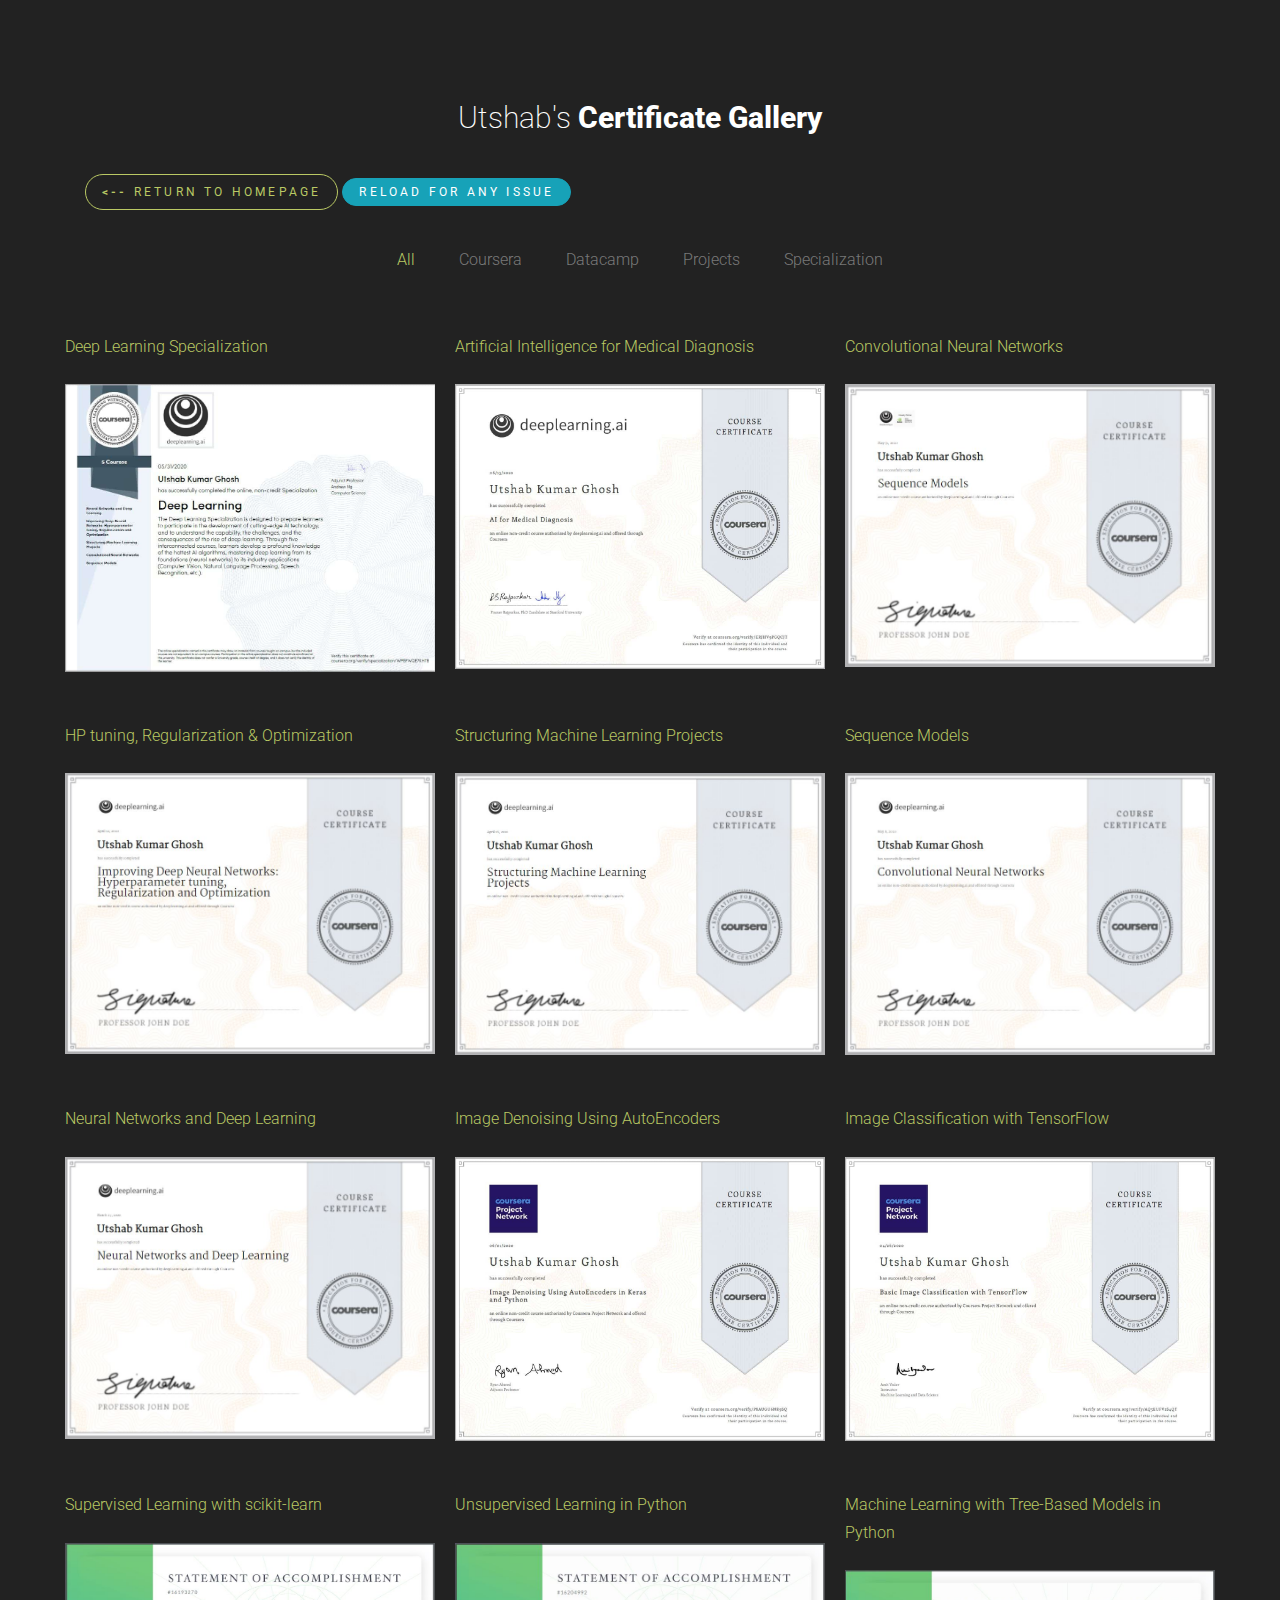
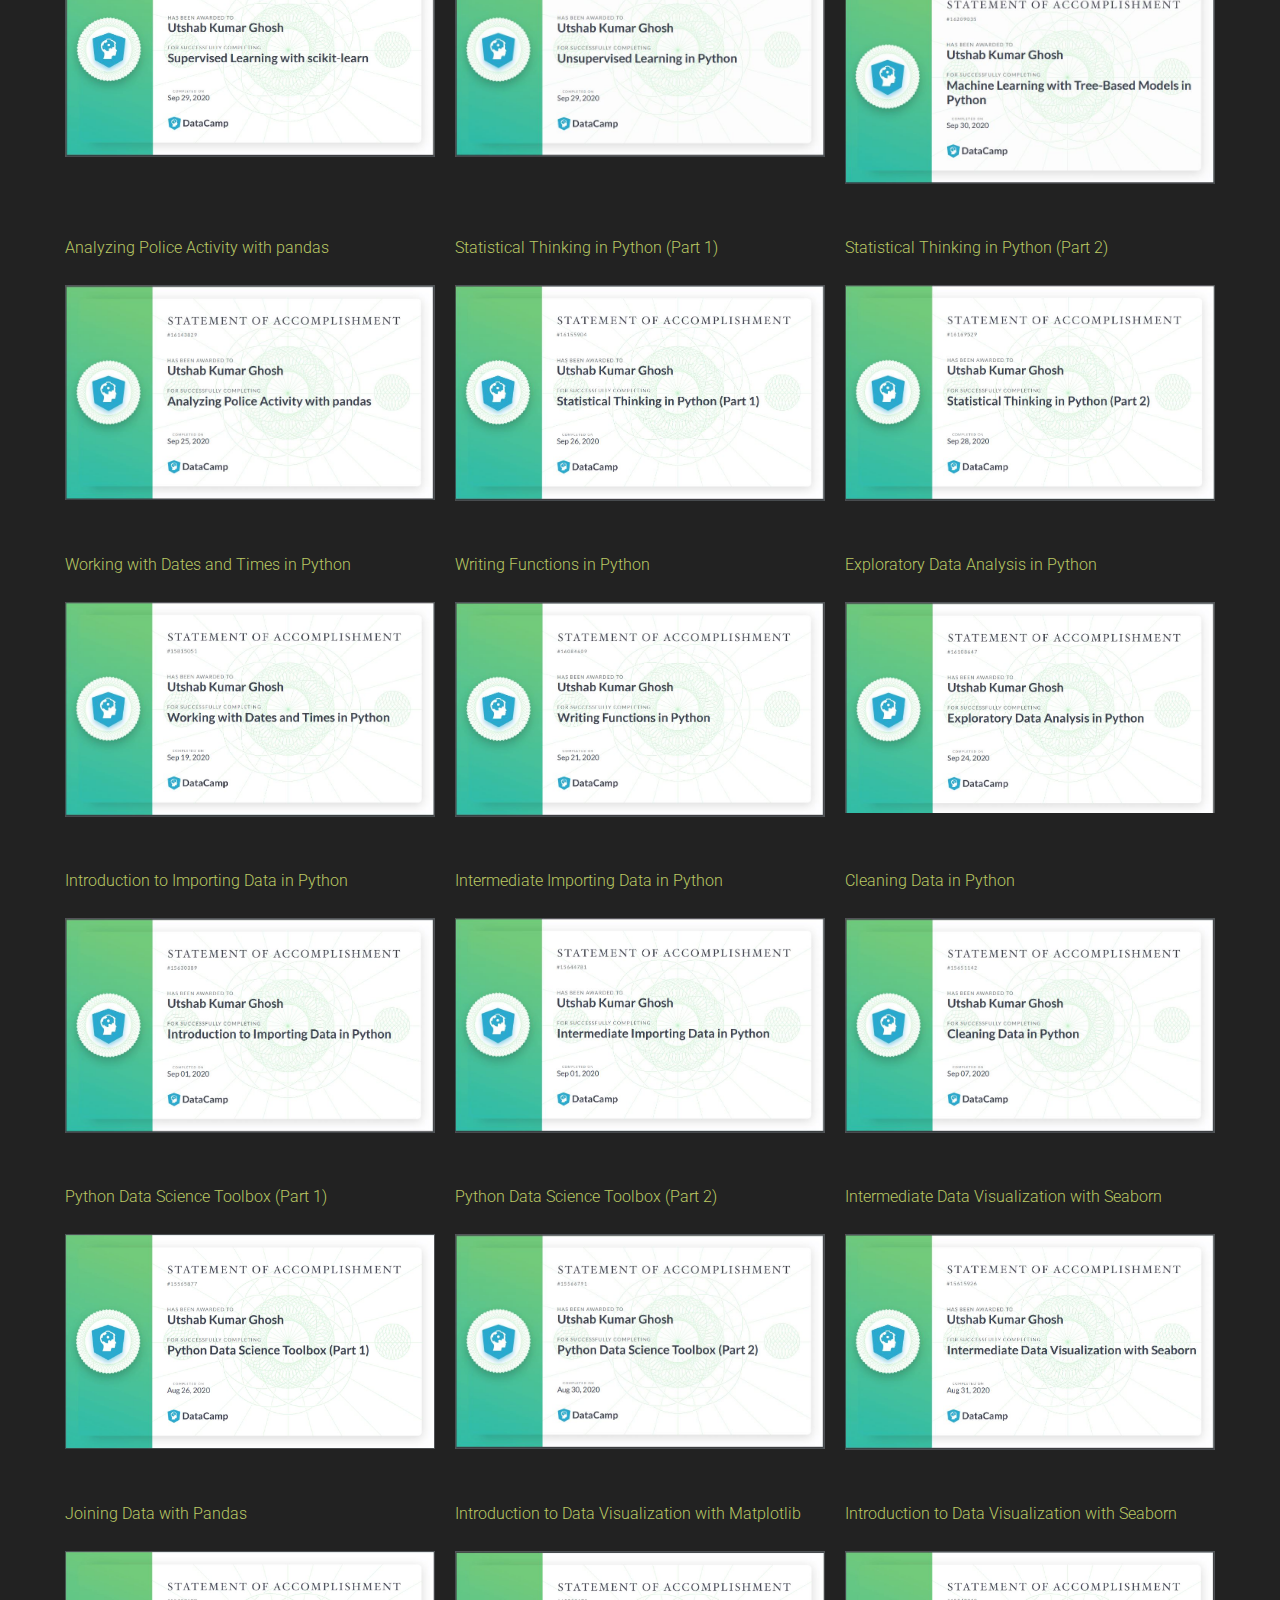
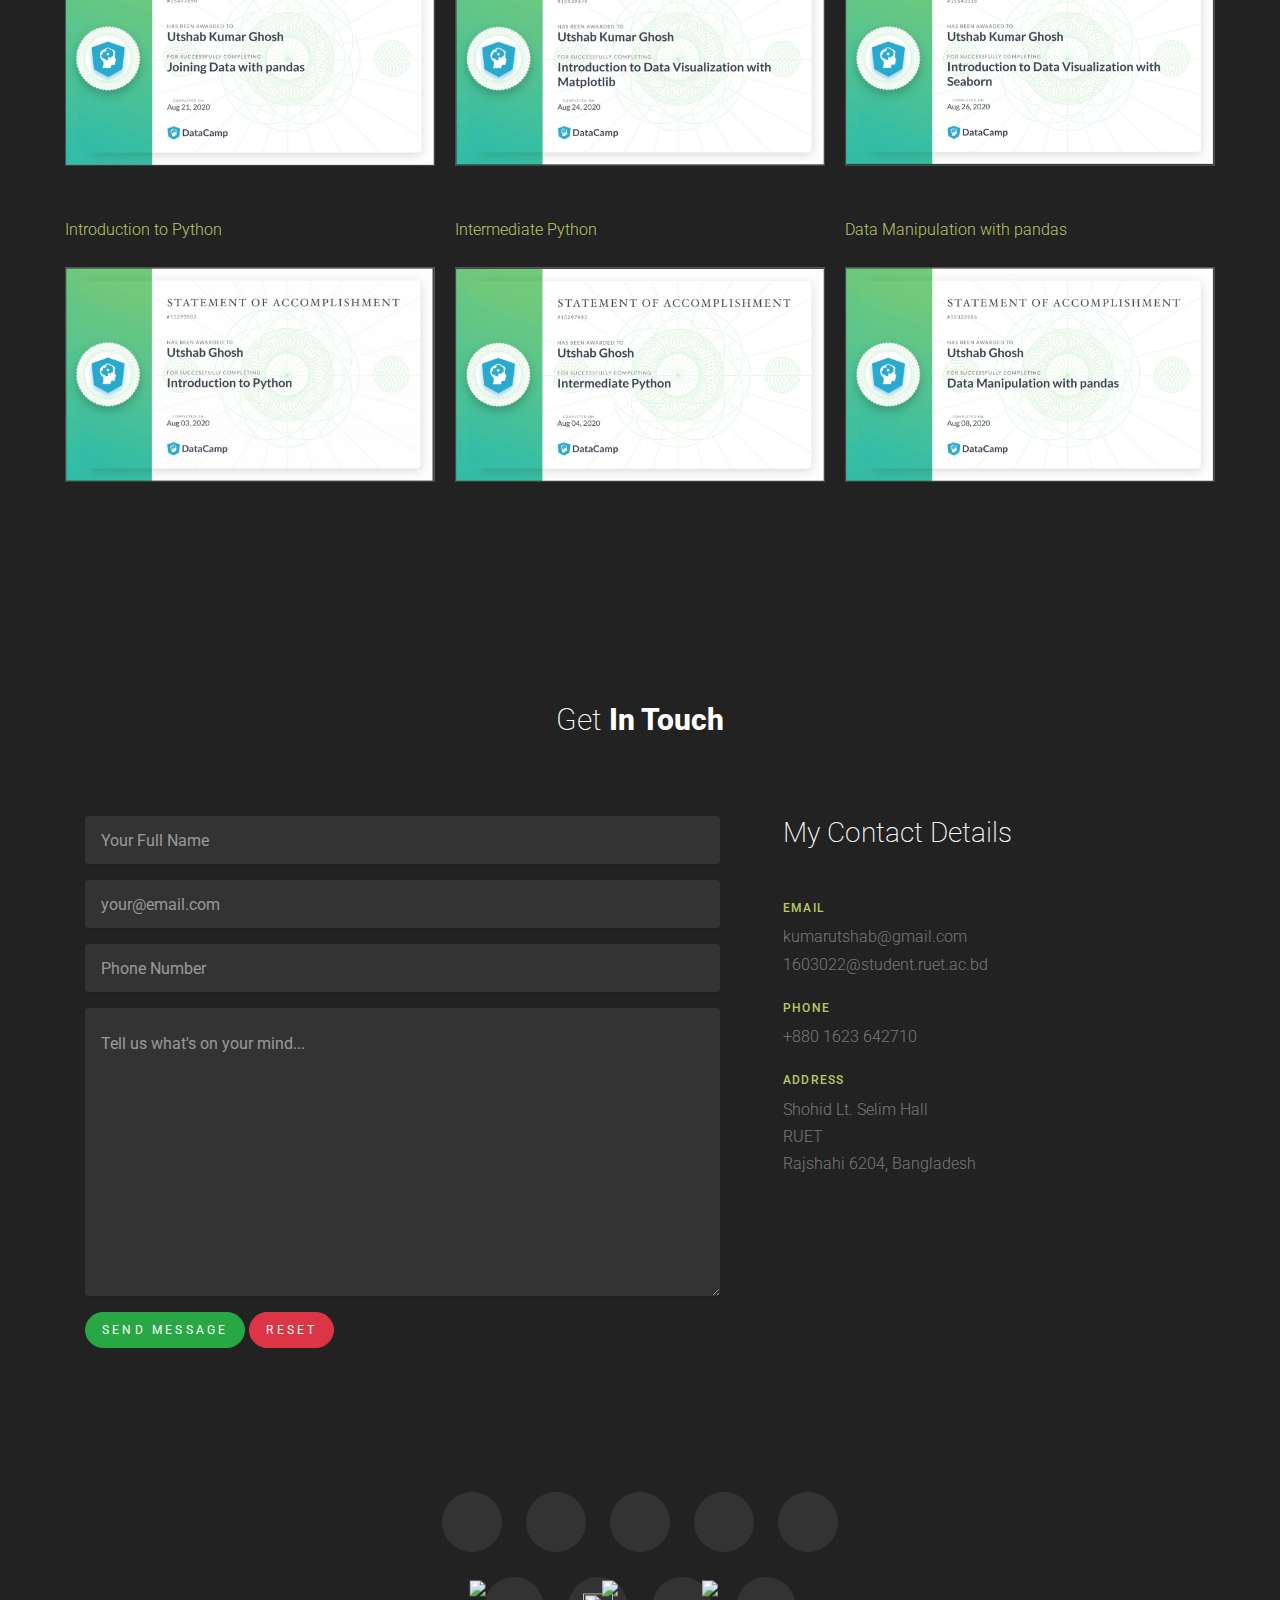
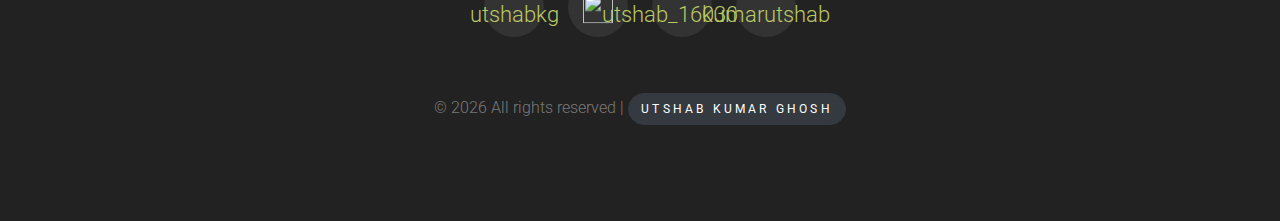
==== gallery.html @ 2a95dd6d "certificates of datacamp 13-18th course" ====
<!DOCTYPE html>
<html lang="en">

<head>
	<title>Utshab Kumar Ghosh</title>
	<meta charset="utf-8">
	<meta http-equiv="X-UA-Compatible" content="ie=edge">
	<meta name="viewport" content="width=device-width, initial-scale=1.0">
	<link href="https://fonts.googleapis.com/css2?family=Roboto:wght@300;400;500;700;900&display=swap" rel="stylesheet">
	<link rel="stylesheet" href="css/animate.css">
	<link rel="stylesheet" href="css/flexslider.css">
	<link rel="stylesheet" href="fonts/icomoon/style.css">

	<link rel="stylesheet" href="css/bootstrap.css">
	<link rel="stylesheet" href="css/style.css">
	<script src="https://code.iconify.design/1/1.0.7/iconify.min.js"></script>
</head>

<body data-spy="scroll" data-target="#pb-navbar" data-offset="200">

	<section class="site-section" id="section-portfolio">
		<div class="container">
			<div class="row">
				<div class="section-heading text-center col-md-12">
					<h2>Utshab's <strong>Certificate Gallery</strong></h2>
				</div>
			</div>
			<p>
				<a href='index.html' class="btn btn-outline-primary px-3 py-2 btn-sm"><b>
						<-- </b>Return to Homepage</a>
				<a href='gallery.html' id="btn-social" class="btn btn-info px-3 py-1 btn-sm">Reload for any Issue</a>
			</p>
			<div class="filters">
				<ul>
					<li class="active" data-filter="*">All</li>
					<li data-filter=".Coursera">Coursera</li>
					<li data-filter=".Datacamp">Datacamp</li>
					<li data-filter=".Projects">Projects</li>
					<li data-filter=".Specialization">Specialization</li>
				</ul>
			</div>

			<!--recap-->

			<div class="filters-content">
				<div class="row grid">
					<div class="row">
						<div class="column all Specialization">
							<p class="mb-4">
								<a href="https://coursera.org/share/0e52153268603c4aa6fa8d5a3b06f741"
									target="_blank">Deep Learning Specialization</a>
							</p>
							<a href="https://coursera.org/share/0e52153268603c4aa6fa8d5a3b06f741" target="_blank">
								<img src="images/deep.JPG" style="width:100%">
							</a>
						</div>
						<div class="column all Coursera">

							<p class="mb-4">
								<a href="https://www.coursera.org/account/accomplishments/records/ERJHV9PGQCJT"
									target="_blank">Artificial Intelligence for Medical Diagnosis</a>
							</p>
							<a href="https://www.coursera.org/account/accomplishments/records/ERJHV9PGQCJT"
								target="_blank">
								<img src="images/medi.JPG" style="width:100%">
							</a>
						</div>
						<div class="column all Coursera">

							<p class="mb-4">
								<a href="https://www.coursera.org/account/accomplishments/records/GZAC2VMRH48E"
									target="_blank">Convolutional Neural Networks</a>
							</p>
							<a href="https://www.coursera.org/account/accomplishments/records/GZAC2VMRH48E"
								target="_blank">
								<img src="images/deep5.JPG" style="width:100%">
							</a>
						</div>
					</div>

					<div class="row">
						<div class="column all Coursera">

							<p class="mb-4">
								<a href="https://www.coursera.org/account/accomplishments/records/ERJHV9PGQCJT"
									target="_blank">HP tuning, Regularization & Optimization</a>
							</p>
							<a href="https://www.coursera.org/account/accomplishments/records/ERJHV9PGQCJT"
								target="_blank">
								<img src="images/deep2.JPG" style="width:100%">
							</a>
						</div>
						<div class="column all Coursera">

							<p class="mb-4">
								<a href="https://www.coursera.org/account/accomplishments/records/N3LWGV3EG2P7"
									target="_blank">Structuring Machine Learning Projects</a>
							</p>
							<a href="https://www.coursera.org/account/accomplishments/records/N3LWGV3EG2P7"
								target="_blank">
								<img src="images/deep3.JPG" style="width:100%">
							</a>
						</div>
						<div class="column all Coursera">

							<p class="mb-4">
								<a href="https://www.coursera.org/account/accomplishments/records/L8ZK8KPYMMV4"
									target="_blank">Sequence Models</a>
							</p>
							<a href="https://www.coursera.org/account/accomplishments/records/L8ZK8KPYMMV4"
								target="_blank">
								<img src="images/deep4.JPG" style="width:100%">
							</a>
						</div>
					</div>
					<!--
                    <div class="row">
                        <div class="column all Datacamp">
                        
                            <p class="mb-4">
								<a href="https://www.datacamp.com/statement-of-accomplishment/course/acb11256ab91800cff489e5add9a8750570cdac3"
									target="_blank">Joining Data with Pandas</a>
							</p>
							<a href="https://www.datacamp.com/statement-of-accomplishment/course/acb11256ab91800cff489e5add9a8750570cdac3"
								target="_blank">
								<img src="images/d18.JPG" style="width:100%">
							</a>
                        </div>
                        <div class="column all Datacamp">
                        
                            <p class="mb-4">
								<a href="https://www.datacamp.com/statement-of-accomplishment/course/11ef40bc52726606cd33ed0a13b293e9cb16cc6c"
									target="_blank">Introduction to Data Visualization with Matplotlib</a>
							</p>
							<a href="https://www.datacamp.com/statement-of-accomplishment/course/11ef40bc52726606cd33ed0a13b293e9cb16cc6c"
								target="_blank">
								<img src="images/dc17.JPG" style="width:100%">
							</a>
						</div>
                        <div class="column all Datacamp">
                        
                            <p class="mb-4">
								<a href="https://www.datacamp.com/statement-of-accomplishment/course/0cb3da7cdd9114283f27861224c6be5d73e54bc0"
									target="_blank">Introduction to Data Visualization with Seaborn</a>
							</p>
							<a href="https://www.datacamp.com/statement-of-accomplishment/course/0cb3da7cdd9114283f27861224c6be5d73e54bc0"
								target="_blank">
								<img src="images/dc16.JPG" style="width:100%">
							</a>
                        </div>
					</div>
				-->

					<div class="row">
						<div class="column all Coursera">

							<p class="mb-4">
								<a href="https://www.coursera.org/account/accomplishments/records/MH4B3C3WFLAT"
									target="_blank">Neural Networks and Deep Learning</a>
							</p>
							<a href="https://www.coursera.org/account/accomplishments/records/MH4B3C3WFLAT"
								target="_blank">
								<img src="images/deep1.JPG" style="width:100%">
							</a>
						</div>

						<div class="column all Projects">

							<p class="mb-4">
								<a href="https://www.coursera.org/account/accomplishments/records/P8AUGU6NR9SQ"
									target="_blank">Image Denoising Using AutoEncoders</a>
							</p>
							<a href="https://www.coursera.org/account/accomplishments/records/P8AUGU6NR9SQ"
								target="_blank">
								<img src="images/autoenc.JPG" style="width:100%">
							</a>
						</div>
						<div class="column all Projects">

							<p class="mb-4">
								<a href="https://www.coursera.org/account/accomplishments/records/AQ5EUFV2S4QT"
									target="_blank">Image Classification with TensorFlow</a>
							</p>
							<a href="https://www.coursera.org/account/accomplishments/records/AQ5EUFV2S4QT"
								target="_blank">
								<img src="images/tf.JPG" style="width:100%">
							</a>
						</div>
					</div>
					<div class="row">
						<div class="column all Datacamp">

							<p class="mb-4">
								<a href="https://www.datacamp.com/statement-of-accomplishment/course/562158598cd616943bf00d8b0c9f56dfefd3fb67"
									target="_blank">Supervised Learning with scikit-learn</a>
							</p>
							<a href="https://www.datacamp.com/statement-of-accomplishment/course/562158598cd616943bf00d8b0c9f56dfefd3fb67"
								target="_blank">
								<img src="images/dc19.JPG" style="width:100%">
							</a>
						</div>
						<div class="column all Datacamp">

							<p class="mb-4">
								<a href="https://www.datacamp.com/statement-of-accomplishment/course/8416f55f0a3d66e937107943eb3dd11b5a06e9eb"
									target="_blank">Unsupervised Learning in Python</a>
							</p>
							<a href="https://www.datacamp.com/statement-of-accomplishment/course/8416f55f0a3d66e937107943eb3dd11b5a06e9eb"
								target="_blank">
								<img src="images/dc20.JPG" style="width:100%">
							</a>
						</div>
						<div class="column all Datacamp">

							<p class="mb-4">
								<a href="https://www.datacamp.com/statement-of-accomplishment/course/f88849961ea95d796c8e2b7f60401b5e02a97bf9"
									target="_blank">Machine Learning with Tree-Based Models in Python</a>
							</p>
							<a href="https://www.datacamp.com/statement-of-accomplishment/course/f88849961ea95d796c8e2b7f60401b5e02a97bf9"
								target="_blank">
								<img src="images/dc21.JPG" style="width:100%">
							</a>
						</div>
					</div>
					<div class="row">
						<div class="column all Datacamp">

							<p class="mb-4">
								<a href="https://www.datacamp.com/statement-of-accomplishment/course/624253528128d6ab8c1169978d14a5e9dbecee71"
									target="_blank">Analyzing Police Activity with pandas</a>
							</p>
							<a href="https://www.datacamp.com/statement-of-accomplishment/course/624253528128d6ab8c1169978d14a5e9dbecee71"
								target="_blank">
								<img src="images/dc16.JPG" style="width:100%">
							</a>
						</div>
						<div class="column all Datacamp">

							<p class="mb-4">
								<a href="https://www.datacamp.com/statement-of-accomplishment/course/32e150c5c59406fe8c05c7014992940e967fdd6b"
									target="_blank">Statistical Thinking in Python (Part 1)</a>
							</p>
							<a href="https://www.datacamp.com/statement-of-accomplishment/course/32e150c5c59406fe8c05c7014992940e967fdd6b"
								target="_blank">
								<img src="images/dc17.JPG" style="width:100%">
							</a>
						</div>
						<div class="column all Datacamp">

							<p class="mb-4">
								<a href="https://www.datacamp.com/statement-of-accomplishment/course/fcf879a3e586de4f69e078d904c4761e9bc69a96"
									target="_blank">Statistical Thinking in Python (Part 2)</a>
							</p>
							<a href="https://www.datacamp.com/statement-of-accomplishment/course/fcf879a3e586de4f69e078d904c4761e9bc69a96"
								target="_blank">
								<img src="images/dc18.JPG" style="width:100%">
							</a>
						</div>
					</div>
					<div class="row">
						<div class="column all Datacamp">

							<p class="mb-4">
								<a href="https://www.datacamp.com/statement-of-accomplishment/course/5895cb5fd3aea518e551c8b0b5d29e35af2e2fbe"
									target="_blank">Working with Dates and Times in Python</a>
							</p>
							<a href="https://www.datacamp.com/statement-of-accomplishment/course/5895cb5fd3aea518e551c8b0b5d29e35af2e2fbe"
								target="_blank">
								<img src="images/dc13.JPG" style="width:100%">
							</a>
						</div>
						<div class="column all Datacamp">

							<p class="mb-4">
								<a href="https://www.datacamp.com/statement-of-accomplishment/course/616f5e7b353076356cc780a95a724ace87195456"
									target="_blank">Writing Functions in Python</a>
							</p>
							<a href="https://www.datacamp.com/statement-of-accomplishment/course/616f5e7b353076356cc780a95a724ace87195456"
								target="_blank">
								<img src="images/dc14.JPG" style="width:100%">
							</a>
						</div>
						<div class="column all Datacamp">

							<p class="mb-4">
								<a href="https://www.datacamp.com/statement-of-accomplishment/course/a19a8b588ead7535a5a3259d34dacc3b85bbbf8c"
									target="_blank">Exploratory Data Analysis in Python</a>
							</p>
							<a href="https://www.datacamp.com/statement-of-accomplishment/course/a19a8b588ead7535a5a3259d34dacc3b85bbbf8c"
								target="_blank">
								<img src="images/dc15.JPG" style="width:100%">
							</a>
						</div>
					</div>
					<div class="row">
						<div class="column all Datacamp">

							<p class="mb-4">
								<a href="https://www.datacamp.com/statement-of-accomplishment/course/1f1cfbaea18ce4f725d5d6d3cd808cb3ab721cbc"
									target="_blank">Introduction to Importing Data in Python</a>
							</p>
							<a href="https://www.datacamp.com/statement-of-accomplishment/course/1f1cfbaea18ce4f725d5d6d3cd808cb3ab721cbc"
								target="_blank">
								<img src="images/dc10.JPG" style="width:100%">
							</a>
						</div>
						<div class="column all Datacamp">

							<p class="mb-4">
								<a href="https://www.datacamp.com/statement-of-accomplishment/course/6c57818a698332751ea2a02abe206fd659d7ff05"
									target="_blank">Intermediate Importing Data in Python</a>
							</p>
							<a href="https://www.datacamp.com/statement-of-accomplishment/course/6c57818a698332751ea2a02abe206fd659d7ff05"
								target="_blank">
								<img src="images/dc11.JPG" style="width:100%">
							</a>
						</div>
						<div class="column all Datacamp">

							<p class="mb-4">
								<a href="https://www.datacamp.com/statement-of-accomplishment/course/dd8e5b7278eec8dc888aa580a94f34a6a7335e6c"
									target="_blank">Cleaning Data in Python</a>
							</p>
							<a href="https://www.datacamp.com/statement-of-accomplishment/course/dd8e5b7278eec8dc888aa580a94f34a6a7335e6c"
								target="_blank">
								<img src="images/dc12.JPG" style="width:100%">
							</a>
						</div>
					</div>
					<div class="row">
						<div class="column all Datacamp">

							<p class="mb-4">
								<a href="https://www.datacamp.com/statement-of-accomplishment/course/c44aff2f6242c13680720607520efd8c9771bc48"
									target="_blank">Python Data Science Toolbox (Part 1)</a>
							</p>
							<a href="https://www.datacamp.com/statement-of-accomplishment/course/c44aff2f6242c13680720607520efd8c9771bc48"
								target="_blank">
								<img src="images/dc7.JPG" style="width:100%">
							</a>
						</div>
						<div class="column all Datacamp">

							<p class="mb-4">
								<a href="https://www.datacamp.com/statement-of-accomplishment/course/fc56f21e9d59ea62fa6064d27b9b72b7d2488fab"
									target="_blank">Python Data Science Toolbox (Part 2)</a>
							</p>
							<a href="https://www.datacamp.com/statement-of-accomplishment/course/fc56f21e9d59ea62fa6064d27b9b72b7d2488fab"
								target="_blank">
								<img src="images/dc8.JPG" style="width:100%">
							</a>
						</div>
						<div class="column all Datacamp">

							<p class="mb-4">
								<a href="https://www.datacamp.com/statement-of-accomplishment/course/1f1bddffdc852a698861632fd9b9d26bc76e2cb3"
									target="_blank">Intermediate Data Visualization with Seaborn</a>
							</p>
							<a href="https://www.datacamp.com/statement-of-accomplishment/course/1f1bddffdc852a698861632fd9b9d26bc76e2cb3"
								target="_blank">
								<img src="images/dc9.JPG" style="width:100%">
							</a>
						</div>
					</div>

					<div class="row">
						<div class="column all Datacamp">

							<p class="mb-4">
								<a href="https://www.datacamp.com/statement-of-accomplishment/course/acb11256ab91800cff489e5add9a8750570cdac3"
									target="_blank">Joining Data with Pandas</a>
							</p>
							<a href="https://www.datacamp.com/statement-of-accomplishment/course/acb11256ab91800cff489e5add9a8750570cdac3"
								target="_blank">
								<img src="images/dc4.2.JPG" style="width:100%">
							</a>
						</div>
						<div class="column all Datacamp">

							<p class="mb-4">
								<a href="https://www.datacamp.com/statement-of-accomplishment/course/11ef40bc52726606cd33ed0a13b293e9cb16cc6c"
									target="_blank">Introduction to Data Visualization with Matplotlib</a>
							</p>
							<a href="https://www.datacamp.com/statement-of-accomplishment/course/11ef40bc52726606cd33ed0a13b293e9cb16cc6c"
								target="_blank">
								<img src="images/dc5.JPG" style="width:100%">
							</a>
						</div>
						<div class="column all Datacamp">

							<p class="mb-4">
								<a href="https://www.datacamp.com/statement-of-accomplishment/course/0cb3da7cdd9114283f27861224c6be5d73e54bc0"
									target="_blank">Introduction to Data Visualization with Seaborn</a>
							</p>
							<a href="https://www.datacamp.com/statement-of-accomplishment/course/0cb3da7cdd9114283f27861224c6be5d73e54bc0"
								target="_blank">
								<img src="images/dc6.JPG" style="width:100%">
							</a>
						</div>
					</div>

					<div class="row">
						<div class="column all Datacamp">

							<p class="mb-4">
								<a href="https://www.datacamp.com/statement-of-accomplishment/course/acb11256ab91800cff489e5add9a8750570cdac3"
									target="_blank">Introduction to Python</a>
							</p>
							<a href="https://www.datacamp.com/statement-of-accomplishment/course/acb11256ab91800cff489e5add9a8750570cdac3"
								target="_blank">
								<img src="images/dc1.JPG" style="width:100%">
							</a>
						</div>
						<div class="column all Datacamp">

							<p class="mb-4">
								<a href="https://www.datacamp.com/statement-of-accomplishment/course/11ef40bc52726606cd33ed0a13b293e9cb16cc6c"
									target="_blank">Intermediate Python</a>
							</p>
							<a href="https://www.datacamp.com/statement-of-accomplishment/course/11ef40bc52726606cd33ed0a13b293e9cb16cc6c"
								target="_blank">
								<img src="images/dc2.JPG" style="width:100%">
							</a>
						</div>
						<div class="column all Datacamp">

							<p class="mb-4">
								<a href="https://www.datacamp.com/statement-of-accomplishment/course/0cb3da7cdd9114283f27861224c6be5d73e54bc0"
									target="_blank">Data Manipulation with pandas</a>
							</p>
							<a href="https://www.datacamp.com/statement-of-accomplishment/course/0cb3da7cdd9114283f27861224c6be5d73e54bc0"
								target="_blank">
								<img src="images/dc3.JPG" style="width:100%">
							</a>
						</div>
					</div>

				</div>
			</div>
		</div>
		</div>
	</section>
	<!-- .section -->



	<link rel="stylesheet" href="style/pure.css">
	<link rel="stylesheet" href="style/style1.css">
	<section class="site-section" id="section-contact">
		<div class="container">
			<div class="row">
				<div class="col-md-12 mb-5 title-mb">
					<div class="section-heading text-center">
						<h2>Get <strong>In Touch</strong></h2>
					</div>
				</div>

				<div class="col-md-7 mb-5 mb-md-0">

					<form class="site-form" name="submit-to-google-sheet" data-email="example@email.net">

						<div class="form-group">
							<input id="name" name="name" placeholder="Your Full Name" class="form-control px-3 py-4"
								required />
						</div>

						<div class="form-group">
							<input id="email" name="email" type="email" value="" class="form-control px-3 py-4" required
								placeholder="your@email.com" />
							<span class="email-invalid" style="display:none">
								Must be a valid email address</span>
						</div>

						<div class="form-group">
							<input id="phone" name="phone" type="number" value="" class="form-control px-3 py-4"
								placeholder="Phone Number" />
							<span class="email-invalid" style="display:none">
								Must be a valid Phone Number</span>
						</div>

						<div class="form-group">
							<textarea id="message" name="message" rows="10" class="form-control px-3 py-4"
								placeholder="Tell us what's on your mind..." required></textarea>
						</div>

						<!--<div class="form-group">
							<input type="text" class="form-control px-3 py-4" placeholder="Your Name">
						</div>
						<div class="form-group">
							<input type="email" class="form-control px-3 py-4" placeholder="Your Email">
						</div>
						<div class="form-group">
							<input type="number" class="form-control px-3 py-4" placeholder="Your Phone">
						</div>
						<div class="form-group mb-5">
							<textarea class="form-control px-3 py-4"cols="30" rows="10" placeholder="Write a Message"></textarea>
						</div>-->
						<div class="form-group">
							<input type="submit" id="submit-btn" class="btn btn-success  px-3 py-2"
								value="Send Message">
							<input type="reset" class="btn btn-danger  px-3 py-2" value="Reset">
						</div>

					</form>

				</div>

				<script>
					const proxyUrl = `https://cors-anywhere.herokuapp.com/`;
					const scriptURL = `https://script.google.com/macros/s/AKfycbxMTW3CBkEwD7kA5oKSCwpbhDa_tHWDH6g3DItq8d5gSDgf0MA/exec`;
					const form = document.forms['submit-to-google-sheet'];

					const emailField = document.getElementById('email');
					const nameField = document.getElementById('name');
					const phoneField = document.getElementById('phone');
					const messageField = document.getElementById('message');
					const submitButton = document.getElementById('submit-btn');

					form.addEventListener('submit', e => {
						e.preventDefault();
						submitButton.value = "Sending...";
						fetch(scriptURL, { method: 'POST', mode: "no-cors", body: new FormData(form) })
							.then(response => alert("Message Sent Successfully"))
							.catch(error => alert(`${error}: There was an error`))
							.then(e => {
								emailField.value = "";
								nameField.value = "";
								phoneField.value = "";
								messageField.value = "";

								submitButton.value = "Send Message";
							})
					});
				</script>

				<div class="col-md-5 pl-md-5">
					<h3 class="mb-5">My Contact Details</h3>
					<ul class="site-contact-details">
						<li>
							<span class="text-uppercase">Email</span>
							kumarutshab@gmail.com<br>
							1603022@student.ruet.ac.bd
						</li>
						<li>
							<span class="text-uppercase">Phone</span>
							+880 1623 642710
						</li>
						<li>
							<span class="text-uppercase">Address</span>
							Shohid Lt. Selim Hall <br>
							RUET <br>
							Rajshahi 6204, Bangladesh
						</li>
					</ul>
				</div>
			</div>
		</div>
	</section>


	<footer class="site-footer">
		<div class="container">


			<div class="row mb-5" id="profiles">
				<div class="col-md-12 text-center">
					<p>
						<a href="https://www.linkedin.com/in/utshabkg/" class="social-item" target="_blank"
							title='LinkedIn'><span class="icon-linkedin2"></span></a>
						<a href="https://www.github.com/utshabkg" class="social-item" target="_blank"
							title='Github'><span class="icon-github2"></span></a>
						<a href="https://www.facebook.com/utshabkg" class="social-item" target="_blank"
							title='Facebook'><span class="icon-facebook2"></span></a>
						<a href="https://www.twitter.com/utshabkg" class="social-item" target="_blank"
							title='Twitter'><span class="icon-twitter"></span></a>
						<a href="https://www.instagram.com/utshabkg/" class="social-item" target="_blank"
							title='Instagram'><span class="icon-instagram2"></span></a>
					</p>
					<p>
						<a href="https://utshabkg.medium.com/" class="social-item" target="_blank"
							title='Medium'><span class=""><img
									src="https://cdn.jsdelivr.net/npm/simple-icons@3.0.1/icons/medium.svg"
									alt="utshabkg" height="30" width="30" /></span></a>
						<a href="https://www.kaggle.com/utshabkumarghosh" class="social-item" target="_blank"
							title='Kaggle'><span class=""><img
									src="https://cdn.jsdelivr.net/npm/simple-icons@3.0.1/icons/kaggle.svg" height="30"
									width="30"></span></a>
						<a href="https://codeforces.com/profile/utshab_1603022" class="social-item" target="_blank"
							title='Codeforces'><span class=""><img
									src="https://cdn.jsdelivr.net/npm/simple-icons@3.0.1/icons/codeforces.svg"
									alt="utshab_1603022" height="30" width="30" /></span></a>
						<a href="https://www.hackerearth.com/@kumarutshab/" class="social-item" target="_blank"
							title='Hackerearth'><span class=""><img
									src="https://cdn.jsdelivr.net/npm/simple-icons@3.0.1/icons/hackerearth.svg"
									alt="kumarutshab" height="30" width="30" /></span></a>
					</p>
				</div>
			</div>
			<div class="row mb-5">
				<p class="col-12 text-center">

					&copy;
					<script>
						document.write(new Date().getFullYear());
					</script> All rights reserved | <a href="https://www.facebook.com/utshabkg" target="_blank"
						class="btn btn-dark btn-utshab">Utshab Kumar Ghosh</a>
				</p>
			</div>


		</div>
	</footer>


	<!-- Submit the Form to Google Using "AJAX" -->
	<!-- <script data-cfasync="false" type="text/javascript" src="form-submission-handler.js"></script> -->

	<script src="js/vendor/jquery.min.js"></script>
	<script src="js/vendor/jquery-migrate-3.0.1.min.js"></script>
	<script src="js/vendor/popper.min.js"></script>
	<script src="js/vendor/bootstrap.min.js"></script>

	<script src="js/vendor/jquery.easing.1.3.js"></script>

	<script src="js/vendor/jquery.stellar.min.js"></script>
	<script src="js/vendor/jquery.waypoints.min.js"></script>

	<script src="https://unpkg.com/isotope-layout@3/dist/isotope.pkgd.min.js"></script>
	<script src="https://unpkg.com/imagesloaded@4/imagesloaded.pkgd.min.js"></script>
	<script src="js/custom.js"></script>

	<!-- Google Map -->
	<!-- <script src="https://maps.googleapis.com/maps/api/js?key=AIzaSyBVWaKrjvy3MaE7SQ74_uJiULgl1JY0H2s&sensor=false"></script>
    	<script src="js/google-map.js"></script> -->

</body>

</html>
---- css/style.css ----
body {
  background: #fff;
  color: rgba(255, 255, 255, 0.4);
  background: #222;
  line-height: 1.7;
  font-size: 16px;
  font-weight: 300;
  font-family: "Roboto", sans-serif;
}

.p1-gradient-bg,
.thumb .overlay-bg {
  background: -moz-linear-gradient(0deg, #8490ff 0%, #62bdfc 100%);
  background: -webkit-linear-gradient(0deg, #8490ff 0%, #62bdfc 100%);
  background: -ms-linear-gradient(0deg, #8490ff 0%, #62bdfc 100%);
}

.p1-gradient-color {
  background: -moz-linear-gradient(0deg, #8490ff 0%, #62bdfc 100%);
  background: -webkit-linear-gradient(0deg, #8490ff 0%, #62bdfc 100%);
  background: -ms-linear-gradient(0deg, #8490ff 0%, #62bdfc 100%);
  -webkit-background-clip: text;
  -webkit-text-fill-color: transparent;
}

.mb-t {
  text-align: justify;
}
::-moz-selection {
  background: #000;
  color: #fff;
}

::selection {
  background: #000;
  color: #fff;
}

::-moz-selection {
  background: #000;
  color: #fff;
}

h1,
h2,
h3,
h4,
h5 {
  color: #fff;
  font-weight: 200;
}

h1 {
  box-shadow: 0px 1px 10px 2px rgba(0, 0, 0, 10);
  border-bottom: 3px solid #00bfeb;
}

h2 {
  font-size: 25px;
}

a {
  -webkit-transition: 0.3s all;
  -o-transition: 0.3s all;
  transition: 0.3s all;
  color: #bac964;
}
a:hover,
a:focus,
a:active {
  color: #b2c251;
  text-decoration: none;
}

.parent-nav-link-padding,
.site-navbar .navbar-nav > li > a {
  padding: 15px 20px !important;
}

.site-navbar {
  border: none;
  -webkit-box-shadow: none;
  box-shadow: none;
  border-radius: 0px;
  margin-bottom: 0px;
  background: none;
  position: absolute;
  top: 20px;
  width: 100%;
  z-index: 200;
  background: #fff;
}
.site-navbar .navbar-brand {
  display: inline-block;
  border: 2px solid #fff;
  padding: 5px 20px;
  color: #fff;
  text-transform: uppercase;
  letter-spacing: 0.2em;
}
.site-navbar .navbar-brand:hover {
  color: #fff;
}
.site-navbar.bg-light {
  background: transparent !important;
}
@media (max-width: 991.98px) {
  .site-navbar.bg-light {
    background: #444 !important;
    top: 0;
  }
  .site-navbar.bg-light .navbar-brand {
    display: inline-block;
    font-size: 18px;
    border: 2px solid #000;
    padding: 2px 10px !important;
    color: #000;
  }
}
.site-navbar .navbar-nav > li > a {
  color: #fff !important;
  font-size: 14px;
  font-weight: 400;
  letter-spacing: 0.1em;
  position: relative;
  text-transform: uppercase;
  letter-spacing: 0.2em;
}
@media (max-width: 991.98px) {
  .site-navbar .navbar-nav > li > a {
    color: #fff !important;
  }
}
.site-navbar .navbar-nav.active > a {
  color: #bac964 !important;
}
.site-navbar.scrolled {
  background: #fff;
  -webkit-box-shadow: 0px 1px 3px 0px rgba(0, 0, 0, 0.09);
  box-shadow: 0px 1px 3px 0px rgba(0, 0, 0, 0.09);
  position: fixed;
  top: 0;
  left: 0;
  right: 0;
  width: 100%;
  -webkit-transform: translateY(0%);
  -ms-transform: translateY(0%);
  transform: translateY(0%);
}
.site-navbar.scrolled.bg-light {
  background: #444 !important;
}
.site-navbar.scrolled .navbar-brand {
  display: inline-block;
  font-size: 18px;
  border: 2px solid #000;
  padding: 2px 10px !important;
}
.site-navbar.scrolled.awake,
.site-navbar.scrolled.sleep {
  -webkit-transition: 0.3s all ease;
  -o-transition: 0.3s all ease;
  transition: 0.3s all ease;
}
.site-navbar.scrolled.awake {
  -webkit-transform: translateY(0%);
  -ms-transform: translateY(0%);
  transform: translateY(0%);
  background: #fff !important;
}
.site-navbar.scrolled.sleep {
  -webkit-transform: translateY(-100%);
  -ms-transform: translateY(-100%);
  transform: translateY(-100%);
  background: #bac964 !important;
}
.site-navbar.scrolled .navbar-brand {
  color: #000;
}
.site-navbar.scrolled .dropdown > a:before {
  color: rgba(0, 0, 0, 0.4);
}
.site-navbar.scrolled .navbar-nav > li > a {
  color: #fff !important;
}
.site-navbar.scrolled .navbar-nav > li > a:hover {
  color: #bac964 !important;
}
.site-navbar.scrolled .navbar-nav > li > a.active {
  color: #bac964 !important;
}
.site-navbar.scrolled .navbar-nav > li.active > a {
  color: #bac964 !important;
}

.site-hero {
  background-color: #ccc;
  background-size: cover;
  background-position: center center;
  background-repeat: no-repeat;
  position: relative;
  overflow: hidden;
}
.site-hero,
.site-hero .row {
  height: 100vh;
  min-height: 800px;
}
.site-hero:before {
  content: "";
  position: absolute;
  width: 100%;
  top: 0;
  left: 0;
  right: 0;
  bottom: 0;
  background: rgba(0, 0, 0, 0.5);
}
.site-hero h1 {
  font-weight: 200;
  margin-bottom: 20px;
  display: block;
}
.site-hero h1 strong {
  font-weight: 800;
  letter-spacing: 2px;
}
@media (min-width: 768px) {
  .site-hero h1 {
    font-size: 70px;
  }
}
.site-hero h1,
.site-hero .lead {
  font-weight: 200;
  color: #fff;
  letter-spacing: 1px;
}
.site-hero .lead {
  line-height: 2;
}
.site-hero .site-subheading {
  max-width: 640px;
  margin: 0 auto;
  color: rgba(255, 255, 255, 0.5);
}

.site-section {
  padding: 5em 0;
}

.section-heading {
  margin-bottom: 30px;
  position: relative;
  z-index: 10;
}
.section-heading h2 {
  position: relative;
  font-weight: 200;
  padding-top: 20px;
  font-size: 30px;
}
.section-heading h2 strong {
  font-weight: 800;
}
.section-heading.text-center h2:before {
  left: 50%;
  -webkit-transform: translateX(-50%);
  -ms-transform: translateX(-50%);
  transform: translateX(-50%);
}

.lead {
  font-weight: 200;
  line-height: 1.5;
}

.site-service-item {
  background: #333;
  padding: 30px;
}
.site-service-item .icon {
  display: block;
  margin-bottom: 50px;
  background: #edf0f2;
  background: #bac964;
  width: 100px;
  height: 100px;
  position: relative;
  border-radius: 50%;
  margin: 0 auto 30px auto;
}
.site-service-item .icon span {
  font-size: 40px;
  color: #080b0e;
  position: absolute;
  -webkit-transform: translate(-50%, -50%);
  -ms-transform: translate(-50%, -50%);
  transform: translate(-50%, -50%);
  left: 50%;
  top: 50%;
}
.site-service-item h3 {
  font-size: 20px;
  font-weight: 200;
}

.site-link {
  position: relative;
}
.site-link i {
  position: relative;
  top: 2px;
  -webkit-transition: 0.3s all ease;
  -o-transition: 0.3s all ease;
  transition: 0.3s all ease;
}
.site-link:hover i {
  position: relative;
  margin-left: 20px;
}

.site-list {
  padding: 0;
  margin: 0;
}
.site-list li {
  margin: 0 0 10px 0;
  padding: 0;
  position: relative;
  list-style: none;
}
.site-list li:before {
  font-family: "icomoon";
  position: absolute;
  top: 0.1em;
  left: 0;
}
.site-list li.site-check {
  padding-left: 30px;
}
.site-list li.site-check:before {
  color: #bac964;
  font-size: 16px;
  content: "\ebd3";
}

.btn {
  border-radius: 100px;
  text-transform: uppercase;
  font-size: 12px;
  letter-spacing: 0.2rem;
}
.btn-primary {
  margin-right: 10px;
}
.btn:active,
.btn:focus {
  outline: none;
  -webkit-box-shadow: none !important;
  box-shadow: none !important;
}
.btn.btn-primary {
  color: #fff;
}
.btn.btn-primary:hover,
.btn.btn-primary:active,
.btn.btn-primary:focus {
  background: #b2c251;
}

.progress {
  overflow: visible;
  margin-bottom: 26px;
  height: 4px;
}
.progress .progress-bar {
  background-color: #bac964;
  position: relative;
  border-radius: 4px;
}
.progress .progress-bar span {
  background-color: #bac964;
  position: absolute;
  bottom: -20px;
  font-size: 10px;
  line-height: 10px;
  padding: 2px 3px 2px 4px;
  right: -1.4em;
  border-radius: 2px;
}
.progress .progress-bar span:after {
  bottom: 100%;
  left: 50%;
  border: solid transparent;
  content: " ";
  height: 0;
  width: 0;
  position: absolute;
  pointer-events: none;
  border-color: rgba(255, 255, 255, 0);
  border-bottom-color: #bac964;
  border-width: 5px;
  margin-left: -5px;
}

.skill h3 {
  font-size: 18px;
}

.filters {
  text-align: center;
}
.filters ul {
  padding: 0;
  margin: 0 0 30px 0;
}
.filters ul li {
  display: inline-block;
  cursor: pointer;
  padding: 20px;
  -webkit-transition: 0.3s all ease;
  -o-transition: 0.3s all ease;
  transition: 0.3s all ease;
}
.filters ul li:hover {
  color: #bac964;
}
.filters ul li.active {
  color: #bac964;
}

.single-portfolio {
  margin-bottom: 50px;
  display: block;
}
.single-portfolio .relative {
  margin-bottom: 20px;
}
.single-portfolio .p-inner {
  text-align: center;
}
.single-portfolio .p-inner h4 {
  font-size: 20px;
  box-shadow: 0px 1px 10px 2px rgba(0, 0, 0, 0.2);
}
.single-portfolio .p-inner .cat {
  font-size: 12px;
  text-transform: uppercase;
  color: #cccccc;
}

/*--------- Start Portfolio Area -------------*/
.portfolio-area .primary-btn {
  color: #fff;
  background-color: #bac964;
  margin-left: auto;
  margin-right: auto;
}

.portfolio-area .filters {
  text-align: center;
}

.portfolio-area .filters ul {
  padding: 0;
}

.portfolio-area .filters ul li {
  list-style: none;
  display: inline-block;
  padding: 18px 15px;
  cursor: pointer;
  position: relative;
  text-transform: uppercase;
  color: #000;
  font-size: 12px;
  font-weight: 500;
}
@media (max-width: 736px) {
  .portfolio-area .filters ul li {
    padding: 6px 6px;
  }
}

.portfolio-area .filters ul li:after {
  content: "";
  display: block;
  width: calc(0% - 60px);
  position: absolute;
  height: 2px;
  background: #333;
  -webkit-transition: width 350ms ease-out;
  -o-transition: width 350ms ease-out;
  transition: width 350ms ease-out;
}

.portfolio-area .filters ul li:hover:after {
  width: calc(100% - 60px);
  -webkit-transition: width 350ms ease-out;
  -o-transition: width 350ms ease-out;
  transition: width 350ms ease-out;
}

.portfolio-area .filters ul li.active {
  color: #bac964;
}

.portfolio-area .filters-content {
  margin-top: 50px;
}

.portfolio-area .filters-content .show {
  opacity: 1;
  visibility: visible;
  -webkit-transition: all 350ms;
  -o-transition: all 350ms;
  transition: all 350ms;
}

.portfolio-area .filters-content .hide {
  opacity: 0;
  visibility: hidden;
  -webkit-transition: all 350ms;
  -o-transition: all 350ms;
  transition: all 350ms;
}

.portfolio-area .filters-content .item {
  text-align: center;
  cursor: pointer;
  margin-bottom: 30px;
}

.portfolio-area .filters-content .item img {
  border-radius: 10px;
}

.portfolio-area .filters-content .p-inner {
  padding: 20px 0px;
  text-align: center;
}

.portfolio-area .filters-content .item .p-inner .cat {
  font-size: 13px;
}

.portfolio-area .filters-content .item img {
  width: 100%;
}

.image {
  opacity: 1;
  display: block;
  width: 100%;
  height: 100%;
  -webkit-transition: 0.5s ease;
  -o-transition: 0.5s ease;
  transition: 0.5s ease;
  -webkit-backface-visibility: hidden;
  backface-visibility: hidden;
}

.middle {
  -webkit-transition: 0.5s ease;
  -o-transition: 0.5s ease;
  transition: 0.5s ease;
  opacity: 0;
  position: absolute;
  top: 50%;
  left: 50%;
  -webkit-transform: translate(-50%, -50%);
  transform: translate(-50%, -50%);
  -ms-transform: translate(-50%, -50%);
  text-align: center;
}

.single-portfolio:hover .middle {
  opacity: 1;
}

.text {
  color: white;
  font-size: 25px;
  padding: 16px 32px;
}

.single-portfolio {
  border-radius: 5px;
}
.single-portfolio:hover .thumb .overlay-bg {
  opacity: 0.85;
}
.machine_learning h4 {
  color: #e7305b;
}
.coding h4 {
  color: #fe6845;
}
.django h4 {
  color: #d3de32;
}

.pygame h4 {
  color: #eebb4d;
}

.thumb .overlay-bg {
  opacity: 0;
  border-radius: 5px;
  -webkit-transition: all 0.2s ease-in-out;
  -o-transition: all 0.2s ease-in-out;
  transition: all 0.2s ease-in-out;
}
@media screen and (prefers-reduced-motion: reduce) {
  .thumb .overlay-bg {
    -webkit-transition: none;
    -o-transition: none;
    transition: none;
  }
}

.resume-item {
  padding: 30px;
  background: #333;
  -webkit-transition: 0.3s all ease;
  -o-transition: 0.3s all ease;
  transition: 0.3s all ease;
  border: 4px solid transparent;
  border-radius: 7px;
}
.resume-item .date {
  display: block;
  margin-bottom: 10px;
  font-size: 12px;
  font-weight: 700;
  color: #fff;
}
.resume-item .school {
  display: block;
  font-size: 16px;
  color: #d6efc7;
}
.resume-item h3 {
  color: #bac964;
  font-size: 20px;
}

.resume-item *:last-child {
  margin-bottom: 0;
}

.exp h3 {
  color: #2fc4b2;
}
.exp a {
  color: #6ebfb5;
}
.expc {
  color: #0779e4;
  font-size: 24px;
}
.exps {
  color: #d92027;
  font-size: 24px;
}

.blog-entry {
  -webkit-transition: 0.3s all ease;
  -o-transition: 0.3s all ease;
  transition: 0.3s all ease;
  position: relative;
  top: 0;
  -webkit-box-shadow: 0 1px 2px 0px rgba(0, 0, 0, 0.1);
  box-shadow: 0 1px 2px 0px rgba(0, 0, 0, 0.1);
  background: #333;
  border-radius: 5px;
  height: 535px;
}
.blog-entry:hover,
.blog-entry:active,
.blog-entry:focus {
  -webkit-box-shadow: 0 5px 50px -10px rgba(0, 0, 0, 0.1);
  box-shadow: 0 5px 50px -10px rgba(0, 0, 0, 0.1);
  top: -2px;
}
.blog-entry .blog-entry-text {
  border-top: none;
  padding: 30px;
  padding-bottom: 15px;
}
.blog-entry .blog-entry-text h3 {
  font-size: 20px;
  margin-bottom: 10px;
  line-height: 1.5;
}
.blog-entry .blog-entry-text h3 a {
  color: #fff;
}
.blog-entry .blog-entry-text h3 a:hover {
  color: #bac964;
}
.blog-entry .meta {
  font-size: 14px;
}
.blog-entry .meta a {
  display: inline-block;
  margin-right: 10px;
  color: rgba(255, 255, 255, 0.4);
}
.blog-entry .meta a:hover {
  color: #bac964;
}

.form-control {
  border: none !important;
  background: #333;
  color: #fff;
  -webkit-box-shadow: 0 1px 2px 0 rgba(0, 0, 0, 0.1) !important;
  box-shadow: 0 1px 2px 0 rgba(0, 0, 0, 0.1) !important;
}
.form-control:active,
.form-control:focus {
  background: #bac964;
}
.form-control::-webkit-input-placeholder {
  /* Chrome/Opera/Safari */
  color: rgba(255, 255, 255, 0.5);
}
.form-control::-moz-placeholder {
  /* Firefox 19+ */
  color: rgba(255, 255, 255, 0.5);
}
.form-control:-ms-input-placeholder {
  /* IE 10+ */
  color: rgba(255, 255, 255, 0.5);
}
.form-control:-moz-placeholder {
  /* Firefox 18- */
  color: rgba(255, 255, 255, 0.5);
}

.site-form .form-control {
  border: 1px solid #b3bdc6;
}

.site-contact-details,
.site-contact-details li {
  padding: 0;
  margin: 0;
}

.site-contact-details li {
  list-style: none;
  margin-bottom: 20px;
}
.site-contact-details li > span {
  color: #bac964;
  letter-spacing: 0.1em;
  font-size: 12px;
  font-weight: 500;
  margin-bottom: 5px;
  display: block;
}

.site-footer {
  padding: 3em 0;
}
.site-footer p:last-child {
  margin-bottom: 0;
}
.site-footer .social-item {
  display: inline-block;
  width: 60px;
  height: 60px;
  background: #333;
  position: relative;
  border-radius: 50%;
  font-size: 22px;
  margin: 0 10px;
}
.site-footer .social-item > span {
  position: absolute;
  top: 50%;
  left: 50%;
  -webkit-transform: translate(-50%, -50%);
  -ms-transform: translate(-50%, -50%);
  transform: translate(-50%, -50%);
}

.block-47 .block-47-image {
  -webkit-box-flex: 0;
  -ms-flex: 0 0 50px;
  flex: 0 0 50px;
  display: block;
}
.block-47 .block-47-image img {
  border-radius: 50%;
  -webkit-box-shadow: 0 2px 10px 0px rgba(0, 0, 0, 0.2);
  box-shadow: 0 2px 10px 0px rgba(0, 0, 0, 0.2);
}

.block-47 .block-47-quote {
  margin-left: 40px;
  padding: 30px;
  background: #333;
  border-radius: 7px;
  position: relative;
  -webkit-box-shadow: 0 2px 30px -2px rgba(0, 0, 0, 0.1);
  box-shadow: 0 2px 30px -2px rgba(0, 0, 0, 0.1);
}
.block-47 .block-47-quote:before {
  content: "";
  border: 1px solid red;
  z-index: 2;
  position: absolute;
  left: -15px;
  border-width: 0 20px 20px 0;
  border-style: solid;
  border-color: transparent #333 transparent transparent;
}
.block-47 .block-47-quote .block-47-quote-author {
  font-size: 14px;
  color: #666666;
}

.letter-spacing {
  letter-spacing: 0.2rem;
  color: rgba(255, 255, 255, 0.5) !important;
}

.img-fluid {
  border-radius: 50%;
}
.calender {
  background: #333;
  border: none !important;
  border-radius: 10px;
}
.logo {
  text-align: center;
  /* border: 1px solid #fff; */
  background-color: #222;
  padding: 15px 0px 0px 25px;
  margin-bottom: 40px;
}
.logo img,
.logo svg {
  margin-right: 10px;
}

/*
  h1 {
    box-shadow:0px 1px 10px 2px rgba(0,0,0,0.2);
    border-bottom: 3px solid #00bfeb;
    font-size: calc(1em + 1vmax);
  }
  .counter {
    display: inline-flex;
    cursor:pointer;
    width:300px;
    height:300px;
    max-width:100%;
    position:relative;
    justify-content:center;
    align-items:center;
    font-size: calc(1em + 1vmin);
    transition: height .2s ease-in-out;
    background: #fff;
    border-radius:50%;
    box-shadow:0px 1px 10px 2px rgba(0,0,0,0.2);
    margin:1em 0;
  }
  .percentage {
    position:absolute;
    text-align:center;
    top:50%;
    left:0;
    right:0;
    vertical-align:middle;
    transform:translate3d(0,-50%,0);
  }
  canvas {
    position:absolute;
    top:0;
    left:0;
  }
  input {
      width: 200px;
  }
  @import url('https://fonts.googleapis.com/css?family=Open+Sans');
  .bg-style {
    padding:2em;
  } */

body2 {
  margin: 0;
  padding: 0;
  font-family: "Lato", sans-serif;
}
:root {
  --dark-green: #9cc675;
  --dark-yellow: #393e46;
  --extra-light-brown: #fdf0d7;
  --light-brown: #ecd5ab;
  --dark-brown: #915b40;
  --light-yellow: #f8e3a8;
  --light-red: #f3ac99;
  --light-teal: #a6c8cc;
  --light-gray: #ddd5d6;
  --theme-color2: #393e46;
}

.site-logo {
  width: 218.33px !important;
  margin-right: 50px;
}
.btn2 {
  border-radius: 5px;
  font-weight: normal;
  font-size: 15px;
  letter-spacing: 0.02em;
  line-height: 12px;
  text-align: center;
  font-weight: 600;
  font-size: 14px;
  padding: 14px 30px;
  cursor: pointer;
}
.btn-theme {
  background: var(--theme-color1);
  color: #212121;
}

.c-container {
  margin: auto;
  width: 93%;
  position: relative;
  z-index: 1;
}

.btn-outline-white {
  color: #fff;
  background-color: rgba(255, 255, 255, 0.1);
  background-image: none;
  border-width: 2px;
  border-color: #fff;
  font-weight: 500;
  -webkit-transition: all 0.2s;
  transition: all 0.2s;
}
.btn2 {
  border-radius: 5px;
  font-weight: normal;
  font-size: 15px;
  letter-spacing: 0.02em;
  line-height: 12px;
  text-align: center;
  font-weight: 600;
  font-size: 14px;
  padding: 14px 30px;
  cursor: pointer;
}
.btn-outline-white:hover {
  background-color: #fff;
  color: var(--text-dark);
}
/* common css up */

.testimonial p {
  font-size: 28px;
  letter-spacing: 0.02em;
  line-height: 35px;
}
.testimonial .name {
  font-weight: bold;
  font-size: 18px;
  letter-spacing: 0.04em;
  line-height: 35px;
  text-align: left;
}
.testimonial .designation {
  font-size: 16px;
  font-weight: bold;
  letter-spacing: 0.04em;
  text-align: left;
  color: #fff;
  margin-bottom: 25px;
}
.unt {
  margin-bottom: 20px;
  margin-top: 60px;
}
.hero-text {
  font-size: 30px;
  letter-spacing: 0.02em;
  color: #fff;
}
.gallery-thumbs {
  height: 100%;
}
.gallery-thumbs .swiper-wrapper {
  align-items: center;
}
.gallery-thumbs .swiper-slide {
  background-position: center;
  background-size: cover;
  width: 250px !important;
  height: 330px;
  position: relative;
}
.gallery-thumbs .swiper-slide img {
  filter: contrast(0.5) blur(1px);
  width: 100%;
  height: 100%;
  object-fit: cover;
  border-radius: 10px;
}
.gallery-thumbs .swiper-slide-active img {
  filter: contrast(1) blur(0px) !important;
}
.flex-row {
  display: -webkit-box;
  display: -ms-flexbox;
  display: flex;
  -ms-flex-wrap: wrap;
  flex-wrap: wrap;
  margin-right: -15px;
  margin-left: -15px;
}
.flex-row .flex-col {
  -ms-flex-preferred-size: 0;
  flex-basis: 0;
  -webkit-box-flex: 1;
  -ms-flex-positive: 1;
  flex-grow: 1;
  max-width: 100%;
  position: relative;
  width: 100%;
  min-height: 1px;
  padding-right: 15px;
  padding-left: 15px;
}

.gallery-thumbs .swiper-wrapper {
  -webkit-box-align: center;
  -ms-flex-align: center;
  align-items: center;
}

.testimonial-section .quote {
  width: 100%;
  height: 100%;
  display: -webkit-box;
  display: -ms-flexbox;
  display: flex;
  -webkit-box-orient: vertical;
  -webkit-box-direction: normal;
  -ms-flex-direction: column;
  flex-direction: column;
  -webkit-box-pack: center;
  -ms-flex-pack: center;
  justify-content: center;
  padding-left: 100px;
  padding-right: 100px;
}
.swiper-container.testimonial {
  height: 75vh;
}
.testimonial-section .user-saying {
  background: var(--theme-color2);
  width: 60%;
  color: #fff;
  height: 100%;
  border-radius: 25px;
}
.testi-user-img {
  width: 40%;
}
.testimonial-section {
  display: -webkit-box;
  display: -ms-flexbox;
  display: flex;
  -webkit-box-pack: justify;
  -ms-flex-pack: justify;
  justify-content: space-between;
  width: 95%;
  height: 100%;
}
.testimonial-section .quote p {
  font-size: 17px;
  font-weight: 300;
  line-height: 1.8;
  font-style: italic;
  margin: 0;
}
.quote-icon {
  margin-top: 40px;
  width: 34px;
  display: block;
  margin-bottom: 24px;
}

.github-info {
  max-width: 90%;
  margin: 0 auto;
}

@media screen and (max-width: 768px) {
  .blog-entry {
    height: 620px;
  }
}

@media screen and (max-width: 763px) {
  .resume-heading {
    margin-top: 2rem;
  }
}

@media screen and (max-width: 700px) {
  .github-info {
    max-width: 95%;
  }
}

@media screen and (max-width: 575px) {
  .about-passion {
    font-size: 1.1rem;
    margin-bottom: 1.5rem;
  }

  .about-ask {
    font-size: 14px;
  }

  .blog-entry {
    height: 440px;
  }

  .testi-user-img {
    display: none;
  }

  .testimonial-section .user-saying {
    margin: 0 auto;
    width: 95%;
  }

  .testimonial-section .quote {
    padding: 10px 30px;
    line-height: 1.4;
  }

  .quote-icon {
    margin-top: 5px;
    width: 30px;
  }

  .testimonial-section .quote p {
    font-size: 15px;
  }
}

@media screen and (max-width: 500px) {
  .logo img,
  .logo svg {
    margin-bottom: 20px;
  }
}

@media screen and (max-width: 475px) {
  .site-section {
    padding: 2em;
  }

  .title-mb {
    margin-bottom: 2.1rem !important;
  }

  .testimonial-section {
    width: 100%;
  }

  .section-heading {
    margin-bottom: 22px !important;
  }

  .testimonial-section .user-saying {
    margin: 0 auto;
    width: 100%;
    height: 82vh;
  }

  .testimonial-section .quote p {
    font-size: 14px;
  }

  .testimonial .name {
    font-size: 17px;
  }

  .testimonial .designation {
    font-size: 15px;
  }

  #btn-social {
    margin-top: 20px;
  }

  .form-group .btn {
    margin-top: 15px;
    padding: 0.8rem !important;
    font-size: 11px !important;
  }

  .social-item {
    height: 38px !important;
    width: 38px !important;
  }
}

@media screen and (max-width: 448px) {
  #be-2 {
    height: 495px;
  }
}

@media screen and (max-width: 430px) {
  #card-tf {
    height: 375px;
  }
}

@media screen and (max-width: 422px) {
  #be-1 {
    height: 490px;
  }
}

@media screen and (max-width: 422px) {
  #be-3 {
    height: 490px;
  }
}

@media screen and (max-width: 416px) {
  .calender {
    height: 240px;
  }
}

@media screen and (max-width: 400px) {
  .navbar {
    padding: 0.3rem 0.5rem !important;
  }

  .site-hero h1 {
    font-size: 2.2rem;
  }

  .site-section {
    padding: 2rem 0.2rem;
  }

  .section-heading h2 {
    font-size: 27px;
  }

  #section-portfolio {
    padding-bottom: 0.4rem;
  }

  .title-mb {
    margin-bottom: 0.8rem !important;
  }

  .about-passion {
    font-size: 1rem;
    margin-bottom: 1.4rem;
  }

  .resume-heading {
    margin-top: 1.5rem;
    margin-bottom: 1.85rem !important;
  }

  #resume-education {
    margin-top: 0.5rem !important;
  }

  .blog-entry {
    height: 455px;
  }

  .logo img,
  .logo svg {
    height: 21px !important;
    width: 21px !important;
    margin-bottom: 13px;
  }

  .github-info {
    padding-bottom: 1.5rem;
  }

  .social-item {
    height: 35px !important;
    width: 35px !important;
  }

  .btn-utshab {
    margin-top: 20px;
  }

  .site-footer {
    padding: 0;
  }
}

@media screen and (max-width: 437px) {
  #btn-social {
    margin-top: 20px;
  }
}

@media screen and (max-width: 390px) {
  .blog-entry {
    height: 500px;
  }
}

@media screen and (max-width: 330px) {
  #be-2 {
    height: 520px;
  }
  #be-3 {
    height: 500px;
  }

  .testimonial-section .quote p {
    font-size: 12px;
  }

  .testimonial .name {
    font-size: 15px;
  }

  .testimonial .designation {
    font-size: 13px;
  }
}



.column {
  float: left;
  width: 33.33%;
  padding: 10px 10px 40px 10px ;
}

/* Clear floats after image containers */
.row::after {
  content: "";
  clear: both;
  display: table;
}
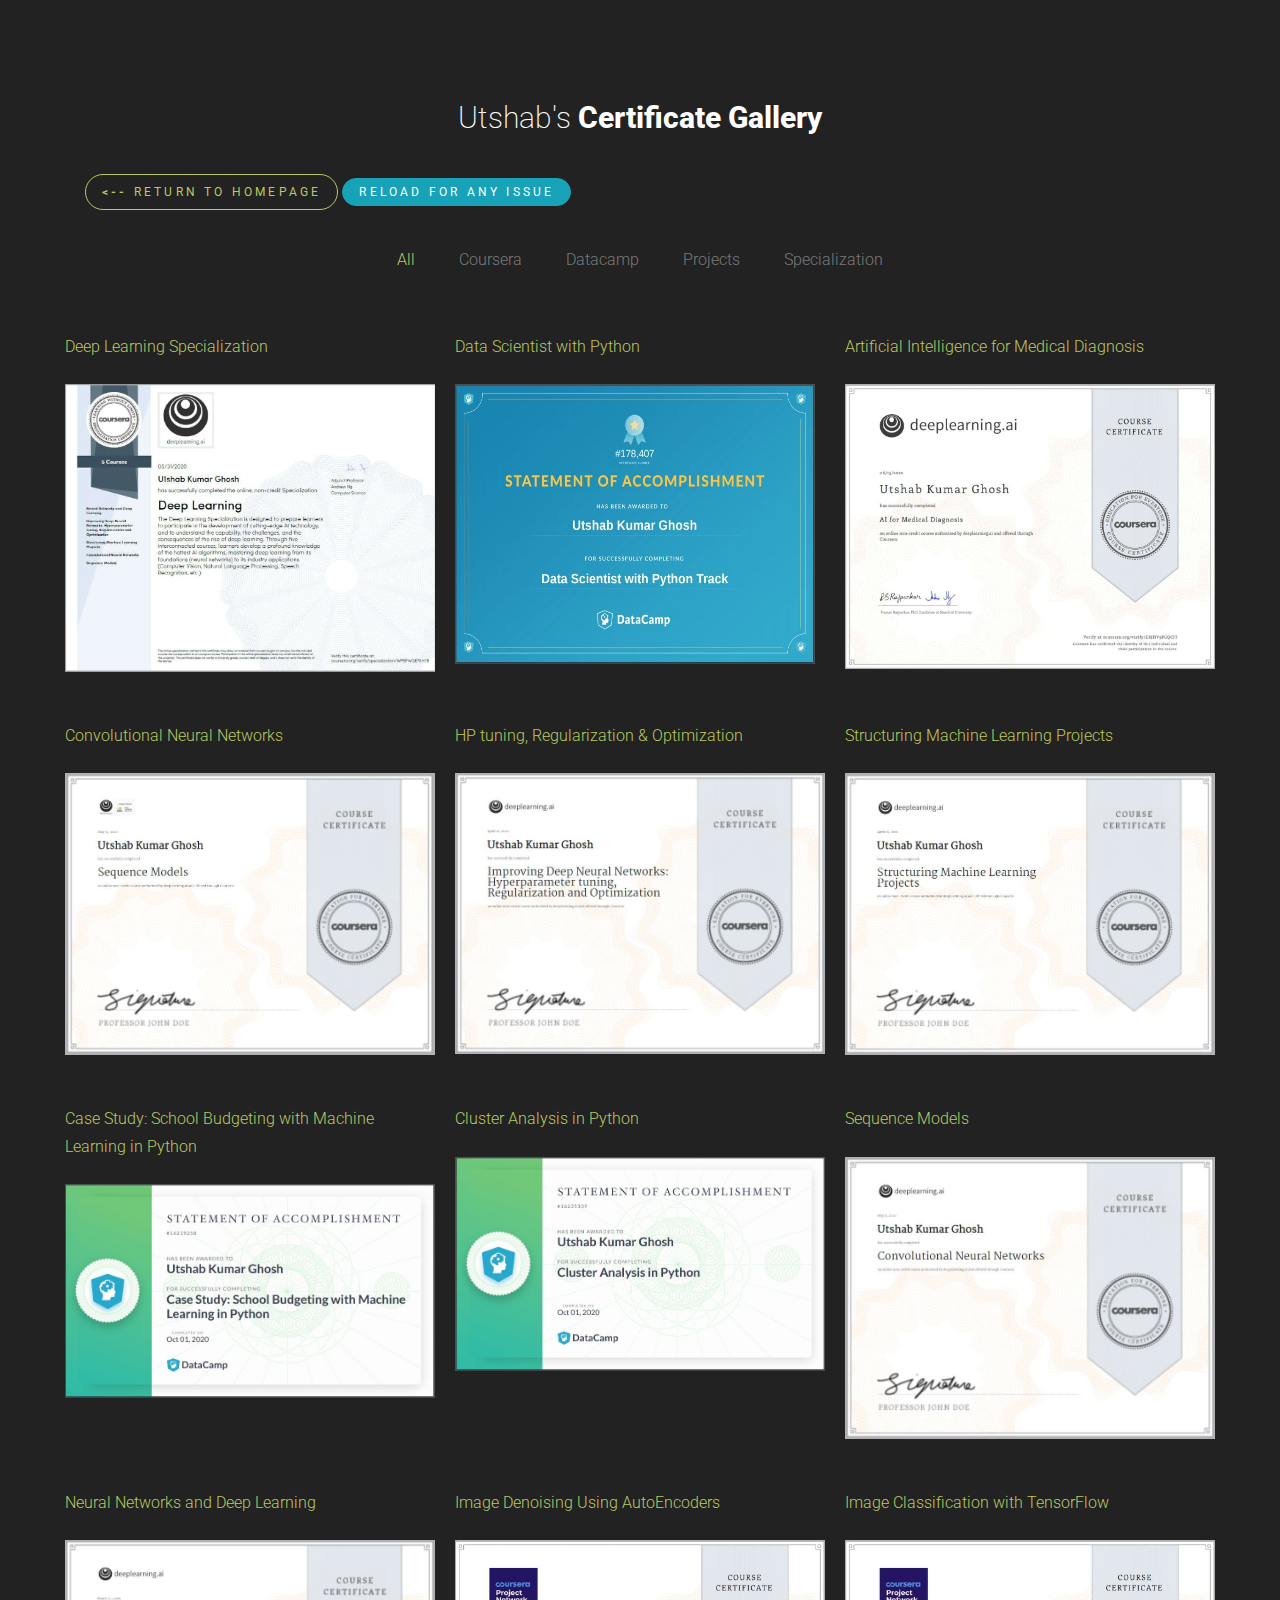
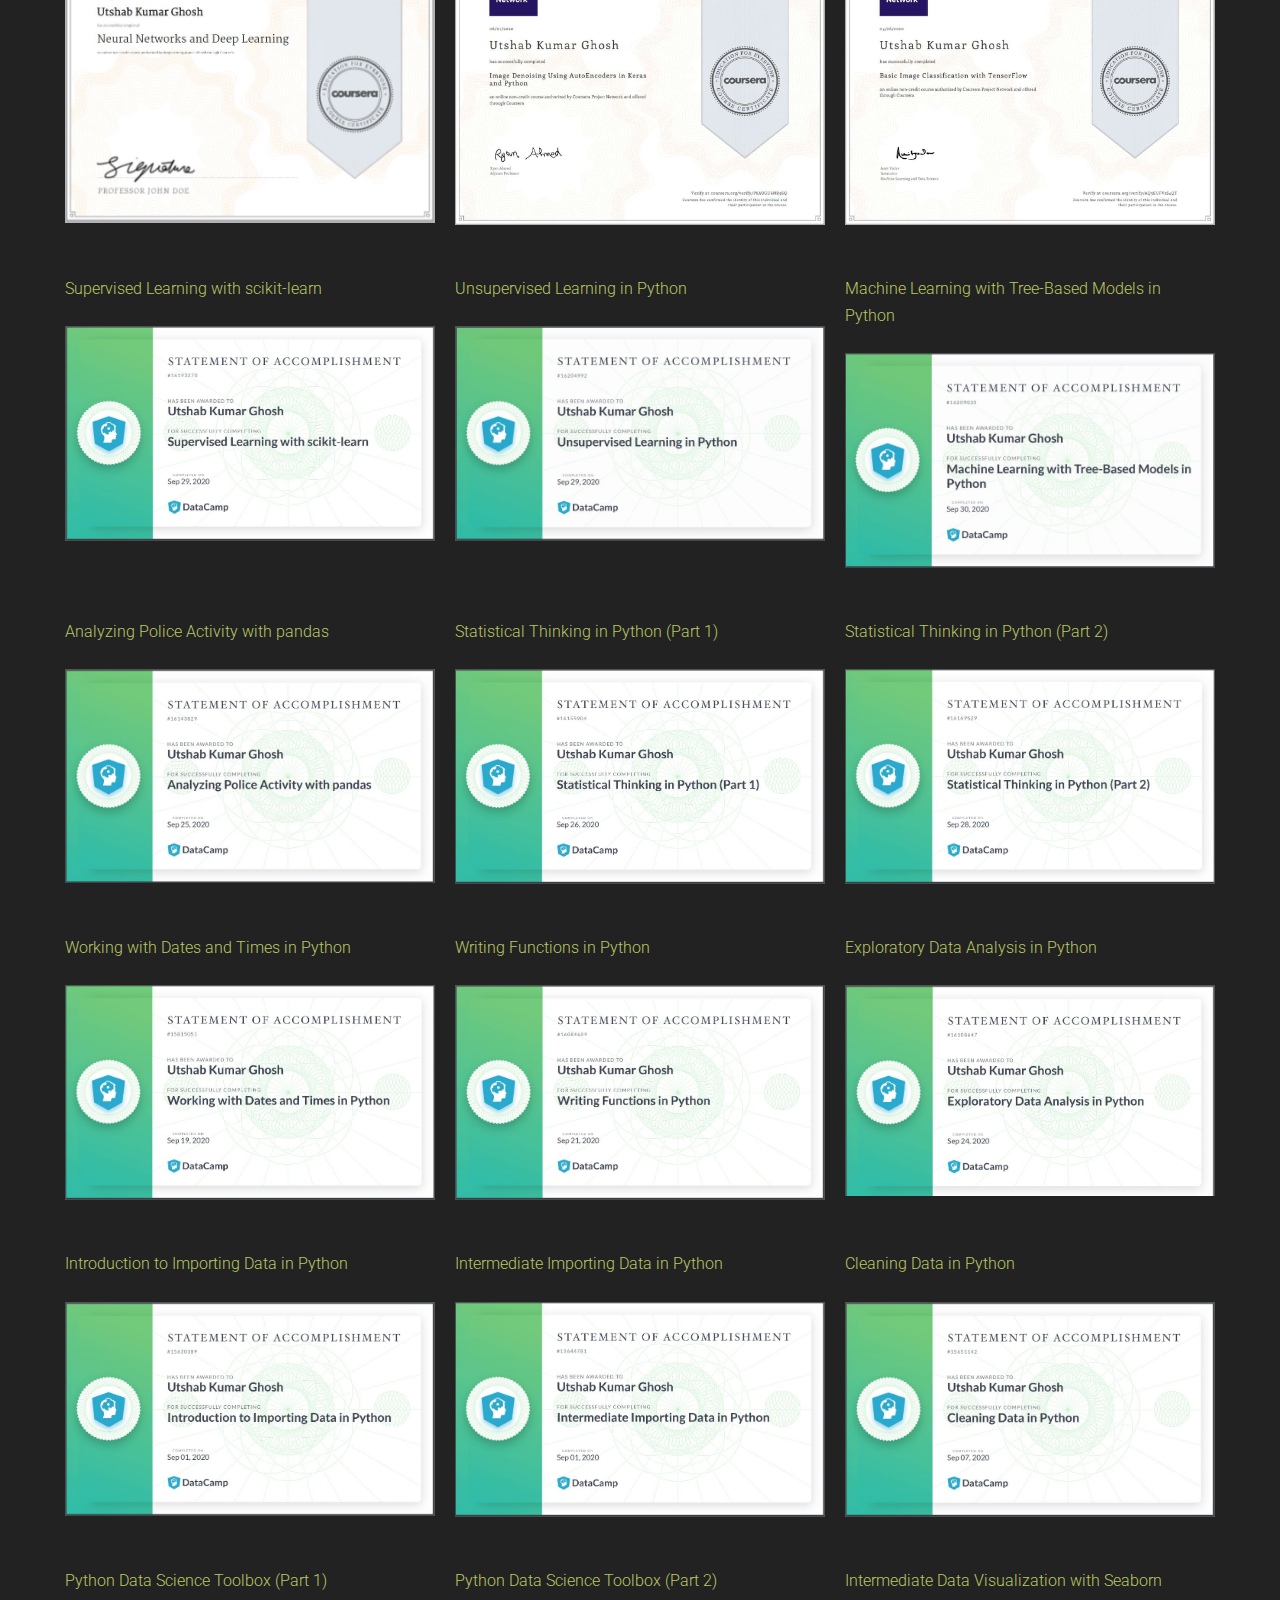
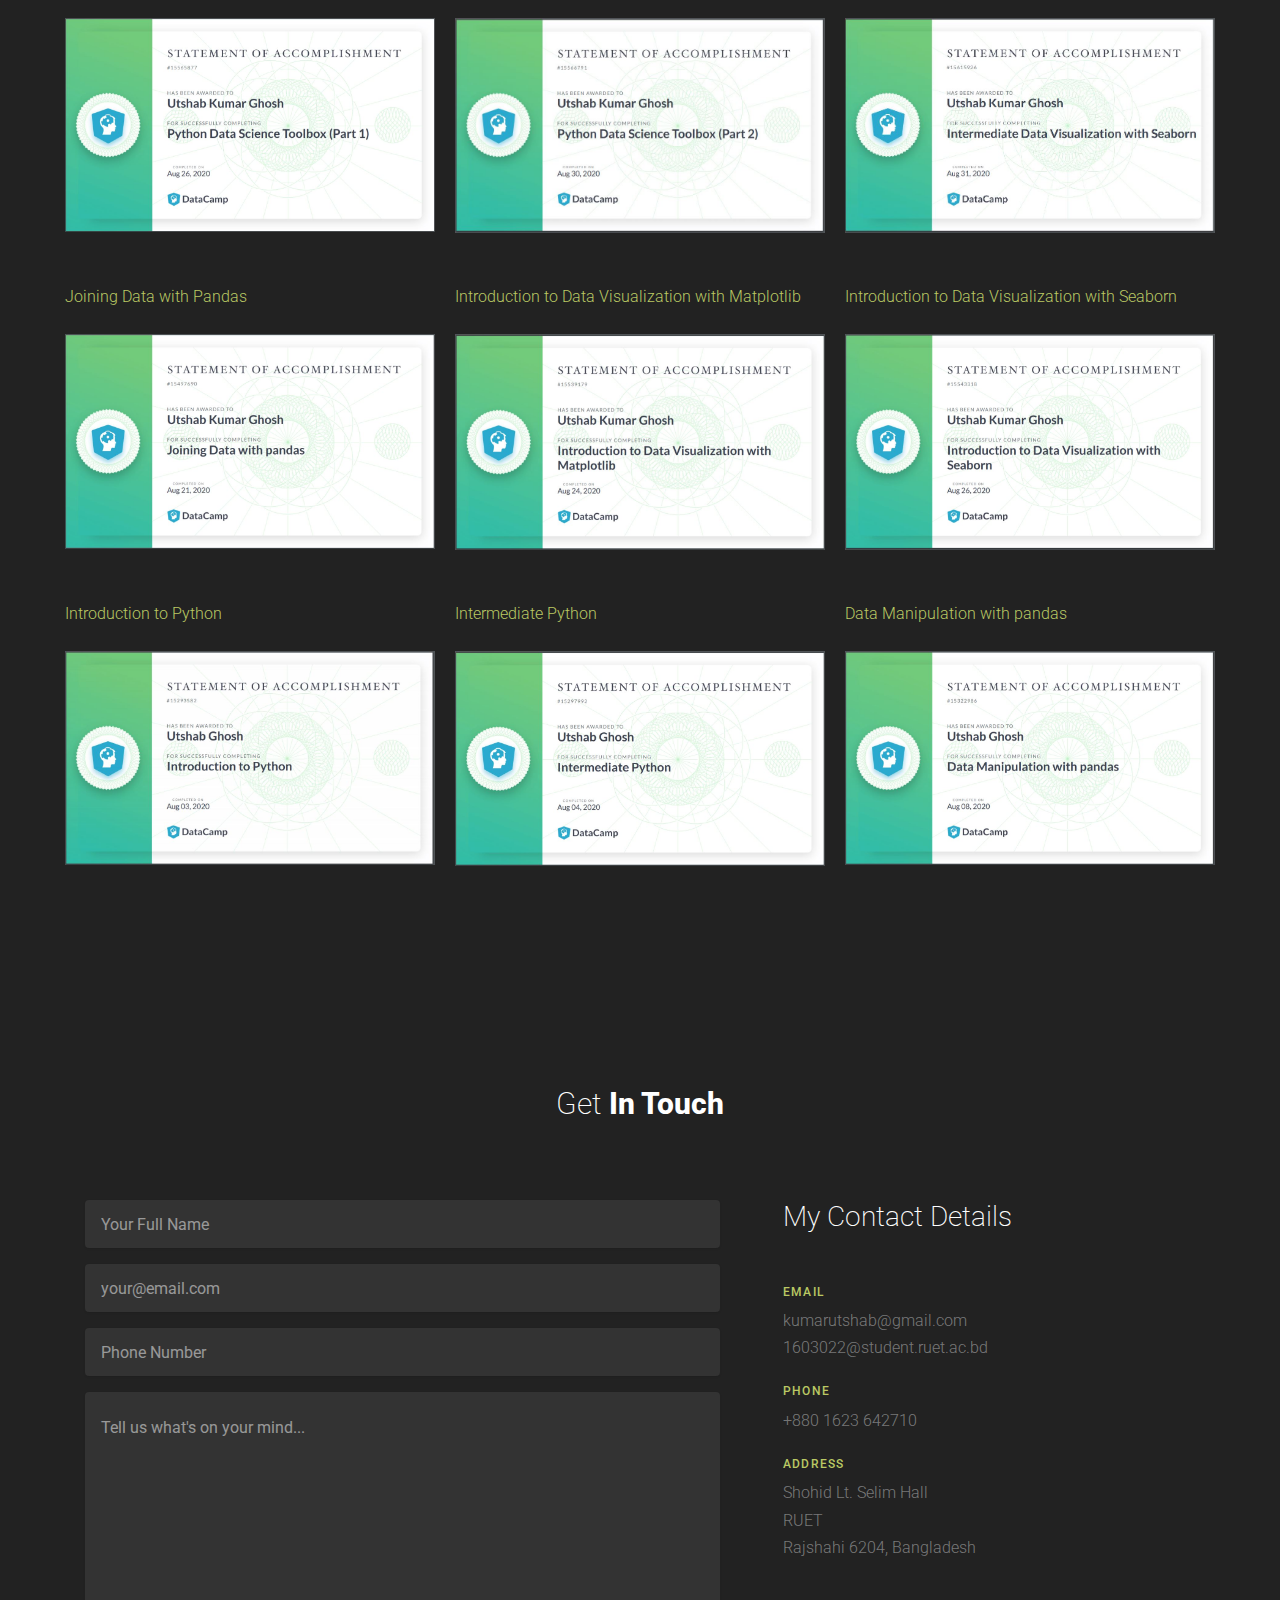
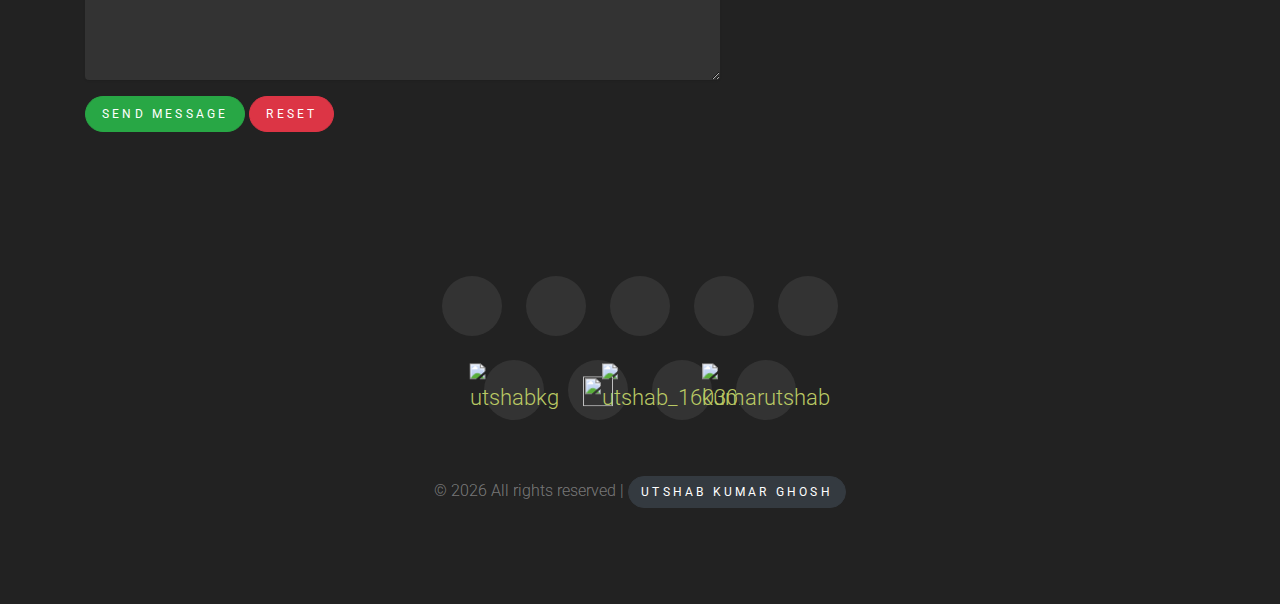
==== commit b5b99328: "added data scientist career track specialization and last 2 certificates" ====
--- a/gallery.html
+++ b/gallery.html
@@ -54,6 +54,19 @@
 								<img src="images/deep.JPG" style="width:100%">
 							</a>
 						</div>
+
+						<div class="column all Specialization">
+                        
+                            <p class="mb-4">
+								<a href="https://www.datacamp.com/statement-of-accomplishment/course/0cb3da7cdd9114283f27861224c6be5d73e54bc0"
+									target="_blank">Data Scientist with Python</a>
+							</p>
+							<a href="https://www.datacamp.com/statement-of-accomplishment/course/0cb3da7cdd9114283f27861224c6be5d73e54bc0"
+								target="_blank">
+								<img src="images/dc0.JPG" style="width:360px; height:280px;">
+							</a>
+                        </div>
+
 						<div class="column all Coursera">
 
 							<p class="mb-4">
@@ -65,8 +78,10 @@
 								<img src="images/medi.JPG" style="width:100%">
 							</a>
 						</div>
+					</div>
+
+					<div class="row">
 						<div class="column all Coursera">
-
 							<p class="mb-4">
 								<a href="https://www.coursera.org/account/accomplishments/records/GZAC2VMRH48E"
 									target="_blank">Convolutional Neural Networks</a>
@@ -76,11 +91,7 @@
 								<img src="images/deep5.JPG" style="width:100%">
 							</a>
 						</div>
-					</div>
-
-					<div class="row">
 						<div class="column all Coursera">
-
 							<p class="mb-4">
 								<a href="https://www.coursera.org/account/accomplishments/records/ERJHV9PGQCJT"
 									target="_blank">HP tuning, Regularization & Optimization</a>
@@ -91,7 +102,6 @@
 							</a>
 						</div>
 						<div class="column all Coursera">
-
 							<p class="mb-4">
 								<a href="https://www.coursera.org/account/accomplishments/records/N3LWGV3EG2P7"
 									target="_blank">Structuring Machine Learning Projects</a>
@@ -101,55 +111,44 @@
 								<img src="images/deep3.JPG" style="width:100%">
 							</a>
 						</div>
-						<div class="column all Coursera">
-
-							<p class="mb-4">
-								<a href="https://www.coursera.org/account/accomplishments/records/L8ZK8KPYMMV4"
-									target="_blank">Sequence Models</a>
-							</p>
-							<a href="https://www.coursera.org/account/accomplishments/records/L8ZK8KPYMMV4"
-								target="_blank">
-								<img src="images/deep4.JPG" style="width:100%">
-							</a>
-						</div>
-					</div>
-					<!--
+					</div>
+					
                     <div class="row">
                         <div class="column all Datacamp">
                         
                             <p class="mb-4">
-								<a href="https://www.datacamp.com/statement-of-accomplishment/course/acb11256ab91800cff489e5add9a8750570cdac3"
-									target="_blank">Joining Data with Pandas</a>
-							</p>
-							<a href="https://www.datacamp.com/statement-of-accomplishment/course/acb11256ab91800cff489e5add9a8750570cdac3"
-								target="_blank">
-								<img src="images/d18.JPG" style="width:100%">
+								<a href="https://www.datacamp.com/statement-of-accomplishment/course/b09c45e8dac3db348f56565ed2cdcf2c86af3959"
+									target="_blank">Case Study: School Budgeting with Machine Learning in Python</a>
+							</p>
+							<a href="https://www.datacamp.com/statement-of-accomplishment/course/b09c45e8dac3db348f56565ed2cdcf2c86af3959"
+								target="_blank">
+								<img src="images/dc22.JPG" style="width:100%">
 							</a>
                         </div>
                         <div class="column all Datacamp">
                         
                             <p class="mb-4">
-								<a href="https://www.datacamp.com/statement-of-accomplishment/course/11ef40bc52726606cd33ed0a13b293e9cb16cc6c"
-									target="_blank">Introduction to Data Visualization with Matplotlib</a>
-							</p>
-							<a href="https://www.datacamp.com/statement-of-accomplishment/course/11ef40bc52726606cd33ed0a13b293e9cb16cc6c"
-								target="_blank">
-								<img src="images/dc17.JPG" style="width:100%">
-							</a>
-						</div>
-                        <div class="column all Datacamp">
-                        
-                            <p class="mb-4">
-								<a href="https://www.datacamp.com/statement-of-accomplishment/course/0cb3da7cdd9114283f27861224c6be5d73e54bc0"
-									target="_blank">Introduction to Data Visualization with Seaborn</a>
-							</p>
-							<a href="https://www.datacamp.com/statement-of-accomplishment/course/0cb3da7cdd9114283f27861224c6be5d73e54bc0"
-								target="_blank">
-								<img src="images/dc16.JPG" style="width:100%">
-							</a>
-                        </div>
-					</div>
-				-->
+								<a href="https://www.datacamp.com/statement-of-accomplishment/course/c21124fa8928dc29156fc9a0e4463e806ace11a0"
+									target="_blank">Cluster Analysis in Python</a>
+							</p>
+							<a href="https://www.datacamp.com/statement-of-accomplishment/course/c21124fa8928dc29156fc9a0e4463e806ace11a0"
+								target="_blank">
+								<img src="images/dc23.JPG" style="width:100%">
+							</a>
+						</div>
+                        <div class="column all Coursera">
+
+							<p class="mb-4">
+								<a href="https://www.coursera.org/account/accomplishments/records/L8ZK8KPYMMV4"
+									target="_blank">Sequence Models</a>
+							</p>
+							<a href="https://www.coursera.org/account/accomplishments/records/L8ZK8KPYMMV4"
+								target="_blank">
+								<img src="images/deep4.JPG" style="width:100%">
+							</a>
+						</div>
+					</div>
+				
 
 					<div class="row">
 						<div class="column all Coursera">
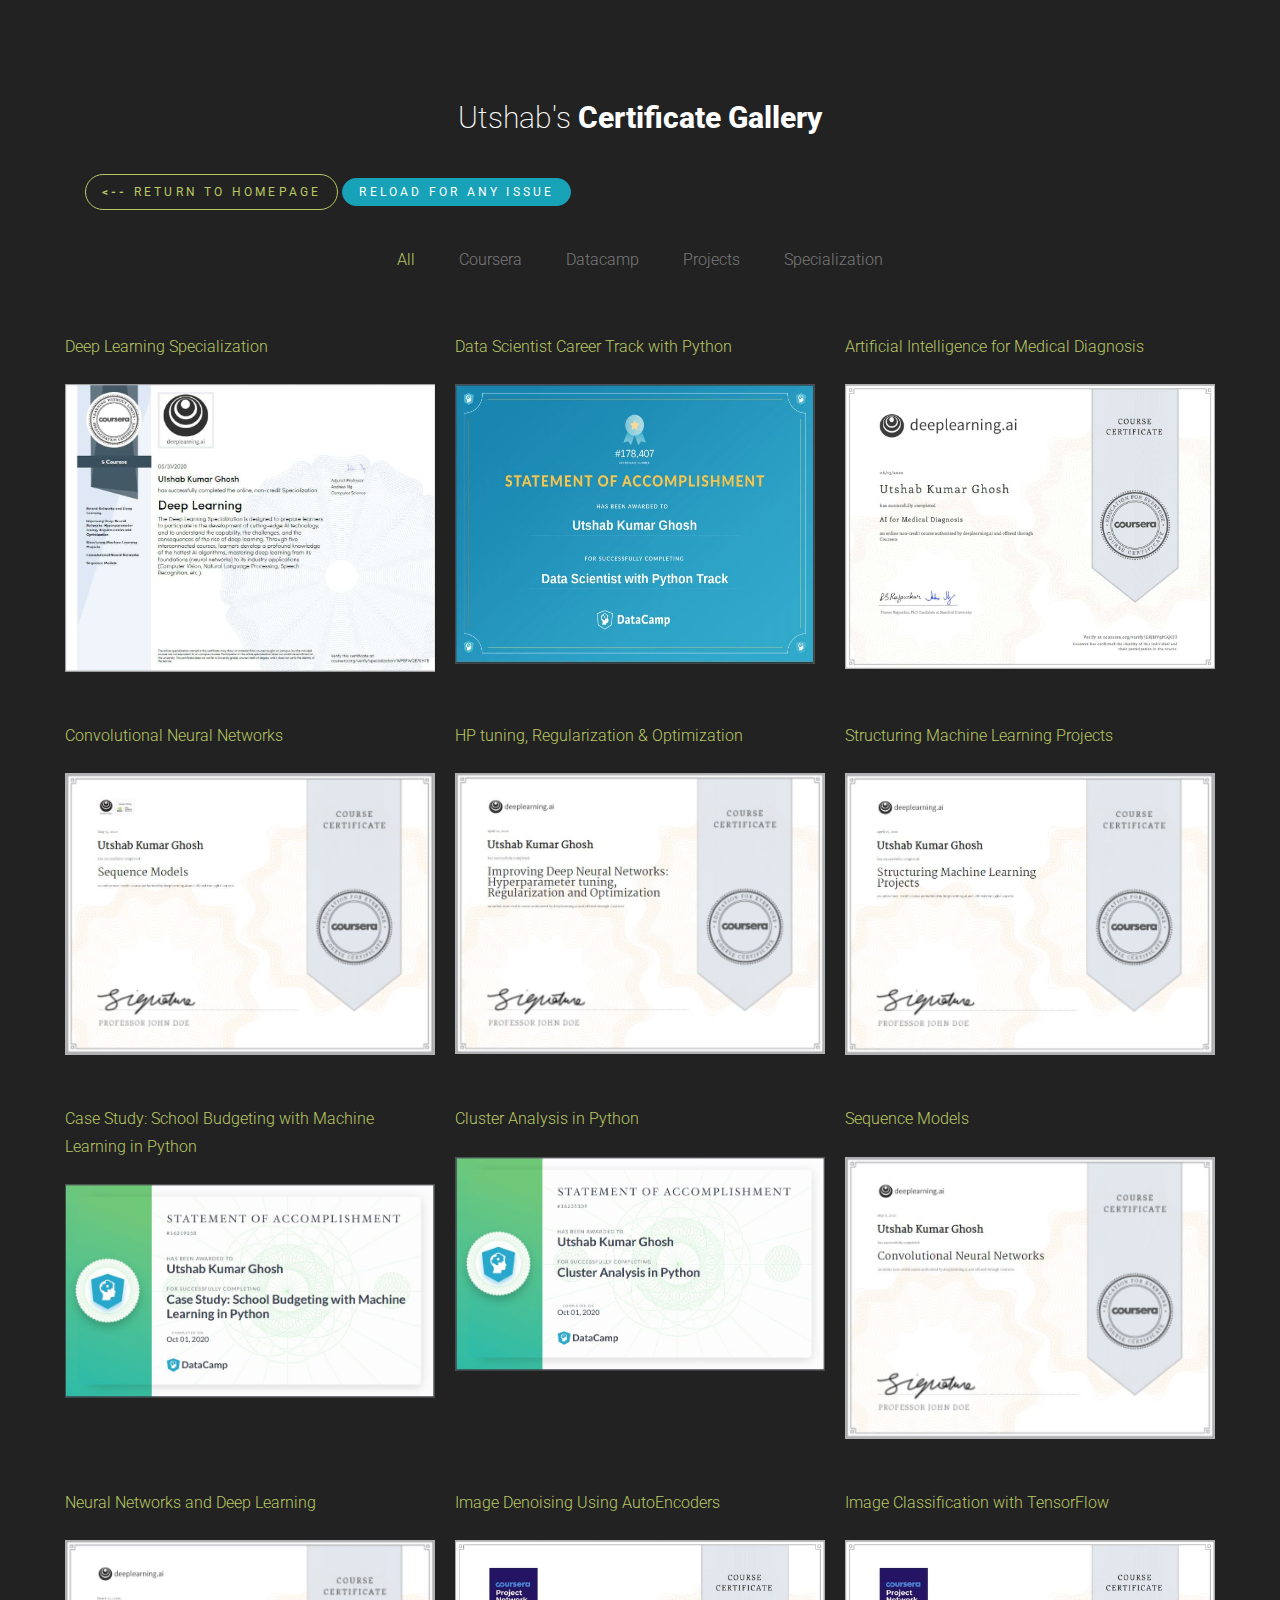
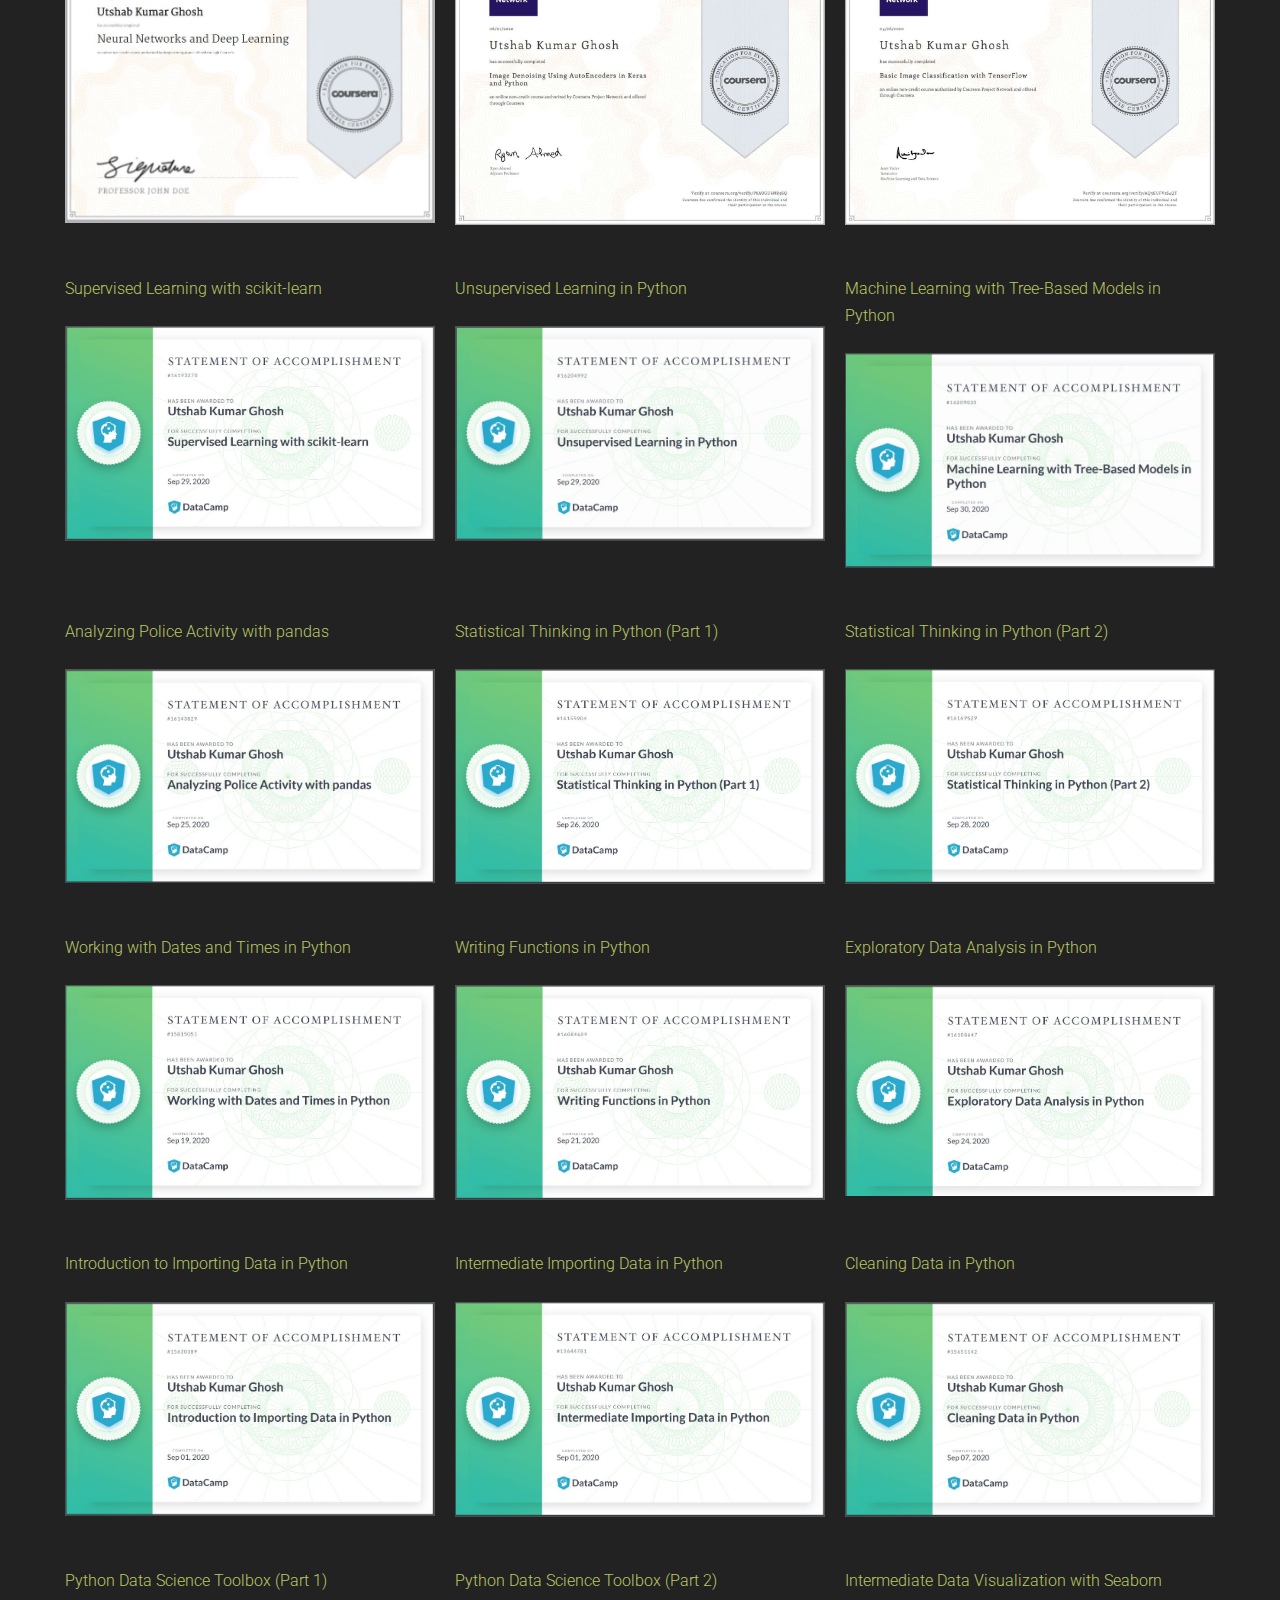
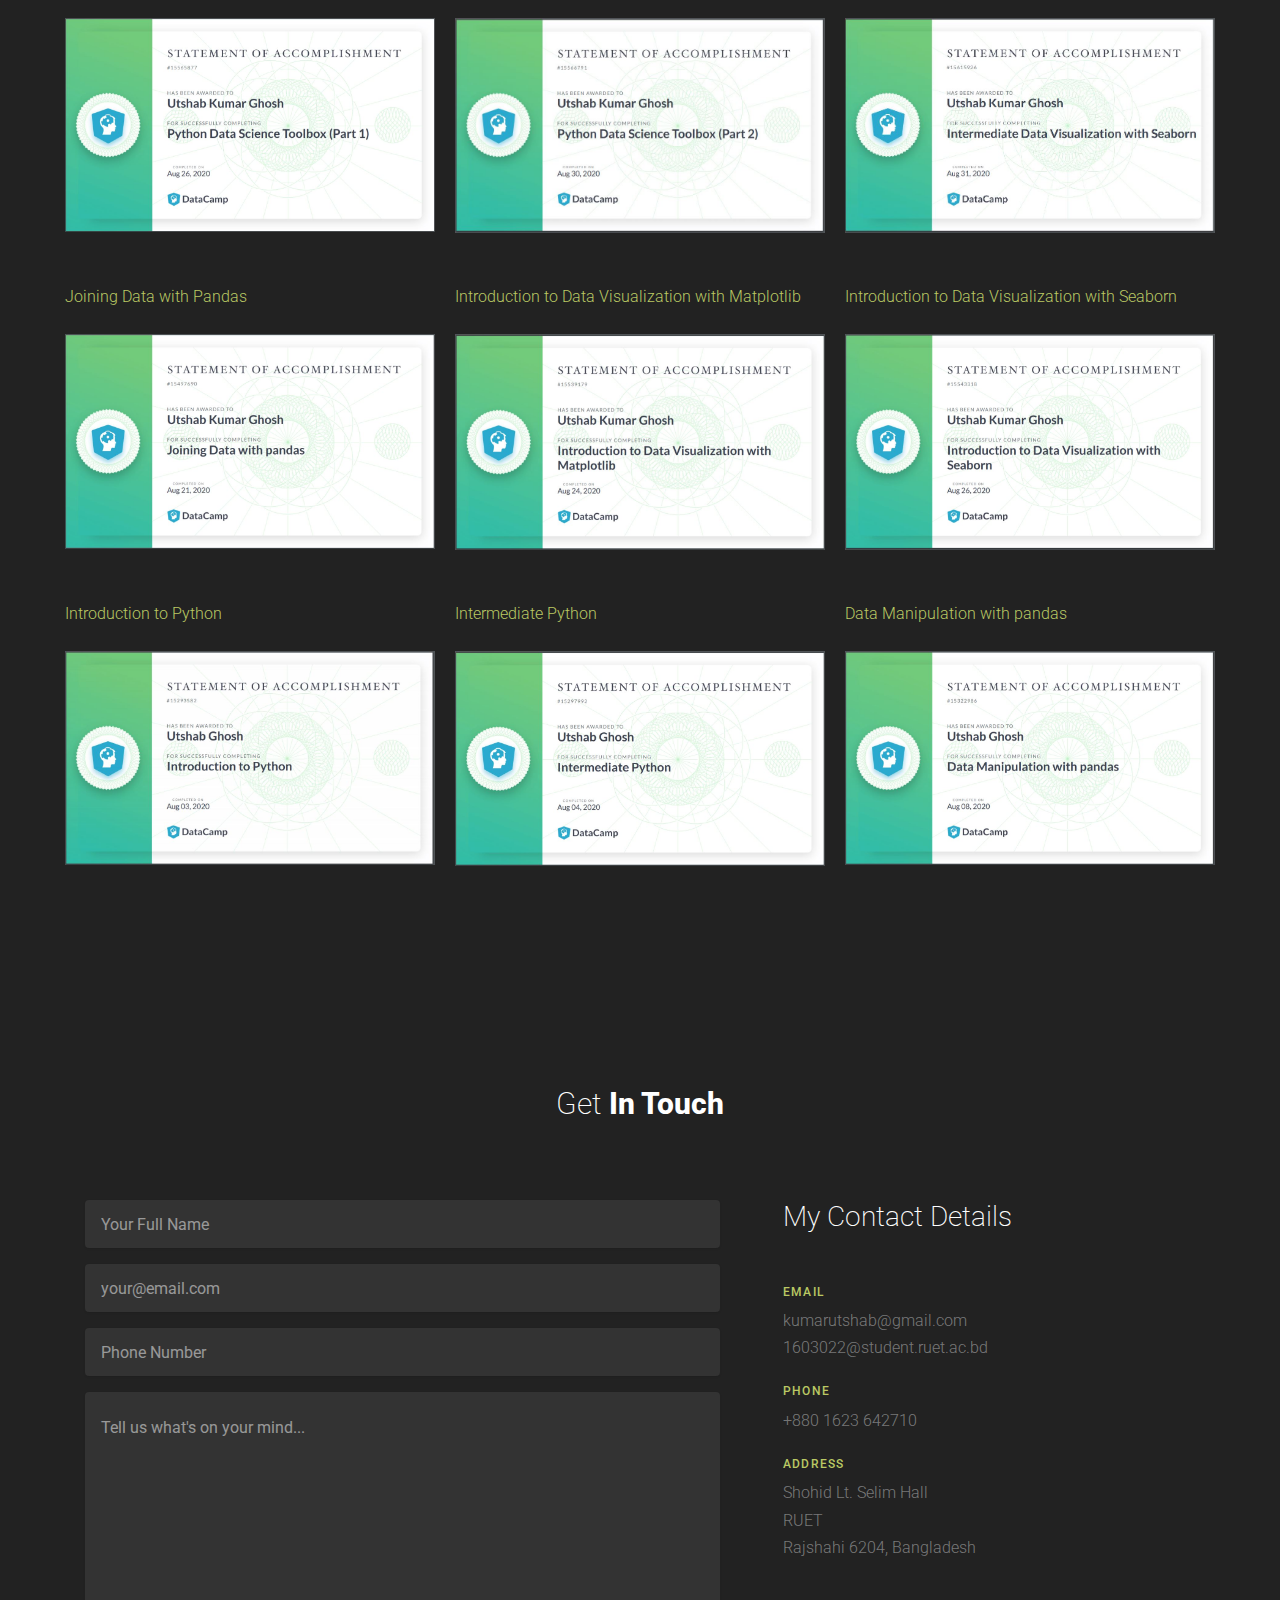
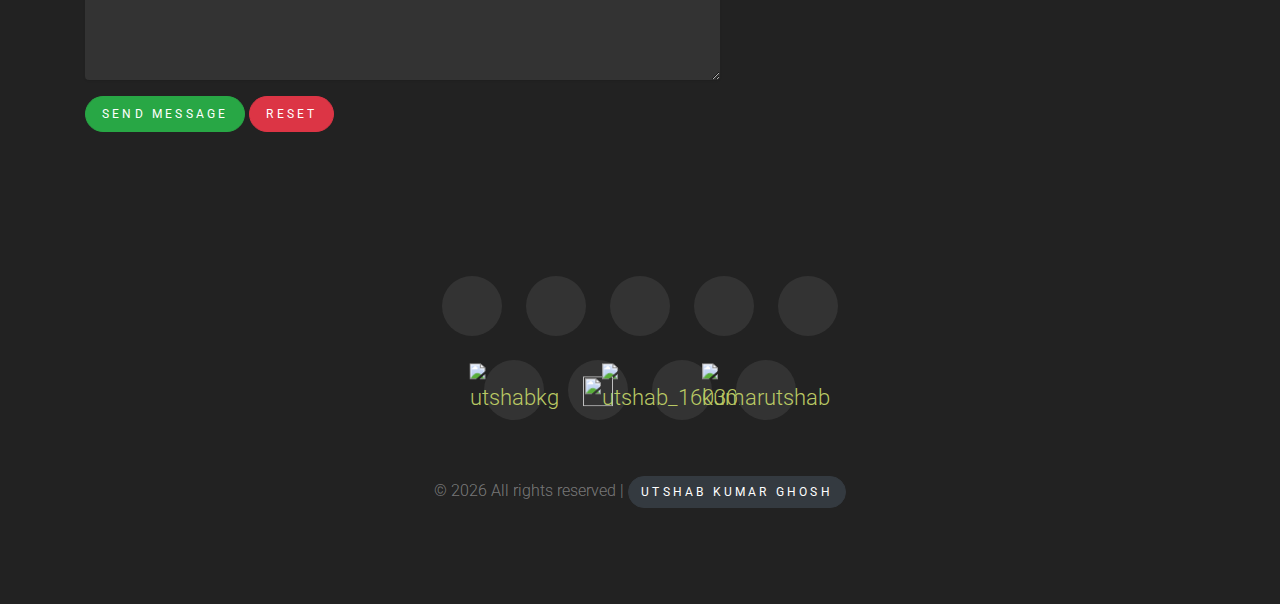
==== commit 03caee3b: "changed Datacamp career track Name" ====
--- a/gallery.html
+++ b/gallery.html
@@ -59,7 +59,7 @@
                         
                             <p class="mb-4">
 								<a href="https://www.datacamp.com/statement-of-accomplishment/course/0cb3da7cdd9114283f27861224c6be5d73e54bc0"
-									target="_blank">Data Scientist with Python</a>
+									target="_blank">Data Scientist Career Track with Python</a>
 							</p>
 							<a href="https://www.datacamp.com/statement-of-accomplishment/course/0cb3da7cdd9114283f27861224c6be5d73e54bc0"
 								target="_blank">
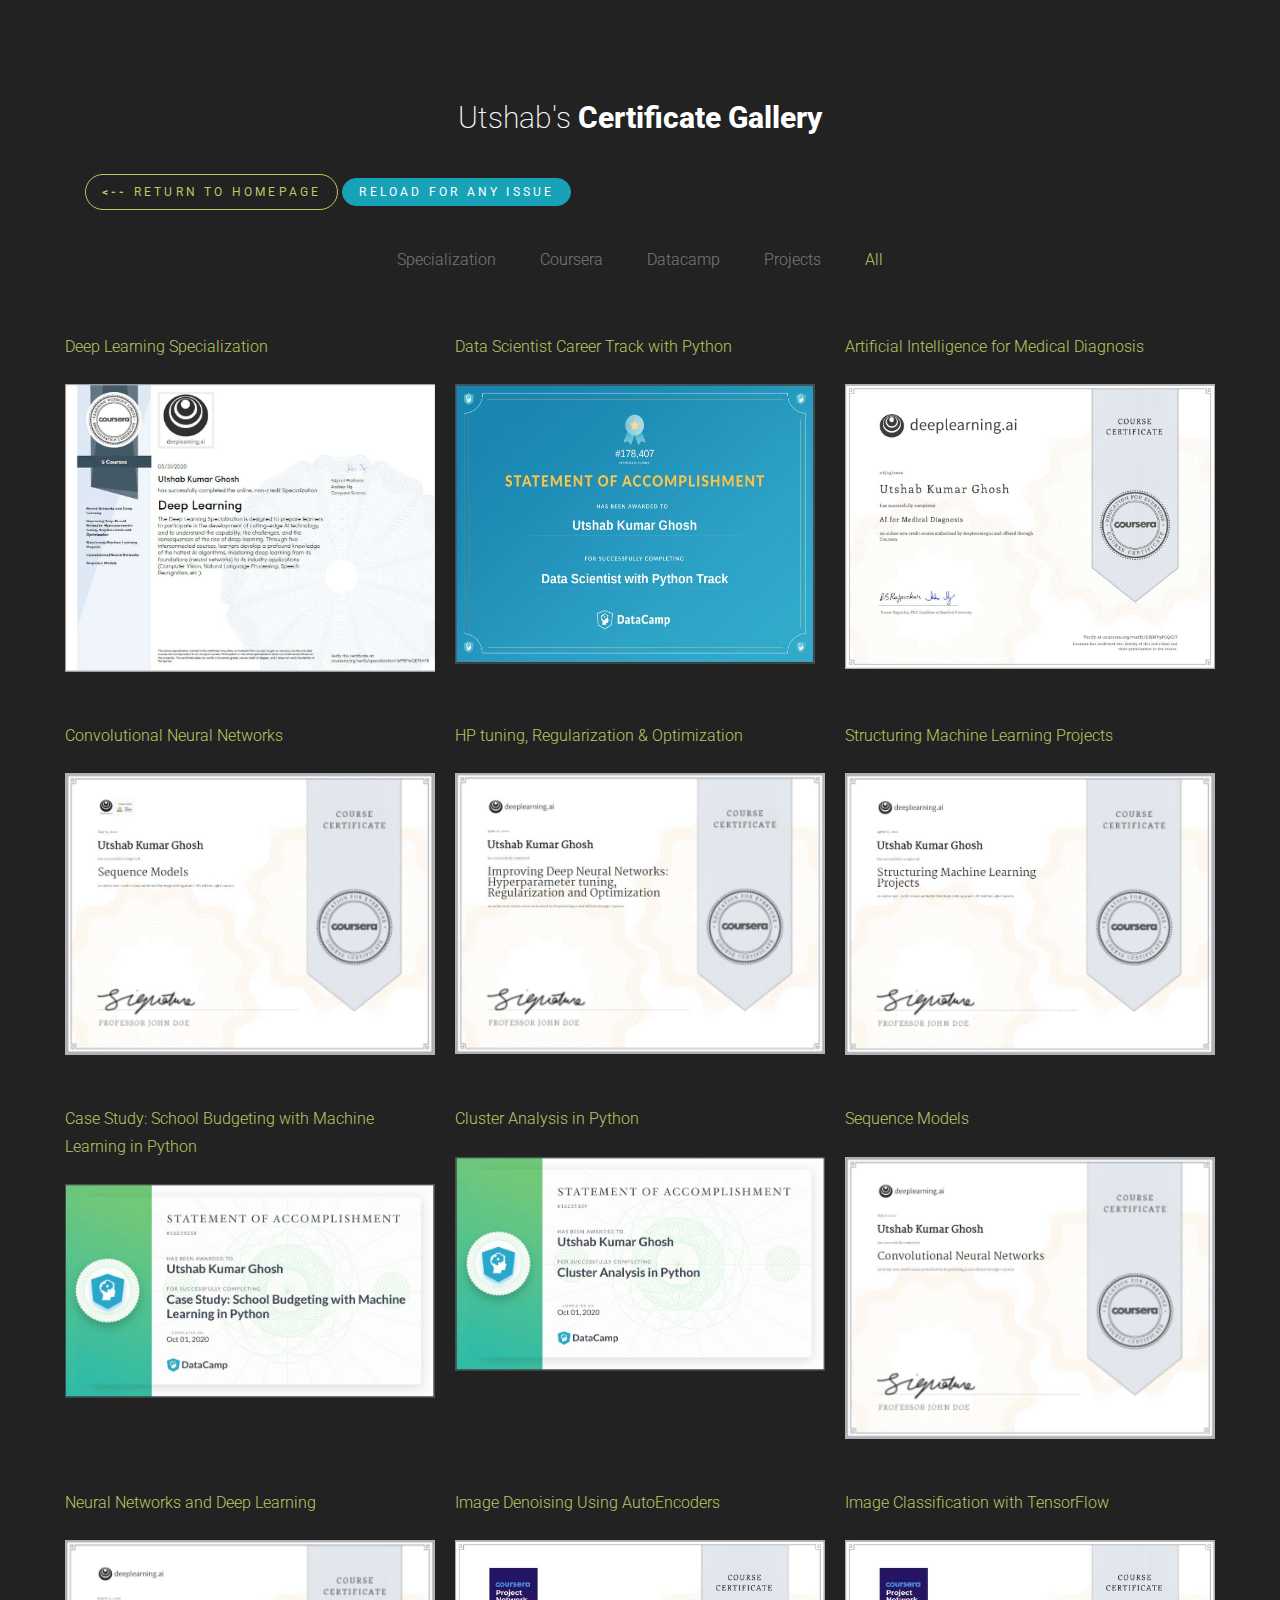
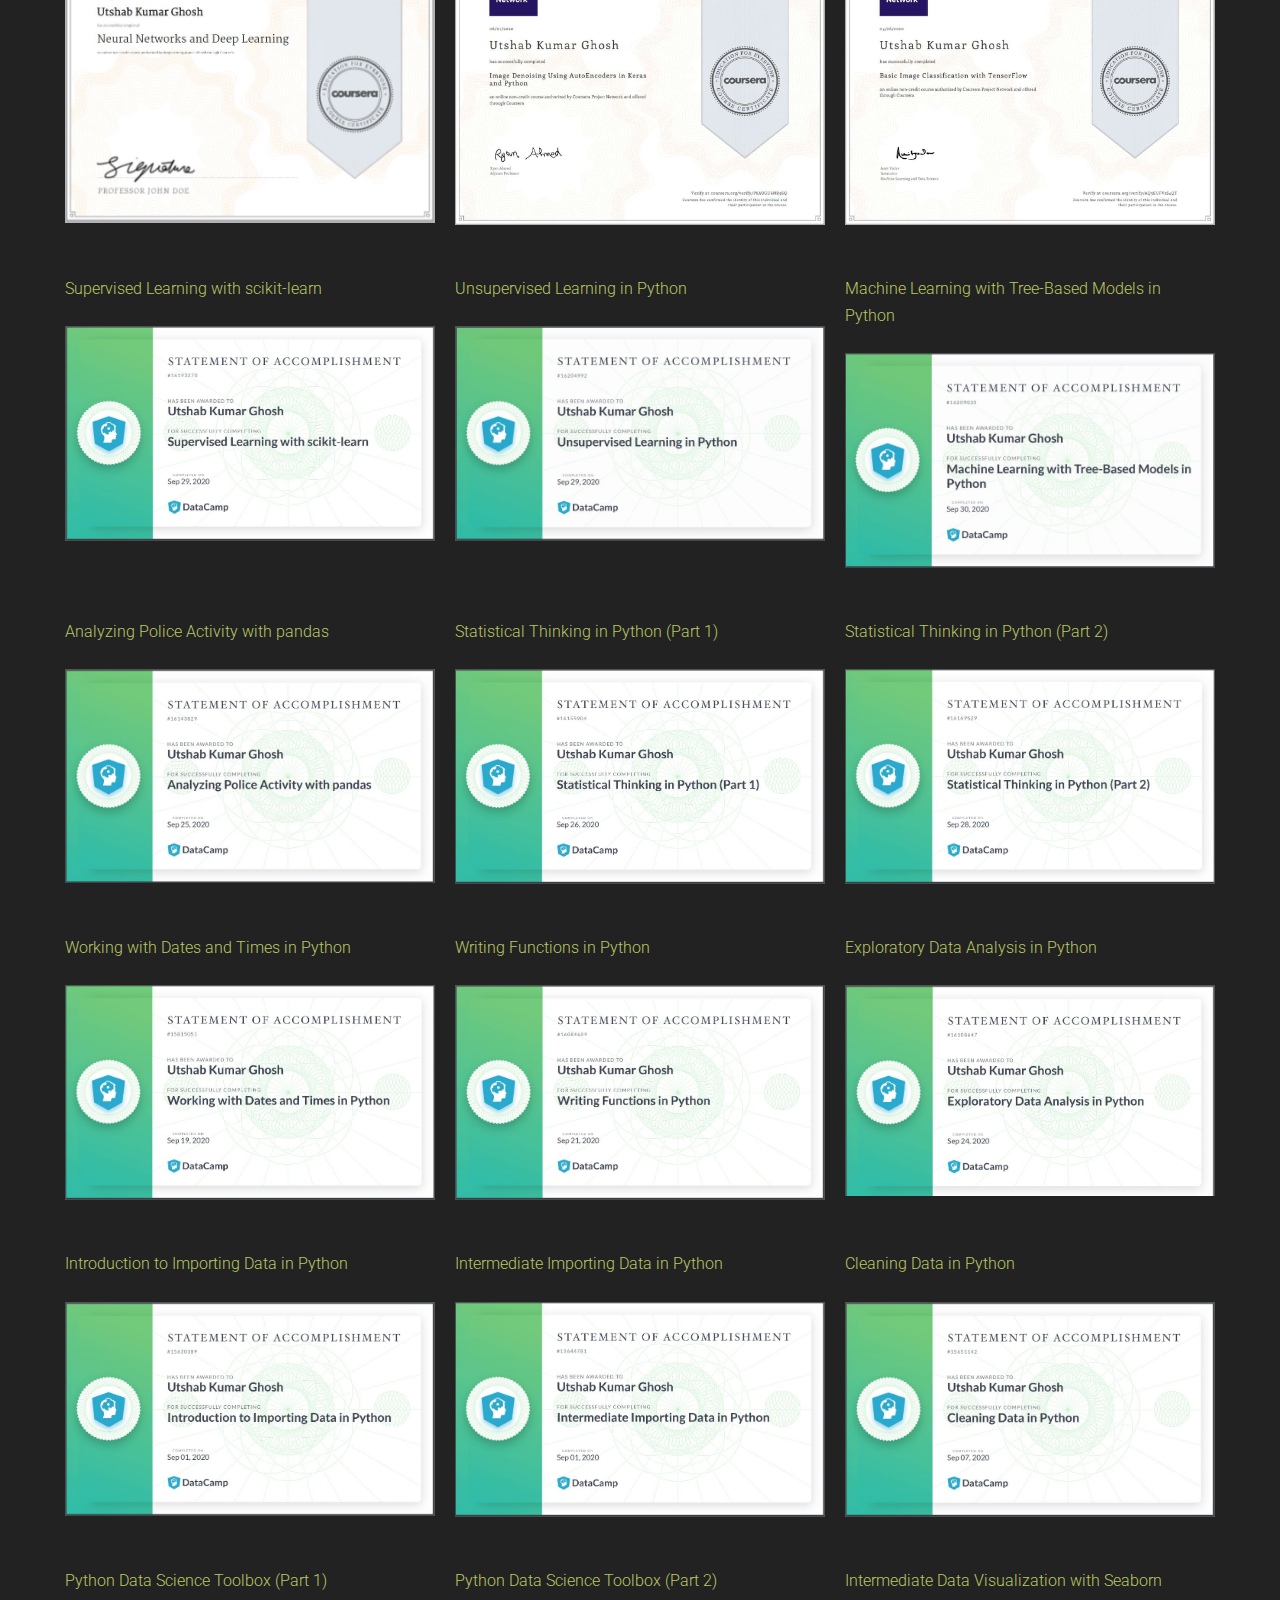
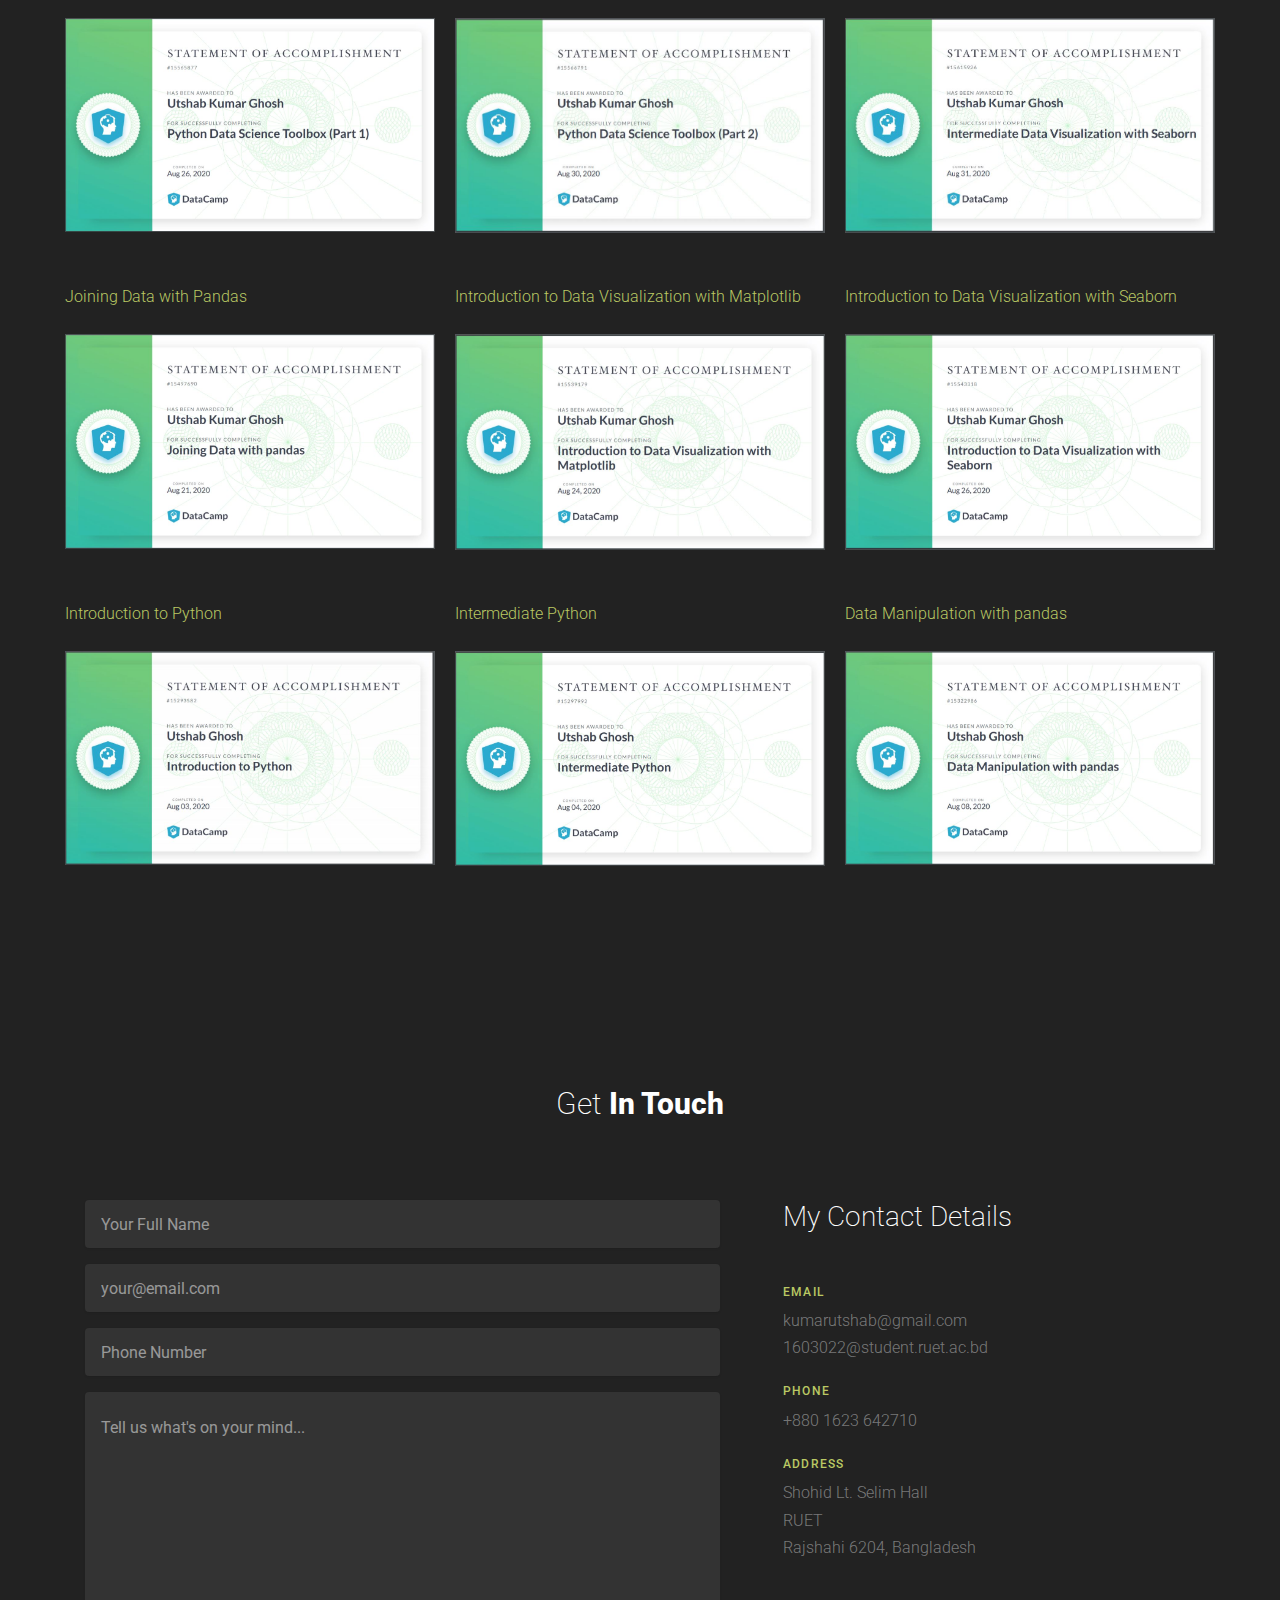
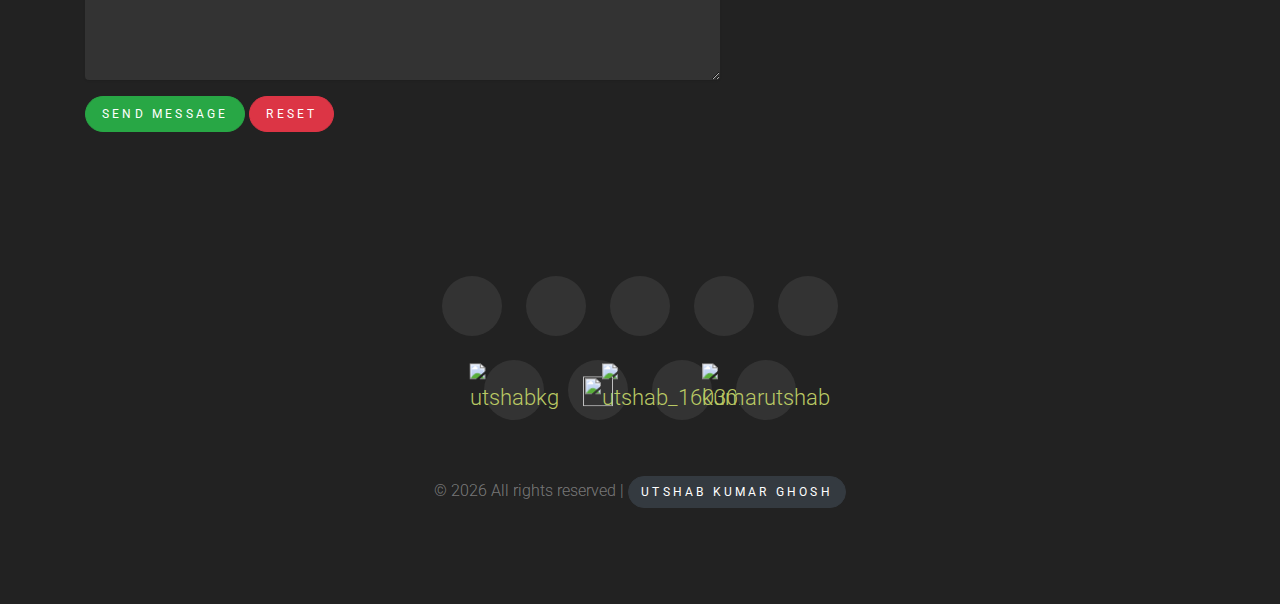
==== commit e8381f8e: "rechecked links of certificates" ====
--- a/gallery.html
+++ b/gallery.html
@@ -32,11 +32,11 @@
 			</p>
 			<div class="filters">
 				<ul>
-					<li class="active" data-filter="*">All</li>
+					<li data-filter=".Specialization">Specialization</li>
 					<li data-filter=".Coursera">Coursera</li>
 					<li data-filter=".Datacamp">Datacamp</li>
 					<li data-filter=".Projects">Projects</li>
-					<li data-filter=".Specialization">Specialization</li>
+					<li class="active" data-filter="*">All</li>
 				</ul>
 			</div>
 
@@ -58,10 +58,10 @@
 						<div class="column all Specialization">
                         
                             <p class="mb-4">
-								<a href="https://www.datacamp.com/statement-of-accomplishment/course/0cb3da7cdd9114283f27861224c6be5d73e54bc0"
+								<a href="https://www.datacamp.com/statement-of-accomplishment/track/f3c7aa5a5c1321375a3c6e51cd169032098ef180"
 									target="_blank">Data Scientist Career Track with Python</a>
 							</p>
-							<a href="https://www.datacamp.com/statement-of-accomplishment/course/0cb3da7cdd9114283f27861224c6be5d73e54bc0"
+							<a href="https://www.datacamp.com/statement-of-accomplishment/track/f3c7aa5a5c1321375a3c6e51cd169032098ef180"
 								target="_blank">
 								<img src="images/dc0.JPG" style="width:360px; height:280px;">
 							</a>
@@ -388,10 +388,10 @@
 						<div class="column all Datacamp">
 
 							<p class="mb-4">
-								<a href="https://www.datacamp.com/statement-of-accomplishment/course/0cb3da7cdd9114283f27861224c6be5d73e54bc0"
+								<a href="https://www.datacamp.com/statement-of-accomplishment/course/8da257d76f5ea4da21ef0be17736ac058e196e4a"
 									target="_blank">Introduction to Data Visualization with Seaborn</a>
 							</p>
-							<a href="https://www.datacamp.com/statement-of-accomplishment/course/0cb3da7cdd9114283f27861224c6be5d73e54bc0"
+							<a href="https://www.datacamp.com/statement-of-accomplishment/course/8da257d76f5ea4da21ef0be17736ac058e196e4a"
 								target="_blank">
 								<img src="images/dc6.JPG" style="width:100%">
 							</a>
--- a/css/style.css
+++ b/css/style.css
@@ -658,11 +658,11 @@
 }
 .expc {
   color: #0779e4;
-  font-size: 24px;
+  font-size: 18px;
 }
 .exps {
   color: #d92027;
-  font-size: 24px;
+  font-size: 18px;
 }
 
 .blog-entry {
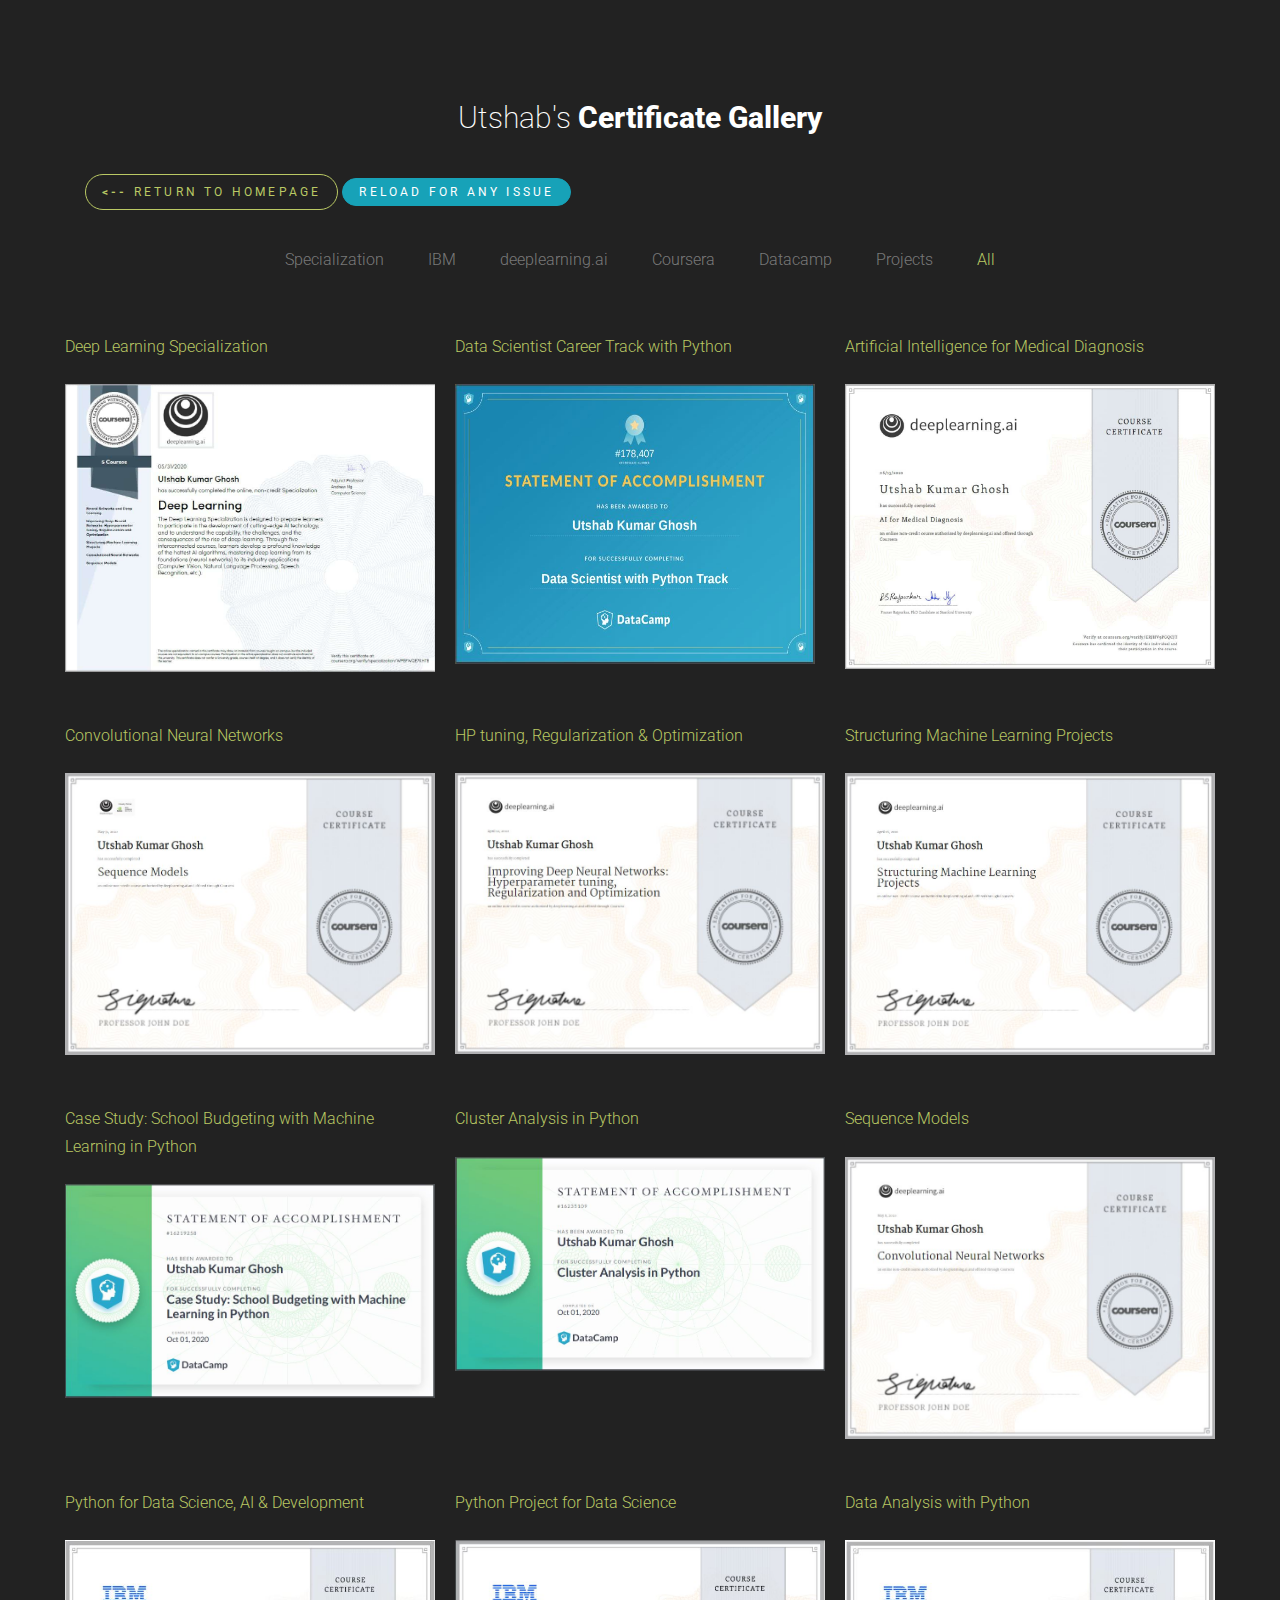
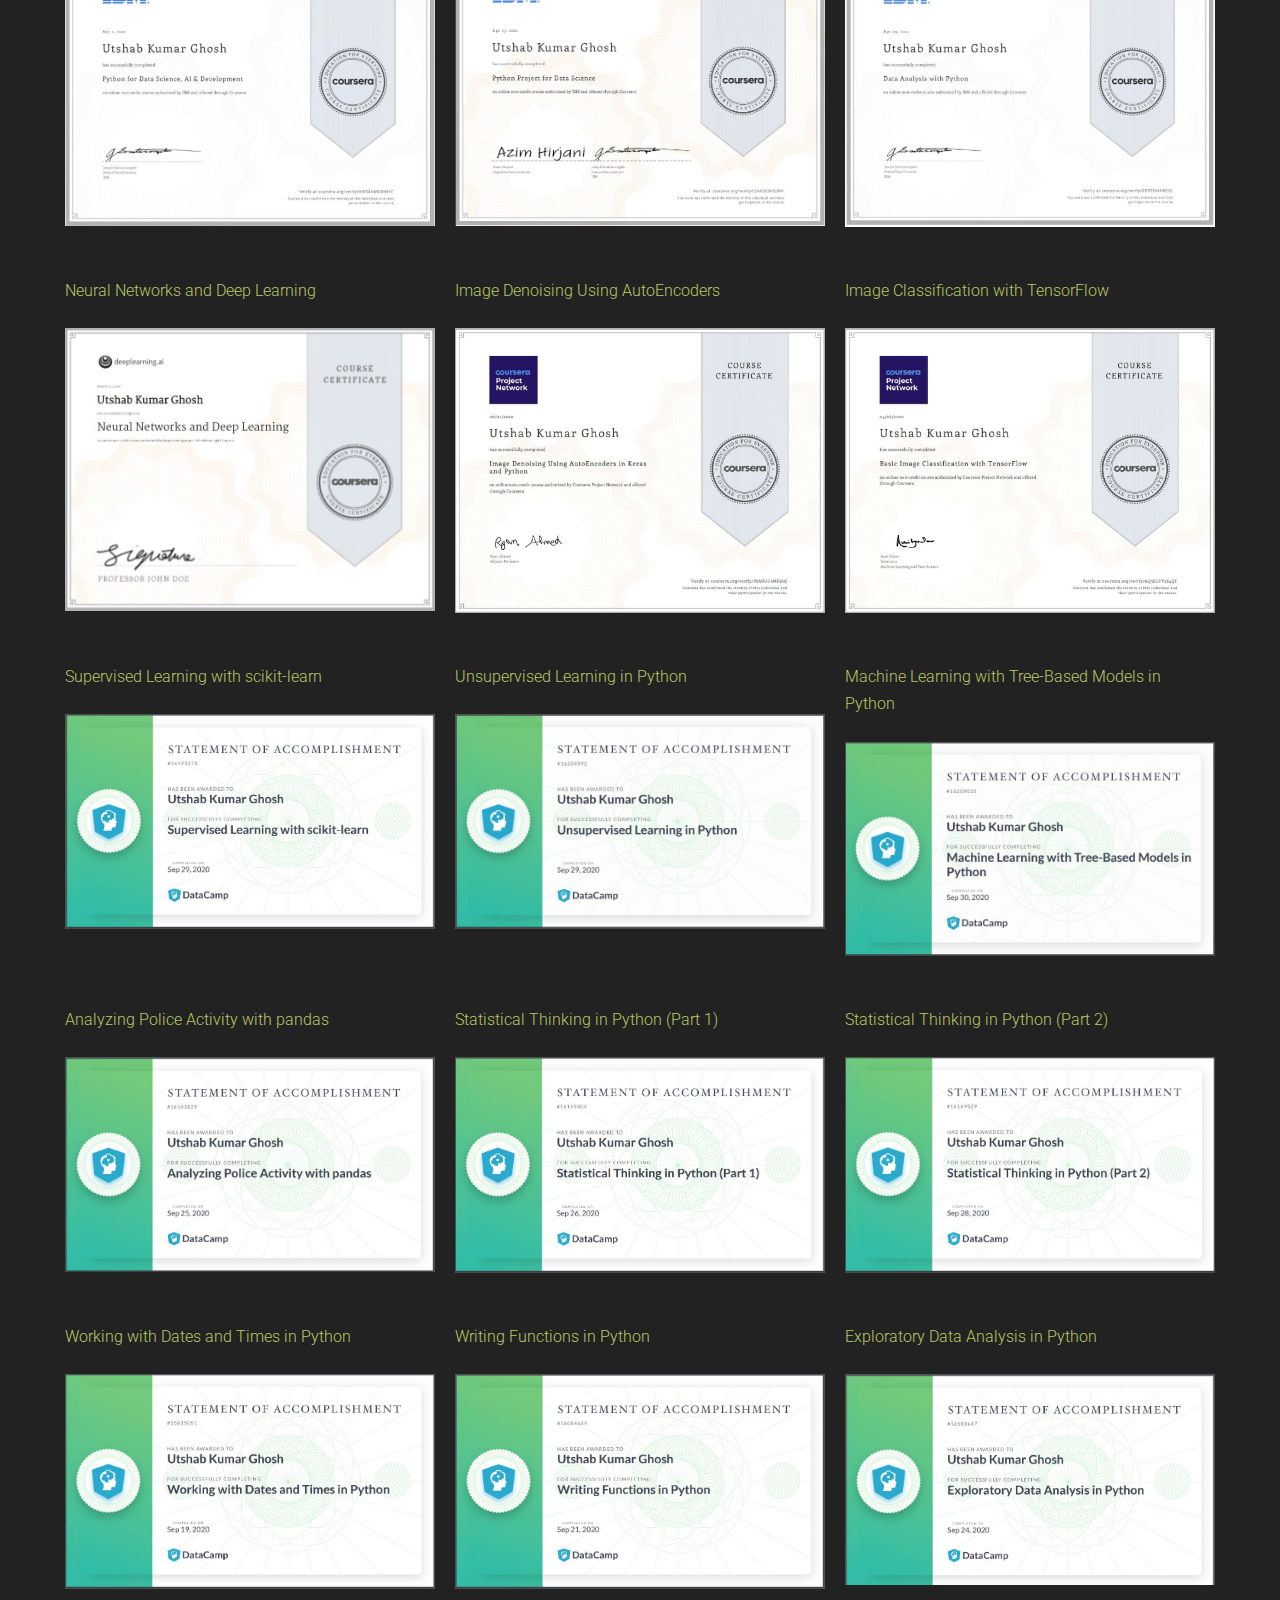
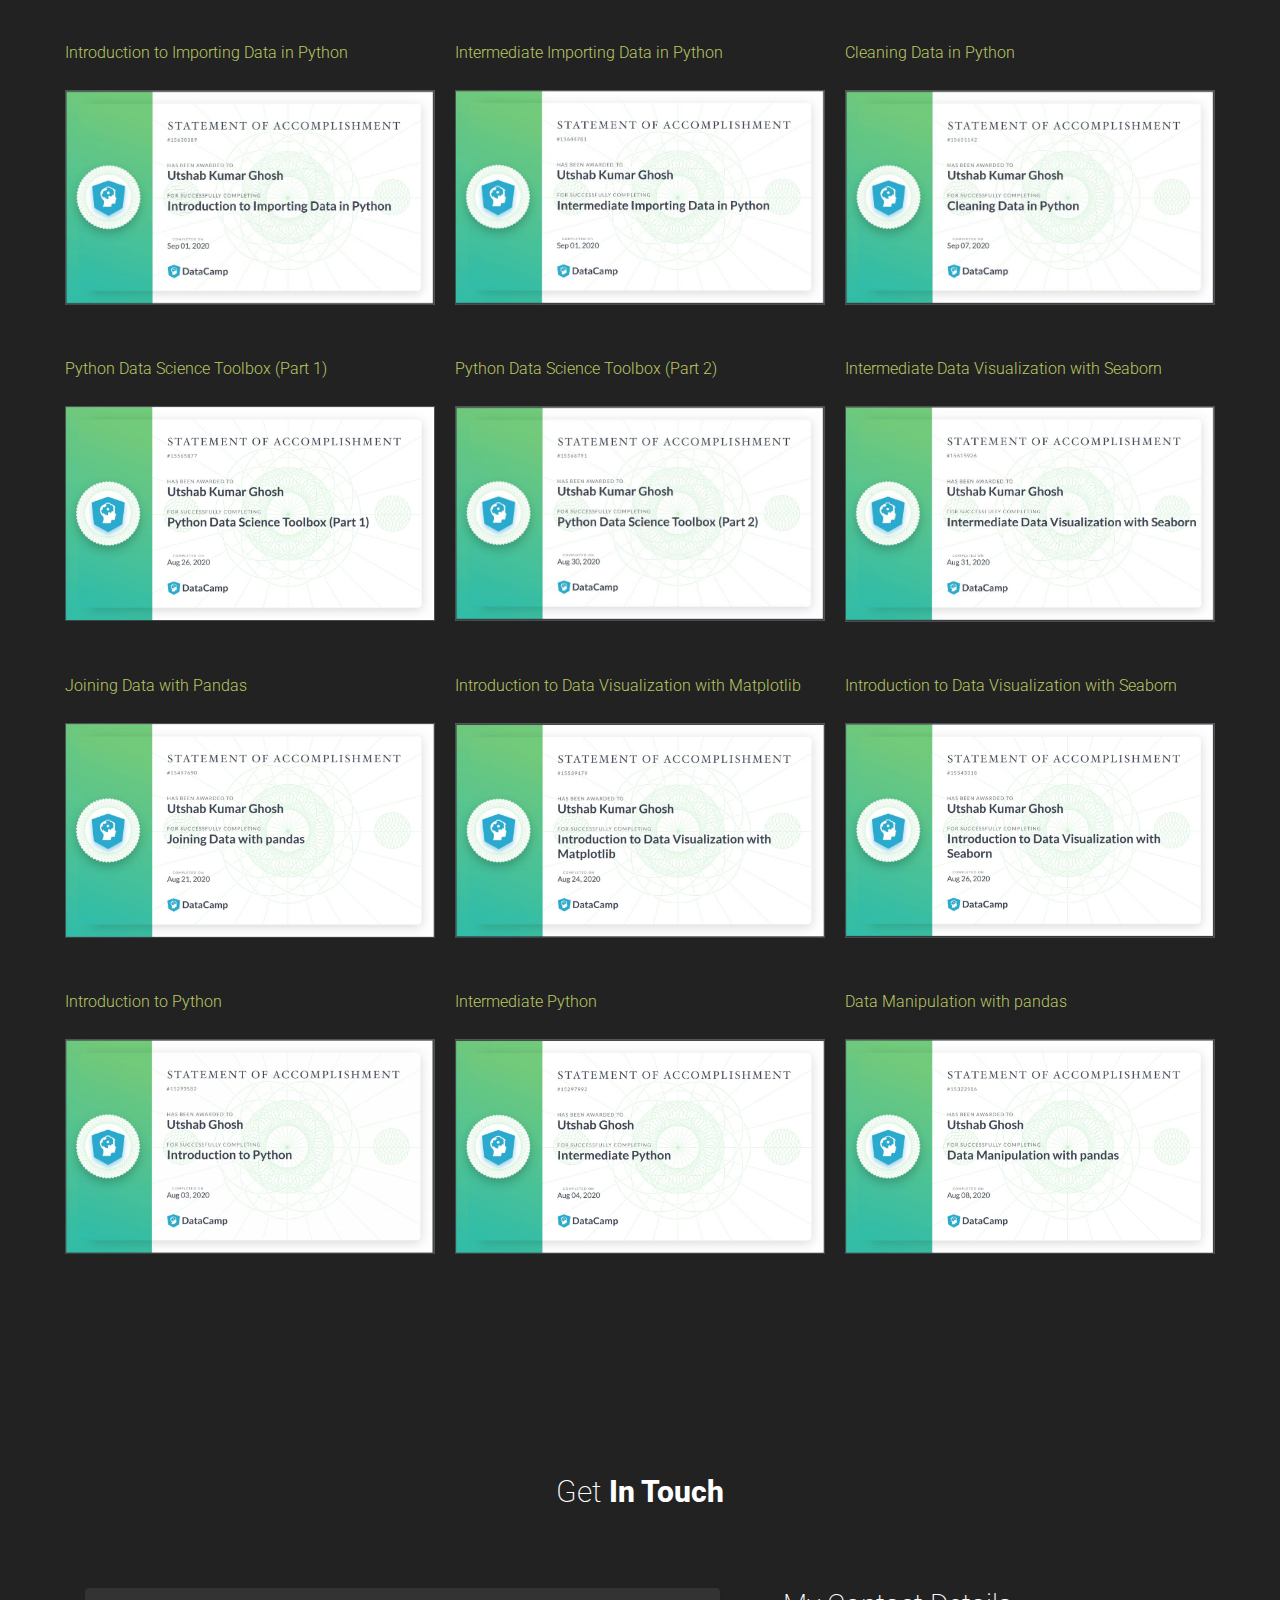
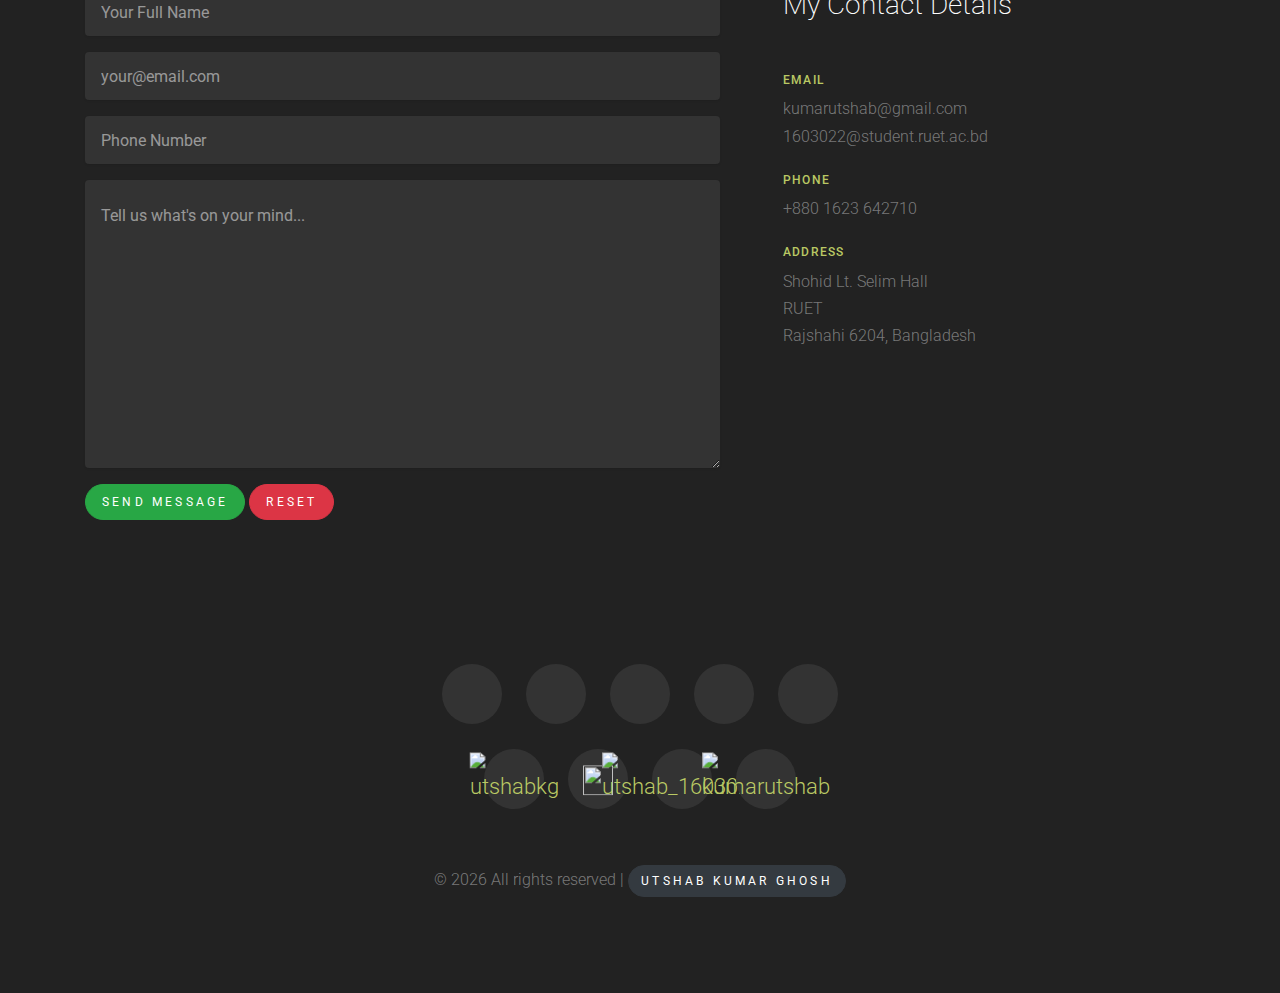
==== commit 50f10104: "added IBM certificates, opened IBM, deeplearning sections" ====
--- a/gallery.html
+++ b/gallery.html
@@ -33,6 +33,8 @@
 			<div class="filters">
 				<ul>
 					<li data-filter=".Specialization">Specialization</li>
+					<li data-filter=".IBM">IBM</li>
+					<li data-filter=".deeplearning">deeplearning.ai</li>
 					<li data-filter=".Coursera">Coursera</li>
 					<li data-filter=".Datacamp">Datacamp</li>
 					<li data-filter=".Projects">Projects</li>
@@ -45,7 +47,7 @@
 			<div class="filters-content">
 				<div class="row grid">
 					<div class="row">
-						<div class="column all Specialization">
+						<div class="column all Specialization deeplearning Coursera">
 							<p class="mb-4">
 								<a href="https://coursera.org/share/0e52153268603c4aa6fa8d5a3b06f741"
 									target="_blank">Deep Learning Specialization</a>
@@ -55,7 +57,7 @@
 							</a>
 						</div>
 
-						<div class="column all Specialization">
+						<div class="column all Specialization Datacamp">
                         
                             <p class="mb-4">
 								<a href="https://www.datacamp.com/statement-of-accomplishment/track/f3c7aa5a5c1321375a3c6e51cd169032098ef180"
@@ -67,7 +69,7 @@
 							</a>
                         </div>
 
-						<div class="column all Coursera">
+						<div class="column all Coursera deeplearning">
 
 							<p class="mb-4">
 								<a href="https://www.coursera.org/account/accomplishments/records/ERJHV9PGQCJT"
@@ -81,7 +83,7 @@
 					</div>
 
 					<div class="row">
-						<div class="column all Coursera">
+						<div class="column all deeplearning Coursera">
 							<p class="mb-4">
 								<a href="https://www.coursera.org/account/accomplishments/records/GZAC2VMRH48E"
 									target="_blank">Convolutional Neural Networks</a>
@@ -91,7 +93,7 @@
 								<img src="images/deep5.JPG" style="width:100%">
 							</a>
 						</div>
-						<div class="column all Coursera">
+						<div class="column all deeplearning Coursera">
 							<p class="mb-4">
 								<a href="https://www.coursera.org/account/accomplishments/records/ERJHV9PGQCJT"
 									target="_blank">HP tuning, Regularization & Optimization</a>
@@ -101,7 +103,7 @@
 								<img src="images/deep2.JPG" style="width:100%">
 							</a>
 						</div>
-						<div class="column all Coursera">
+						<div class="column all deeplearning Coursera">
 							<p class="mb-4">
 								<a href="https://www.coursera.org/account/accomplishments/records/N3LWGV3EG2P7"
 									target="_blank">Structuring Machine Learning Projects</a>
@@ -136,7 +138,7 @@
 								<img src="images/dc23.JPG" style="width:100%">
 							</a>
 						</div>
-                        <div class="column all Coursera">
+                        <div class="column all deeplearning Coursera">
 
 							<p class="mb-4">
 								<a href="https://www.coursera.org/account/accomplishments/records/L8ZK8KPYMMV4"
@@ -149,9 +151,44 @@
 						</div>
 					</div>
 				
-
-					<div class="row">
-						<div class="column all Coursera">
+					<div class="row">
+                        <div class="column all IBM Coursera">
+                        
+                            <p class="mb-4">
+								<a href="https://www.coursera.org/account/accomplishments/certificate/HW54AWK3HHYC"
+									target="_blank">Python for Data Science, AI & Development</a>
+							</p>
+							<a href="https://www.coursera.org/account/accomplishments/certificate/HW54AWK3HHYC"
+								target="_blank">
+								<img src="images/IBM1.JPG" style="width:100%">
+							</a>
+                        </div>
+                        <div class="column all IBM Coursera">
+                        
+                            <p class="mb-4">
+								<a href="https://www.coursera.org/account/accomplishments/certificate/LSXA593A92WV"
+									target="_blank">Python Project for Data Science</a>
+							</p>
+							<a href="https://www.coursera.org/account/accomplishments/certificate/LSXA593A92WV"
+								target="_blank">
+								<img src="images/IBM2.JPG" style="width:100%">
+							</a>
+						</div>
+                        <div class="column all IBM Coursera">
+
+							<p class="mb-4">
+								<a href="https://www.coursera.org/account/accomplishments/certificate/DE9Z5VAH8Z36"
+									target="_blank">Data Analysis with Python</a>
+							</p>
+							<a href="https://www.coursera.org/account/accomplishments/certificate/DE9Z5VAH8Z36"
+								target="_blank">
+								<img src="images/IBM3.JPG" style="width:100%">
+							</a>
+						</div>
+					</div>
+
+					<div class="row">
+						<div class="column all deeplearning Coursera">
 
 							<p class="mb-4">
 								<a href="https://www.coursera.org/account/accomplishments/records/MH4B3C3WFLAT"
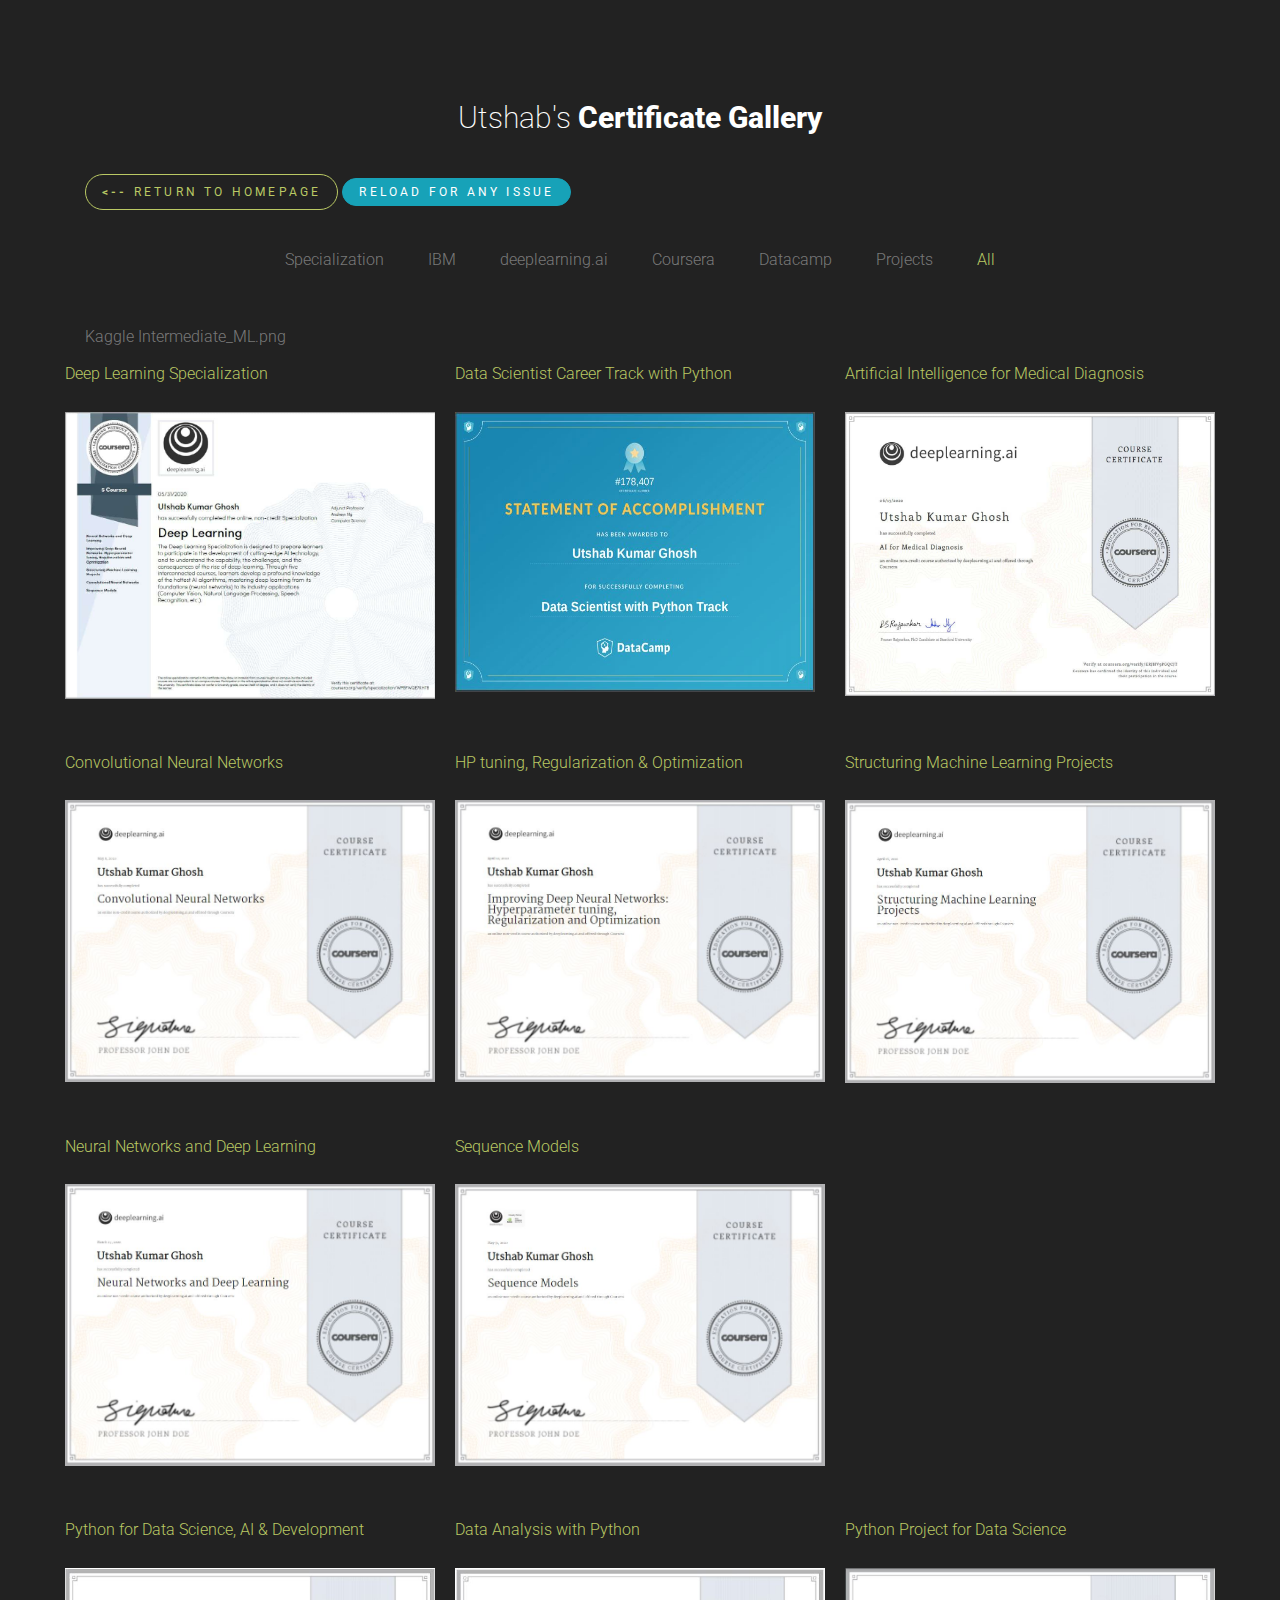
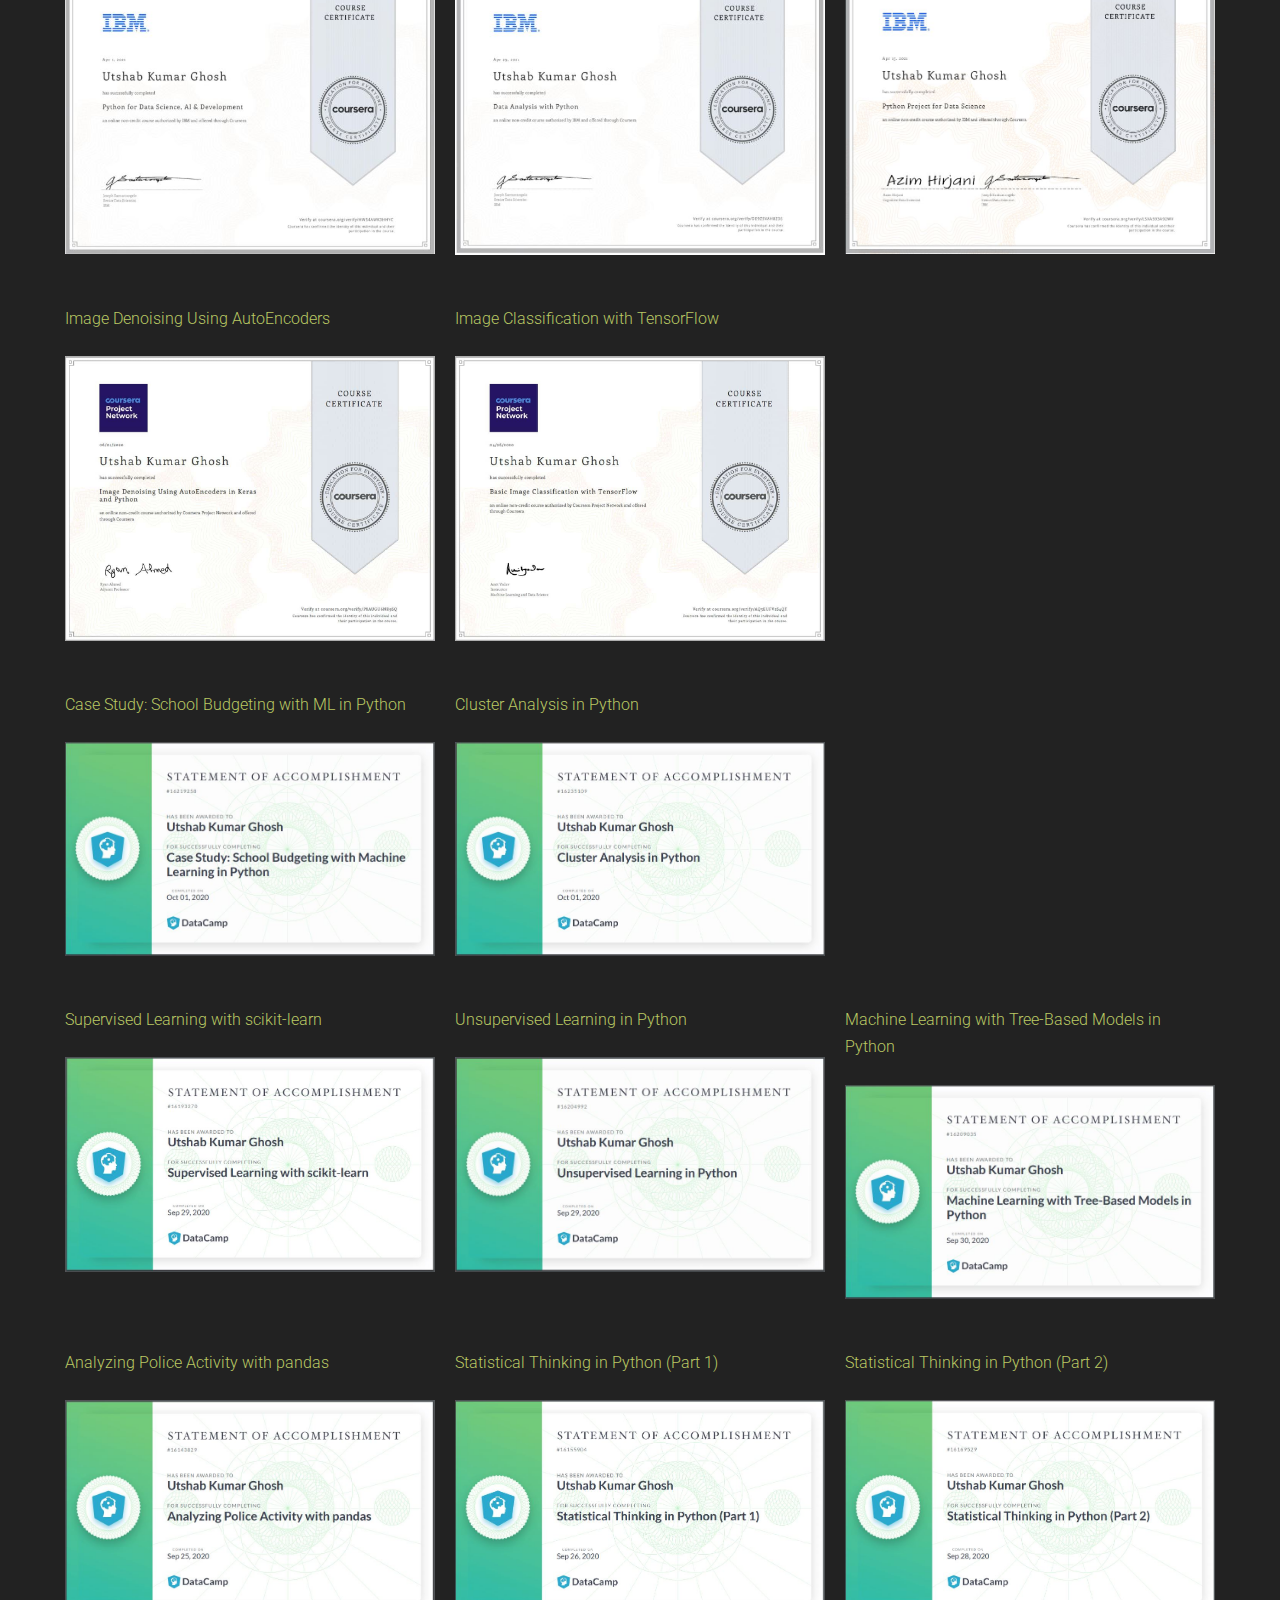
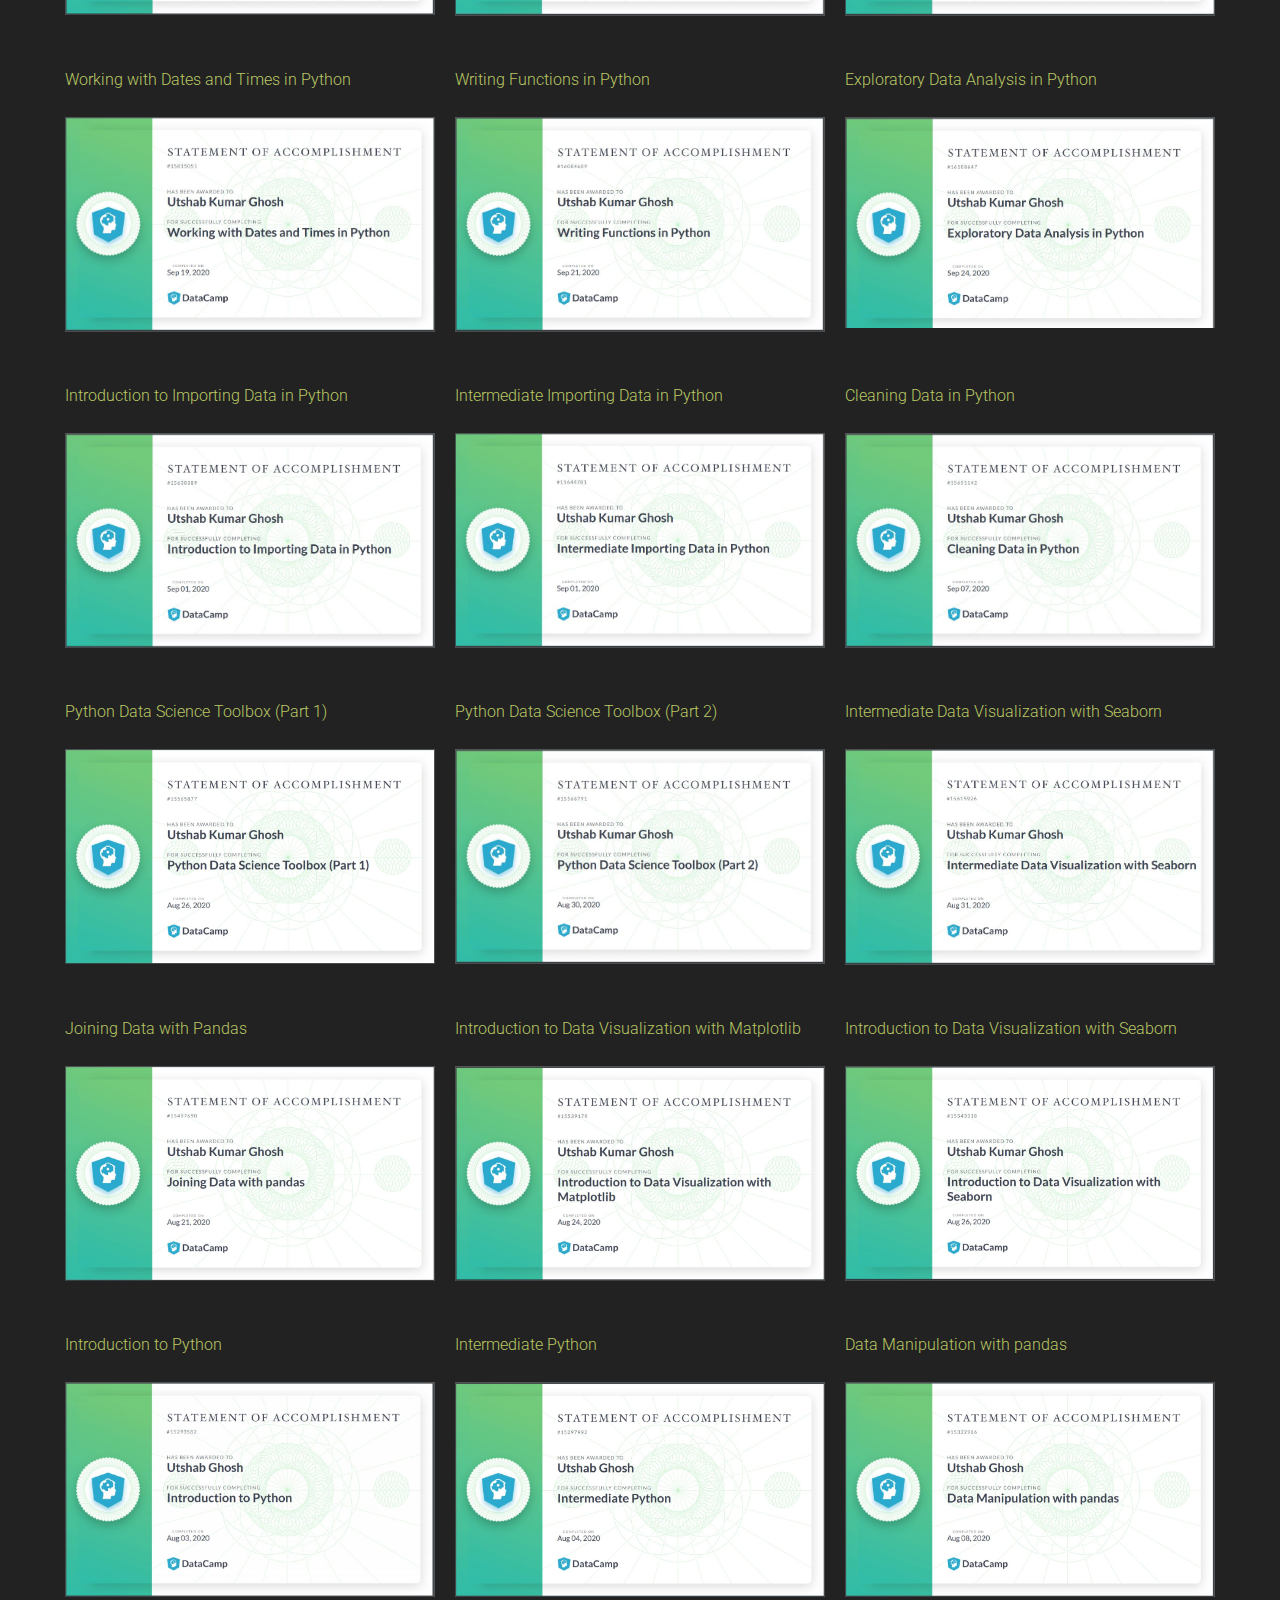
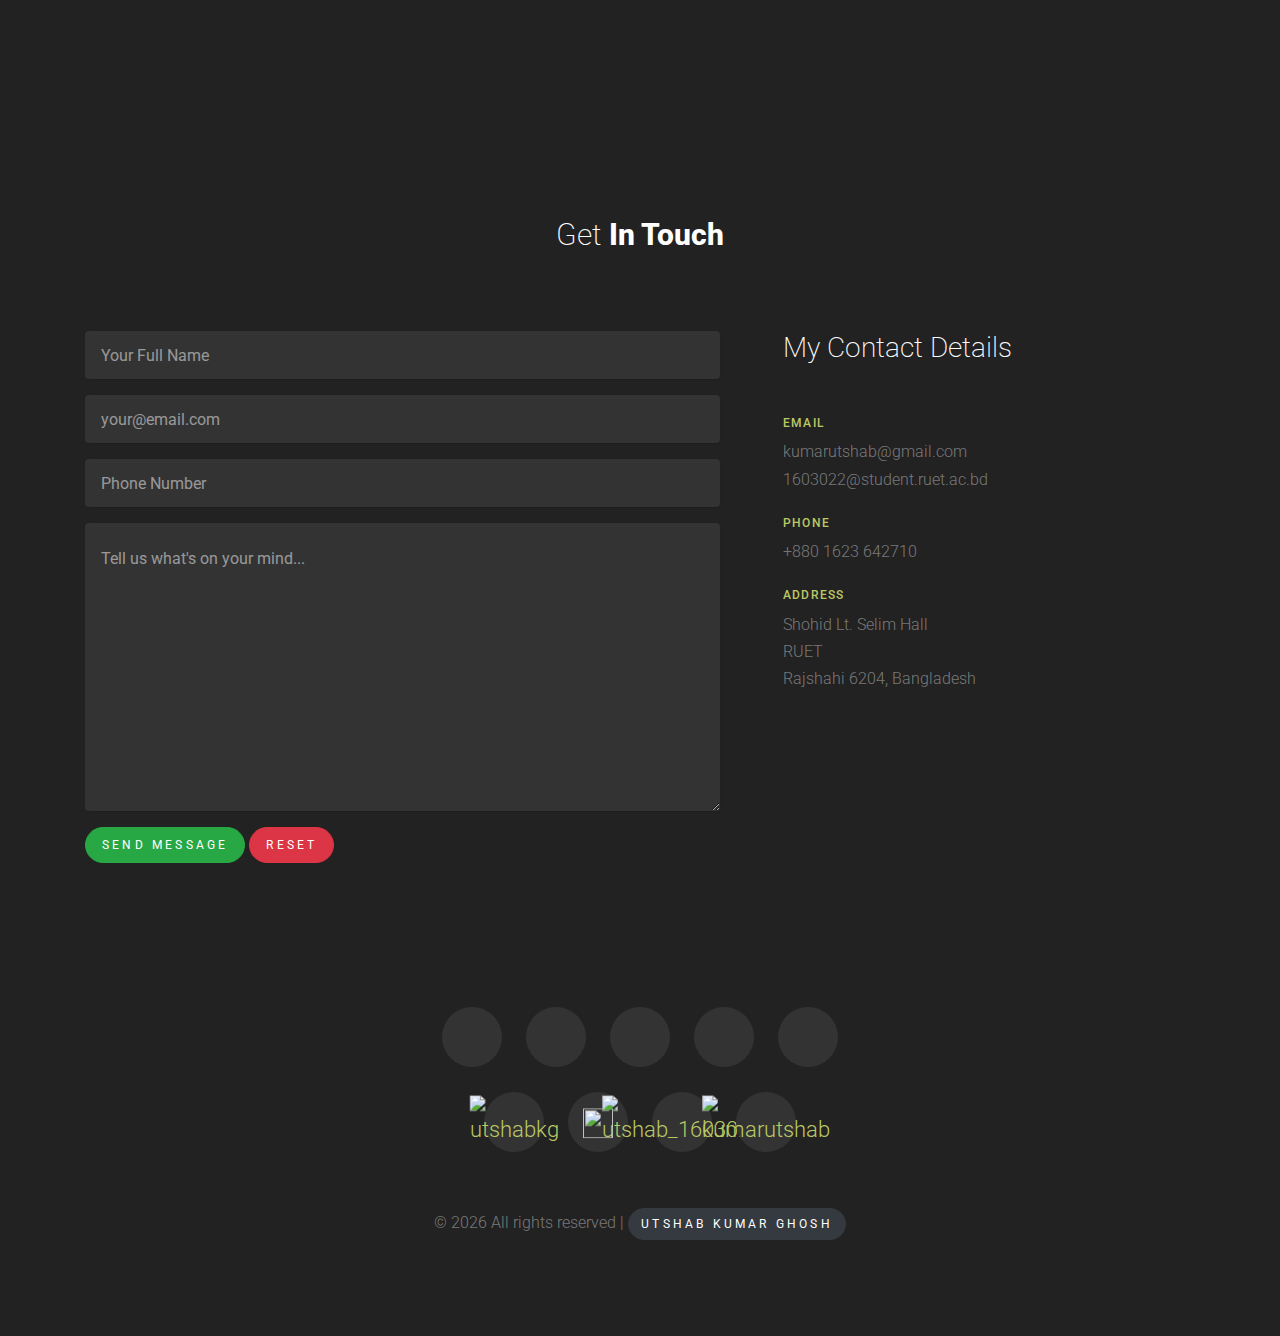
==== commit 53e7bd4a: "added a Kaggle certificate" ====
--- a/gallery.html
+++ b/gallery.html
@@ -42,7 +42,7 @@
 				</ul>
 			</div>
 
-			<!--recap-->
+			<!--recap-->Kaggle Intermediate_ML.png
 
 			<div class="filters-content">
 				<div class="row grid">
@@ -58,7 +58,6 @@
 						</div>
 
 						<div class="column all Specialization Datacamp">
-                        
                             <p class="mb-4">
 								<a href="https://www.datacamp.com/statement-of-accomplishment/track/f3c7aa5a5c1321375a3c6e51cd169032098ef180"
 									target="_blank">Data Scientist Career Track with Python</a>
@@ -70,7 +69,6 @@
                         </div>
 
 						<div class="column all Coursera deeplearning">
-
 							<p class="mb-4">
 								<a href="https://www.coursera.org/account/accomplishments/records/ERJHV9PGQCJT"
 									target="_blank">Artificial Intelligence for Medical Diagnosis</a>
@@ -90,19 +88,21 @@
 							</p>
 							<a href="https://www.coursera.org/account/accomplishments/records/GZAC2VMRH48E"
 								target="_blank">
-								<img src="images/deep5.JPG" style="width:100%">
-							</a>
-						</div>
+								<img src="images/deep4.JPG" style="width:100%">
+							</a>
+						</div>
+
 						<div class="column all deeplearning Coursera">
 							<p class="mb-4">
-								<a href="https://www.coursera.org/account/accomplishments/records/ERJHV9PGQCJT"
+								<a href="https://www.coursera.org/account/accomplishments/verify/MH4B3C3WFLAT"
 									target="_blank">HP tuning, Regularization & Optimization</a>
 							</p>
-							<a href="https://www.coursera.org/account/accomplishments/records/ERJHV9PGQCJT"
+							<a href="https://www.coursera.org/account/accomplishments/verify/MH4B3C3WFLAT"
 								target="_blank">
 								<img src="images/deep2.JPG" style="width:100%">
 							</a>
 						</div>
+						
 						<div class="column all deeplearning Coursera">
 							<p class="mb-4">
 								<a href="https://www.coursera.org/account/accomplishments/records/N3LWGV3EG2P7"
@@ -116,44 +116,31 @@
 					</div>
 					
                     <div class="row">
-                        <div class="column all Datacamp">
-                        
-                            <p class="mb-4">
-								<a href="https://www.datacamp.com/statement-of-accomplishment/course/b09c45e8dac3db348f56565ed2cdcf2c86af3959"
-									target="_blank">Case Study: School Budgeting with Machine Learning in Python</a>
-							</p>
-							<a href="https://www.datacamp.com/statement-of-accomplishment/course/b09c45e8dac3db348f56565ed2cdcf2c86af3959"
-								target="_blank">
-								<img src="images/dc22.JPG" style="width:100%">
-							</a>
-                        </div>
-                        <div class="column all Datacamp">
-                        
-                            <p class="mb-4">
-								<a href="https://www.datacamp.com/statement-of-accomplishment/course/c21124fa8928dc29156fc9a0e4463e806ace11a0"
-									target="_blank">Cluster Analysis in Python</a>
-							</p>
-							<a href="https://www.datacamp.com/statement-of-accomplishment/course/c21124fa8928dc29156fc9a0e4463e806ace11a0"
-								target="_blank">
-								<img src="images/dc23.JPG" style="width:100%">
-							</a>
-						</div>
                         <div class="column all deeplearning Coursera">
-
+							<p class="mb-4">
+								<a href="https://www.coursera.org/account/accomplishments/records/MH4B3C3WFLAT"
+									target="_blank">Neural Networks and Deep Learning</a>
+							</p>
+							<a href="https://www.coursera.org/account/accomplishments/records/MH4B3C3WFLAT"
+								target="_blank">
+								<img src="images/deep1.JPG" style="width:100%">
+							</a>
+						</div>
+
+                        <div class="column all deeplearning Coursera">
 							<p class="mb-4">
 								<a href="https://www.coursera.org/account/accomplishments/records/L8ZK8KPYMMV4"
 									target="_blank">Sequence Models</a>
 							</p>
 							<a href="https://www.coursera.org/account/accomplishments/records/L8ZK8KPYMMV4"
 								target="_blank">
-								<img src="images/deep4.JPG" style="width:100%">
-							</a>
-						</div>
-					</div>
-				
-					<div class="row">
-                        <div class="column all IBM Coursera">
-                        
+								<img src="images/deep5.JPG" style="width:100%">
+							</a>
+						</div>
+					</div>
+						
+					<div class="row">
+						<div class="column all IBM Coursera">
                             <p class="mb-4">
 								<a href="https://www.coursera.org/account/accomplishments/certificate/HW54AWK3HHYC"
 									target="_blank">Python for Data Science, AI & Development</a>
@@ -163,9 +150,20 @@
 								<img src="images/IBM1.JPG" style="width:100%">
 							</a>
                         </div>
-                        <div class="column all IBM Coursera">
-                        
-                            <p class="mb-4">
+						
+						<div class="column all IBM Coursera">
+							<p class="mb-4">
+								<a href="https://www.coursera.org/account/accomplishments/certificate/DE9Z5VAH8Z36"
+									target="_blank">Data Analysis with Python</a>
+							</p>
+							<a href="https://www.coursera.org/account/accomplishments/certificate/DE9Z5VAH8Z36"
+								target="_blank">
+								<img src="images/IBM3.JPG" style="width:100%">
+							</a>
+						</div>
+
+						<div class="column all IBM Coursera">
+							<p class="mb-4">
 								<a href="https://www.coursera.org/account/accomplishments/certificate/LSXA593A92WV"
 									target="_blank">Python Project for Data Science</a>
 							</p>
@@ -174,55 +172,57 @@
 								<img src="images/IBM2.JPG" style="width:100%">
 							</a>
 						</div>
-                        <div class="column all IBM Coursera">
-
-							<p class="mb-4">
-								<a href="https://www.coursera.org/account/accomplishments/certificate/DE9Z5VAH8Z36"
-									target="_blank">Data Analysis with Python</a>
-							</p>
-							<a href="https://www.coursera.org/account/accomplishments/certificate/DE9Z5VAH8Z36"
-								target="_blank">
-								<img src="images/IBM3.JPG" style="width:100%">
-							</a>
-						</div>
-					</div>
-
-					<div class="row">
-						<div class="column all deeplearning Coursera">
-
-							<p class="mb-4">
-								<a href="https://www.coursera.org/account/accomplishments/records/MH4B3C3WFLAT"
-									target="_blank">Neural Networks and Deep Learning</a>
-							</p>
-							<a href="https://www.coursera.org/account/accomplishments/records/MH4B3C3WFLAT"
-								target="_blank">
-								<img src="images/deep1.JPG" style="width:100%">
-							</a>
-						</div>
-
-						<div class="column all Projects">
-
-							<p class="mb-4">
-								<a href="https://www.coursera.org/account/accomplishments/records/P8AUGU6NR9SQ"
-									target="_blank">Image Denoising Using AutoEncoders</a>
-							</p>
+					</div>
+
+
+				<div class="row">
+					<div class="column all Projects">
+						<p class="mb-4">
 							<a href="https://www.coursera.org/account/accomplishments/records/P8AUGU6NR9SQ"
-								target="_blank">
-								<img src="images/autoenc.JPG" style="width:100%">
-							</a>
-						</div>
-						<div class="column all Projects">
-
-							<p class="mb-4">
-								<a href="https://www.coursera.org/account/accomplishments/records/AQ5EUFV2S4QT"
-									target="_blank">Image Classification with TensorFlow</a>
-							</p>
+								target="_blank">Image Denoising Using AutoEncoders</a>
+						</p>
+						<a href="https://www.coursera.org/account/accomplishments/records/P8AUGU6NR9SQ"
+							target="_blank">
+							<img src="images/autoenc.JPG" style="width:100%">
+						</a>
+					</div>
+
+					<div class="column all Projects">
+						<p class="mb-4">
 							<a href="https://www.coursera.org/account/accomplishments/records/AQ5EUFV2S4QT"
-								target="_blank">
-								<img src="images/tf.JPG" style="width:100%">
-							</a>
-						</div>
-					</div>
+								target="_blank">Image Classification with TensorFlow</a>
+						</p>
+						<a href="https://www.coursera.org/account/accomplishments/records/AQ5EUFV2S4QT"
+							target="_blank">
+							<img src="images/tf.JPG" style="width:100%">
+						</a>
+					</div>
+				</div>
+
+				<div class="row">
+					<div class="column all Datacamp">
+						<p class="mb-4">
+							<a href="https://www.datacamp.com/statement-of-accomplishment/course/b09c45e8dac3db348f56565ed2cdcf2c86af3959"
+								target="_blank">Case Study: School Budgeting with ML in Python</a>
+						</p>
+						<a href="https://www.datacamp.com/statement-of-accomplishment/course/b09c45e8dac3db348f56565ed2cdcf2c86af3959"
+							target="_blank">
+							<img src="images/dc22.JPG" style="width:100%">
+						</a>
+					</div>
+
+					<div class="column all Datacamp">
+						<p class="mb-4">
+							<a href="https://www.datacamp.com/statement-of-accomplishment/course/c21124fa8928dc29156fc9a0e4463e806ace11a0"
+								target="_blank">Cluster Analysis in Python</a>
+						</p>
+						<a href="https://www.datacamp.com/statement-of-accomplishment/course/c21124fa8928dc29156fc9a0e4463e806ace11a0"
+							target="_blank">
+							<img src="images/dc23.JPG" style="width:100%">
+						</a>
+					</div>
+				</div>
+
 					<div class="row">
 						<div class="column all Datacamp">
 
@@ -235,8 +235,8 @@
 								<img src="images/dc19.JPG" style="width:100%">
 							</a>
 						</div>
-						<div class="column all Datacamp">
-
+
+						<div class="column all Datacamp">
 							<p class="mb-4">
 								<a href="https://www.datacamp.com/statement-of-accomplishment/course/8416f55f0a3d66e937107943eb3dd11b5a06e9eb"
 									target="_blank">Unsupervised Learning in Python</a>
@@ -246,8 +246,8 @@
 								<img src="images/dc20.JPG" style="width:100%">
 							</a>
 						</div>
-						<div class="column all Datacamp">
-
+
+						<div class="column all Datacamp">
 							<p class="mb-4">
 								<a href="https://www.datacamp.com/statement-of-accomplishment/course/f88849961ea95d796c8e2b7f60401b5e02a97bf9"
 									target="_blank">Machine Learning with Tree-Based Models in Python</a>
@@ -258,9 +258,9 @@
 							</a>
 						</div>
 					</div>
-					<div class="row">
-						<div class="column all Datacamp">
-
+
+					<div class="row">
+						<div class="column all Datacamp">
 							<p class="mb-4">
 								<a href="https://www.datacamp.com/statement-of-accomplishment/course/624253528128d6ab8c1169978d14a5e9dbecee71"
 									target="_blank">Analyzing Police Activity with pandas</a>
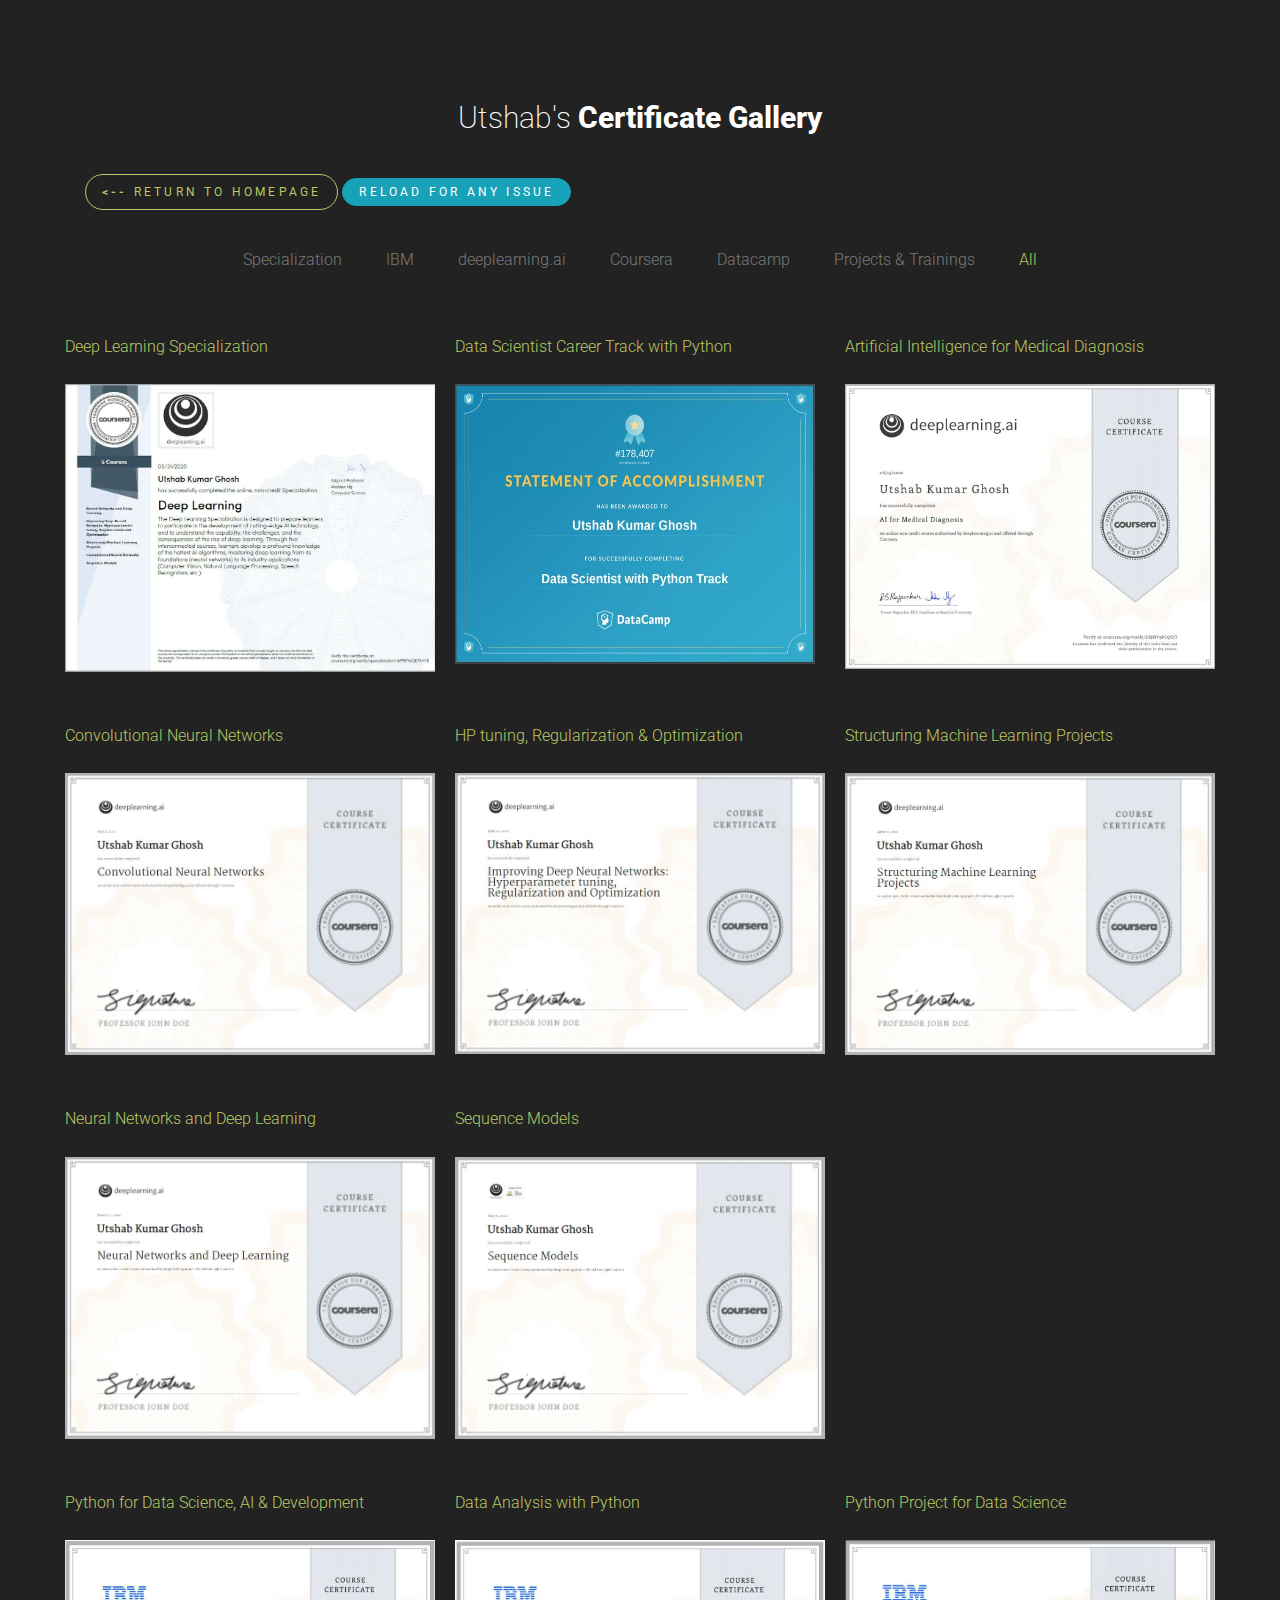
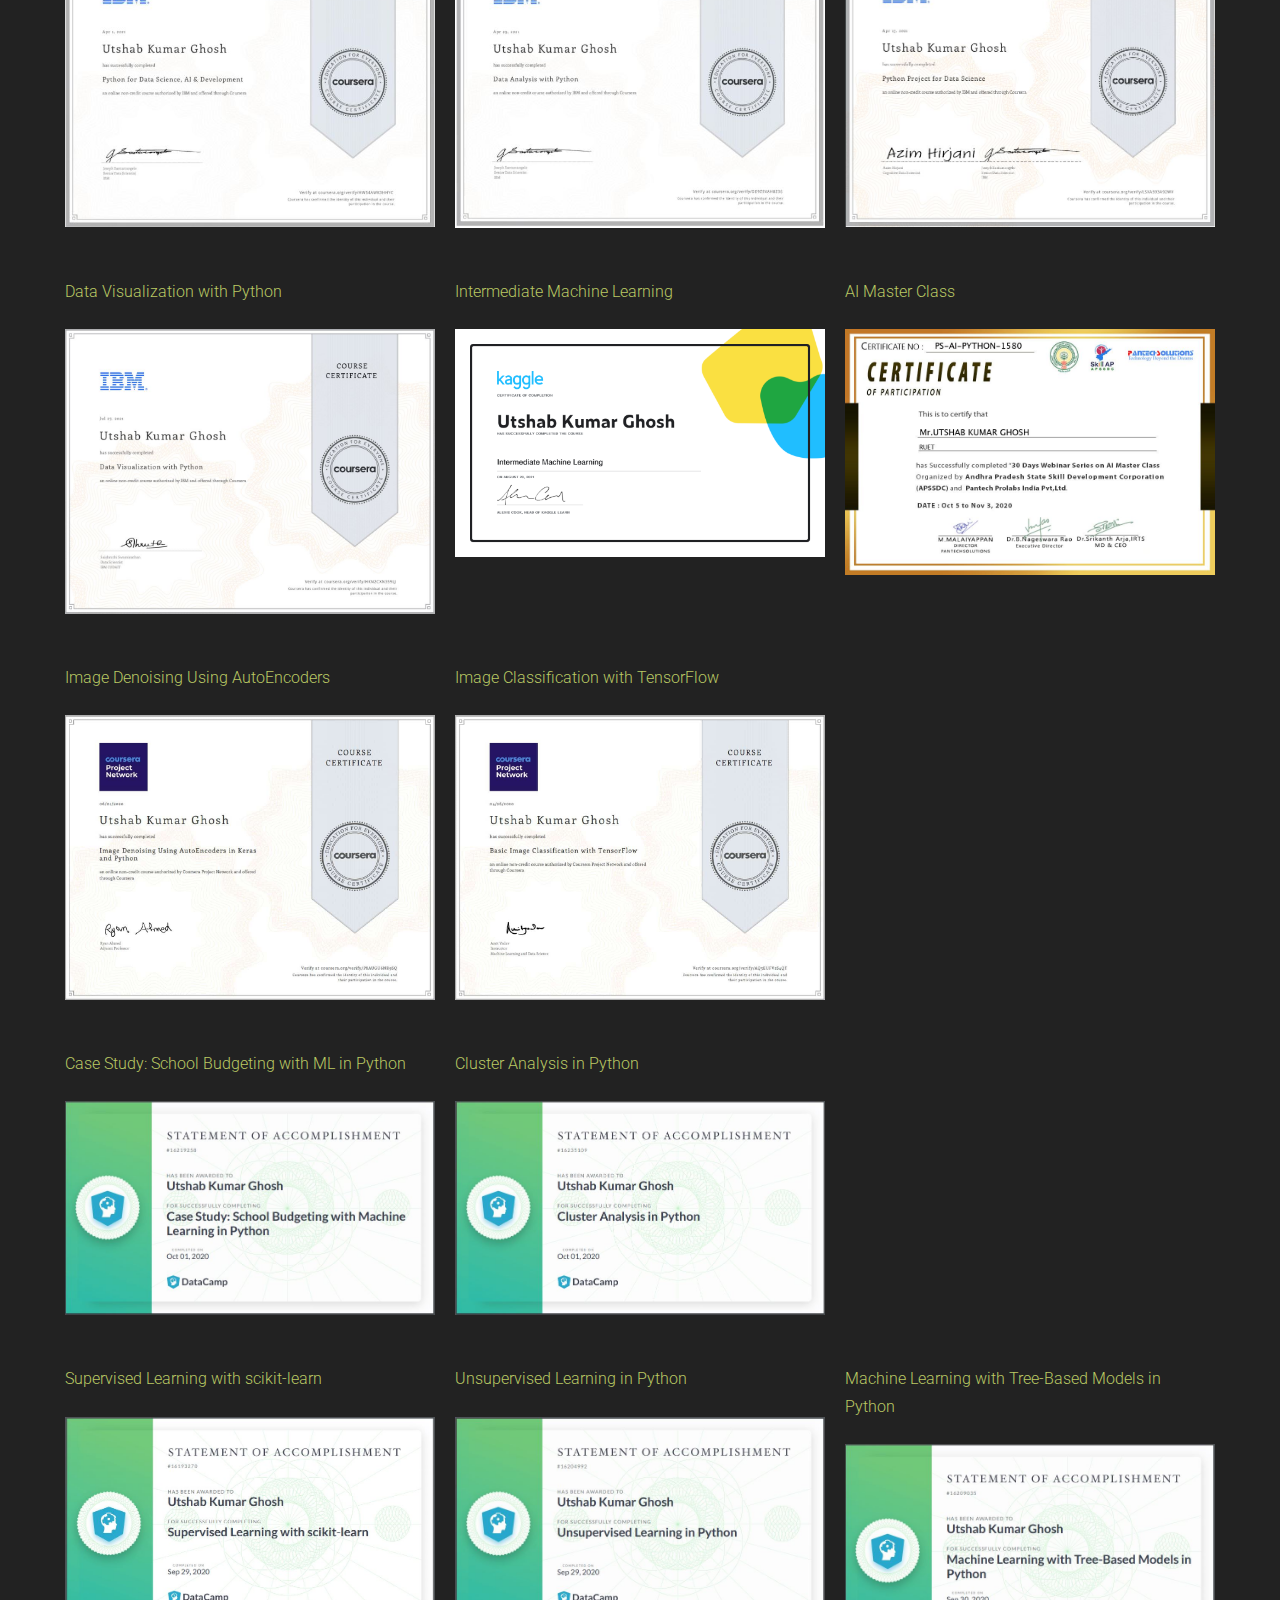
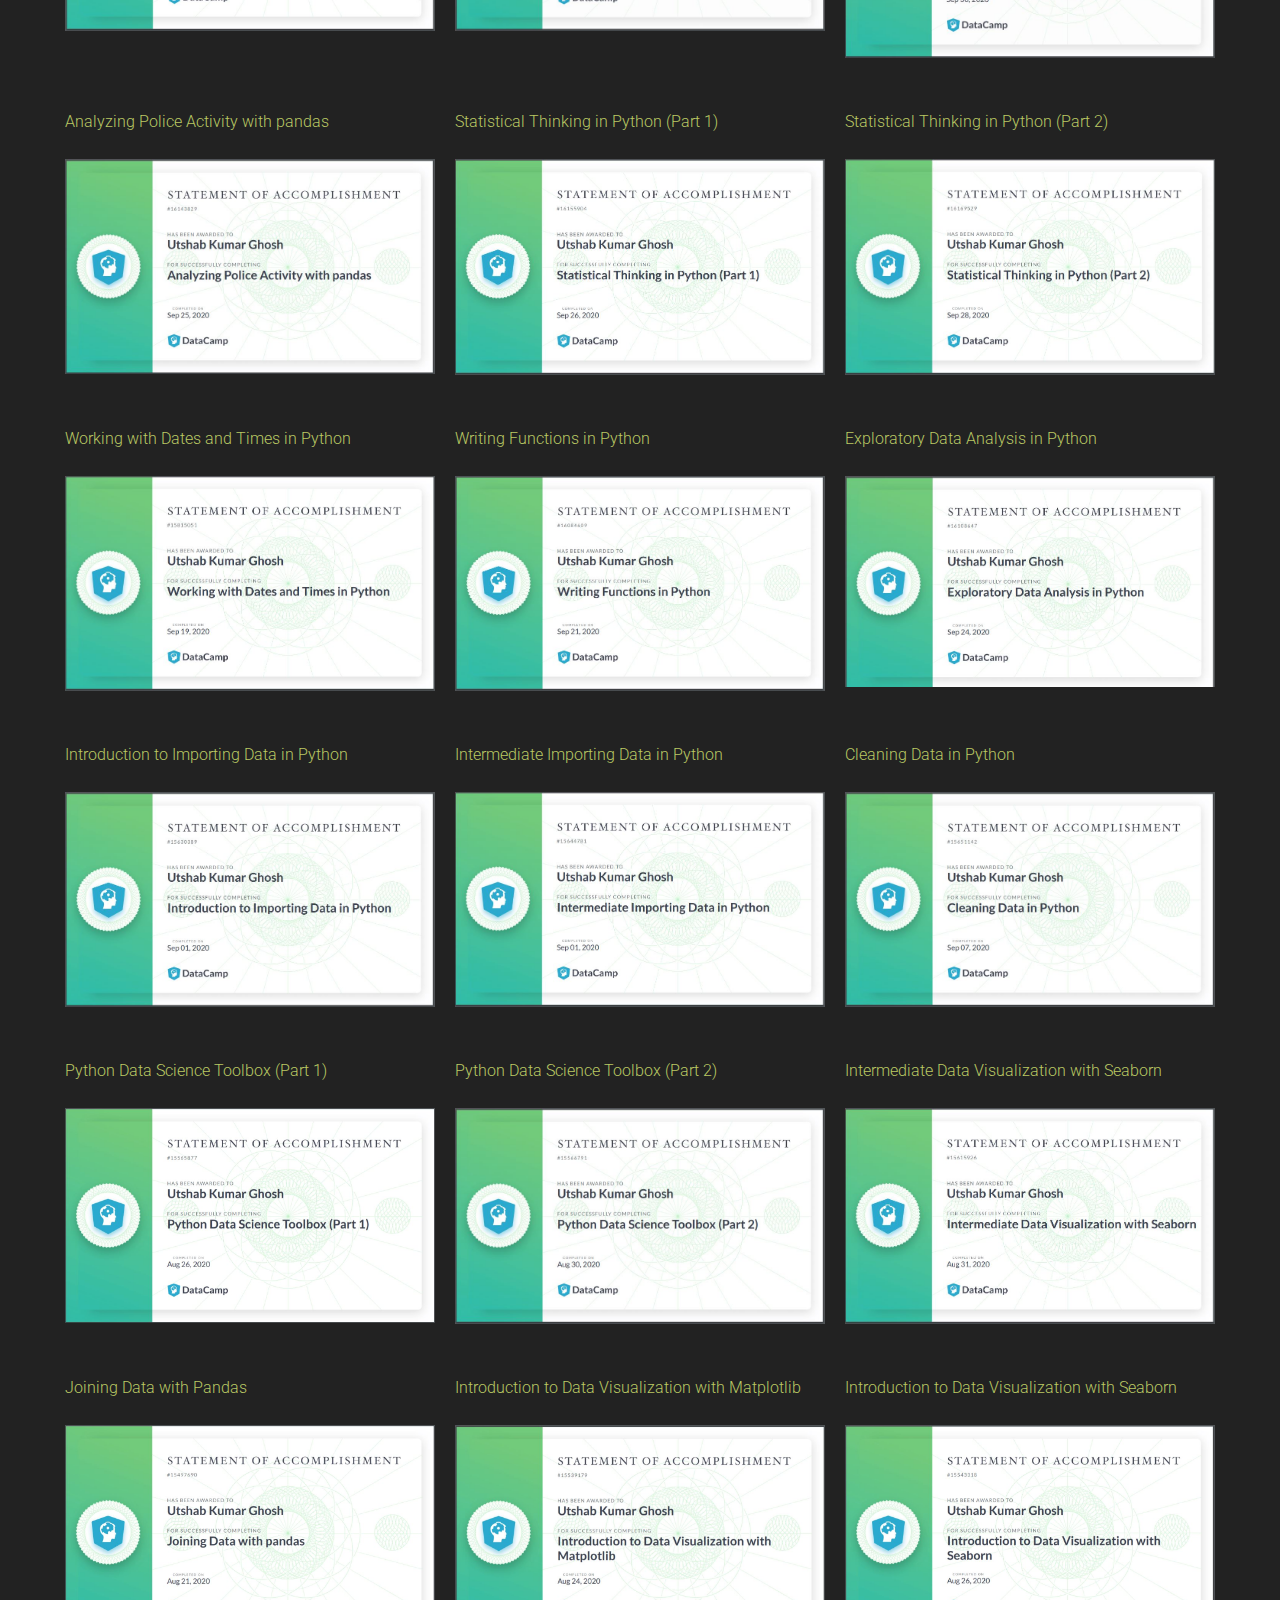
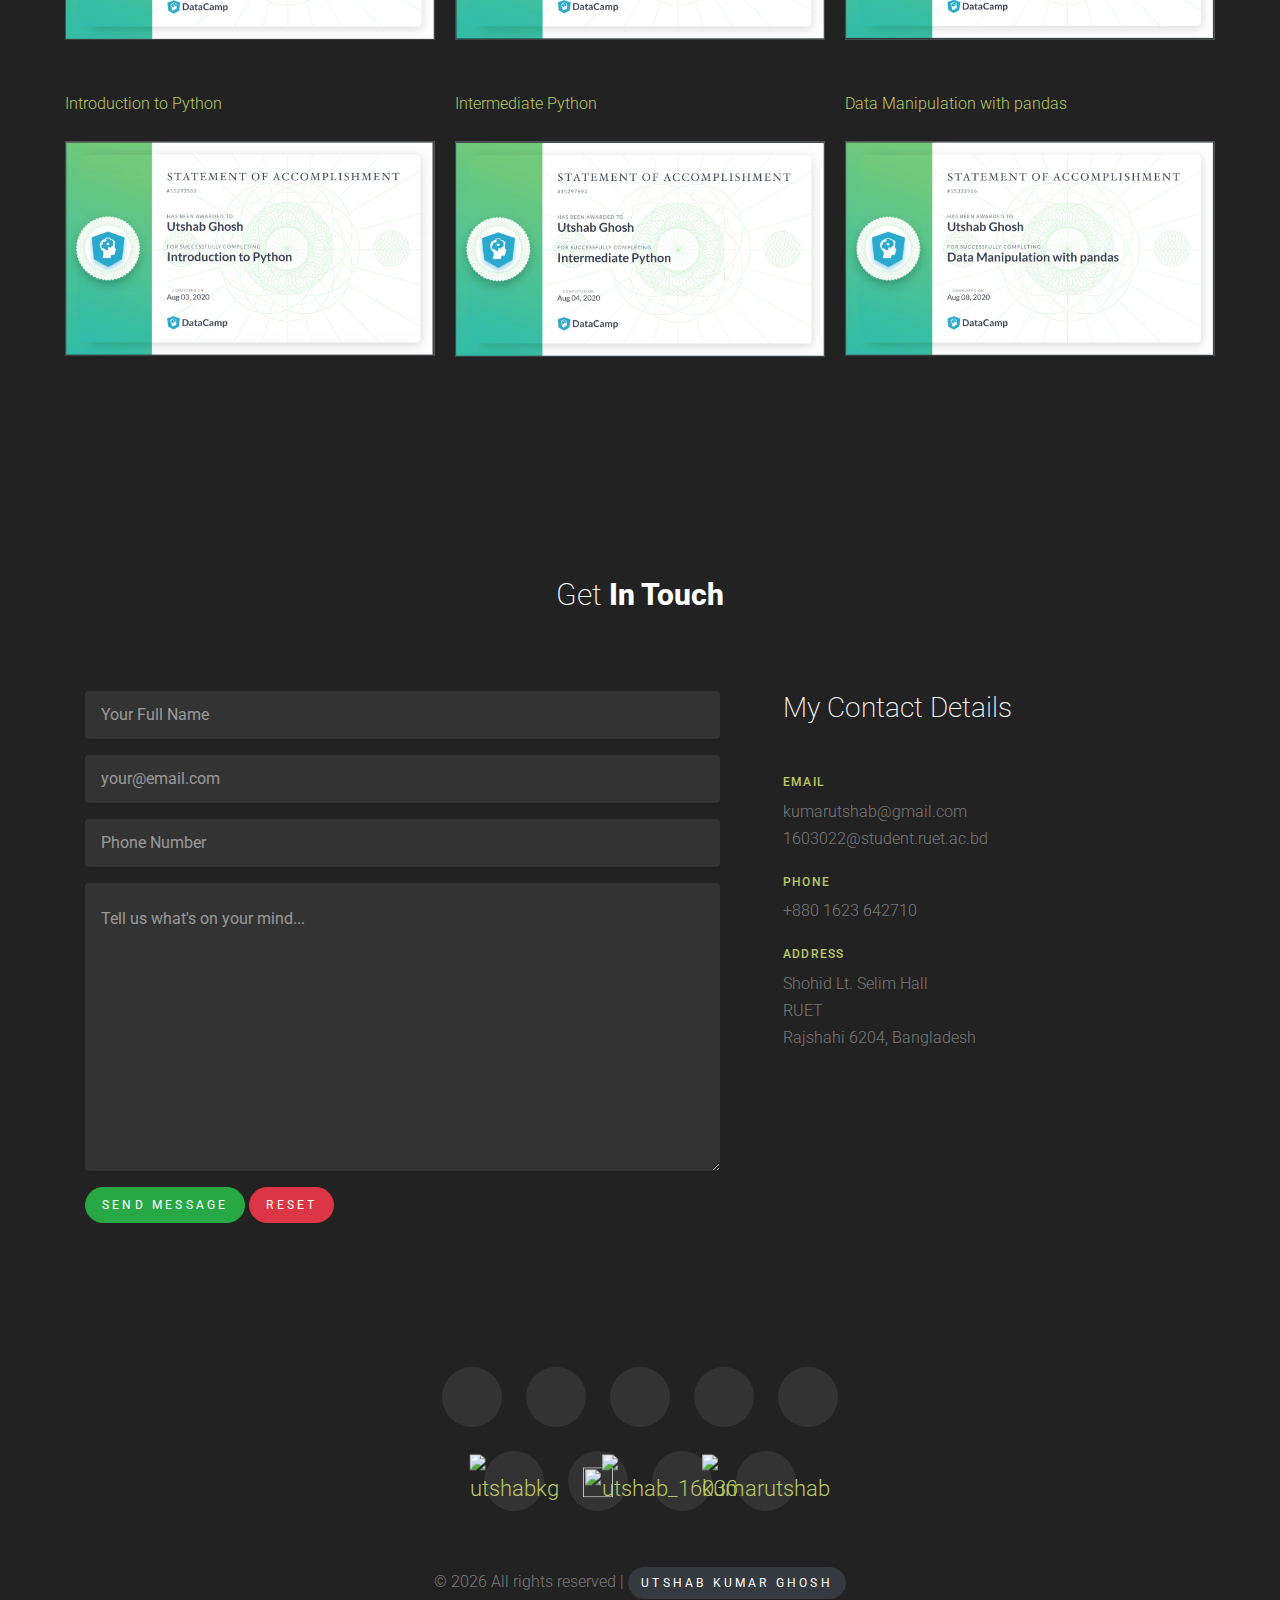
==== commit e5af66cf: "added some more certs" ====
--- a/gallery.html
+++ b/gallery.html
@@ -37,12 +37,10 @@
 					<li data-filter=".deeplearning">deeplearning.ai</li>
 					<li data-filter=".Coursera">Coursera</li>
 					<li data-filter=".Datacamp">Datacamp</li>
-					<li data-filter=".Projects">Projects</li>
+					<li data-filter=".Projects">Projects & Trainings</li>
 					<li class="active" data-filter="*">All</li>
 				</ul>
 			</div>
-
-			<!--recap-->Kaggle Intermediate_ML.png
 
 			<div class="filters-content">
 				<div class="row grid">
@@ -170,6 +168,41 @@
 							<a href="https://www.coursera.org/account/accomplishments/certificate/LSXA593A92WV"
 								target="_blank">
 								<img src="images/IBM2.JPG" style="width:100%">
+							</a>
+						</div>
+					</div>
+
+					<div class="row">
+						<div class="column all IBM Coursera">
+                            <p class="mb-4">
+								<a href="https://www.coursera.org/account/accomplishments/verify/HKN2CXN359LJ"
+									target="_blank">Data Visualization with Python</a>
+							</p>
+							<a href="https://www.coursera.org/account/accomplishments/verify/HKN2CXN359LJ"
+								target="_blank">
+								<img src="images/IBM4.JPG" style="width:100%">
+							</a>
+                        </div>
+						
+						<div class="column all Projects">
+							<p class="mb-4">
+								<a href="https://www.kaggle.com/learn/certification/utshabkumarghosh/intermediate-machine-learning"
+									target="_blank">Intermediate Machine Learning</a>
+							</p>
+							<a href="https://www.kaggle.com/learn/certification/utshabkumarghosh/intermediate-machine-learning"
+								target="_blank">
+								<img src="images/Kaggle Intermediate_ML.png" style="width:100%">
+							</a>
+						</div>
+
+						<div class="column all Projects">
+							<p class="mb-4">
+								<a href=""
+									target="_blank">AI Master Class</a>
+							</p>
+							<a href=""
+								target="_blank">
+								<img src="images/pantechsolutions_AI.JPG" style="width:100%">
 							</a>
 						</div>
 					</div>
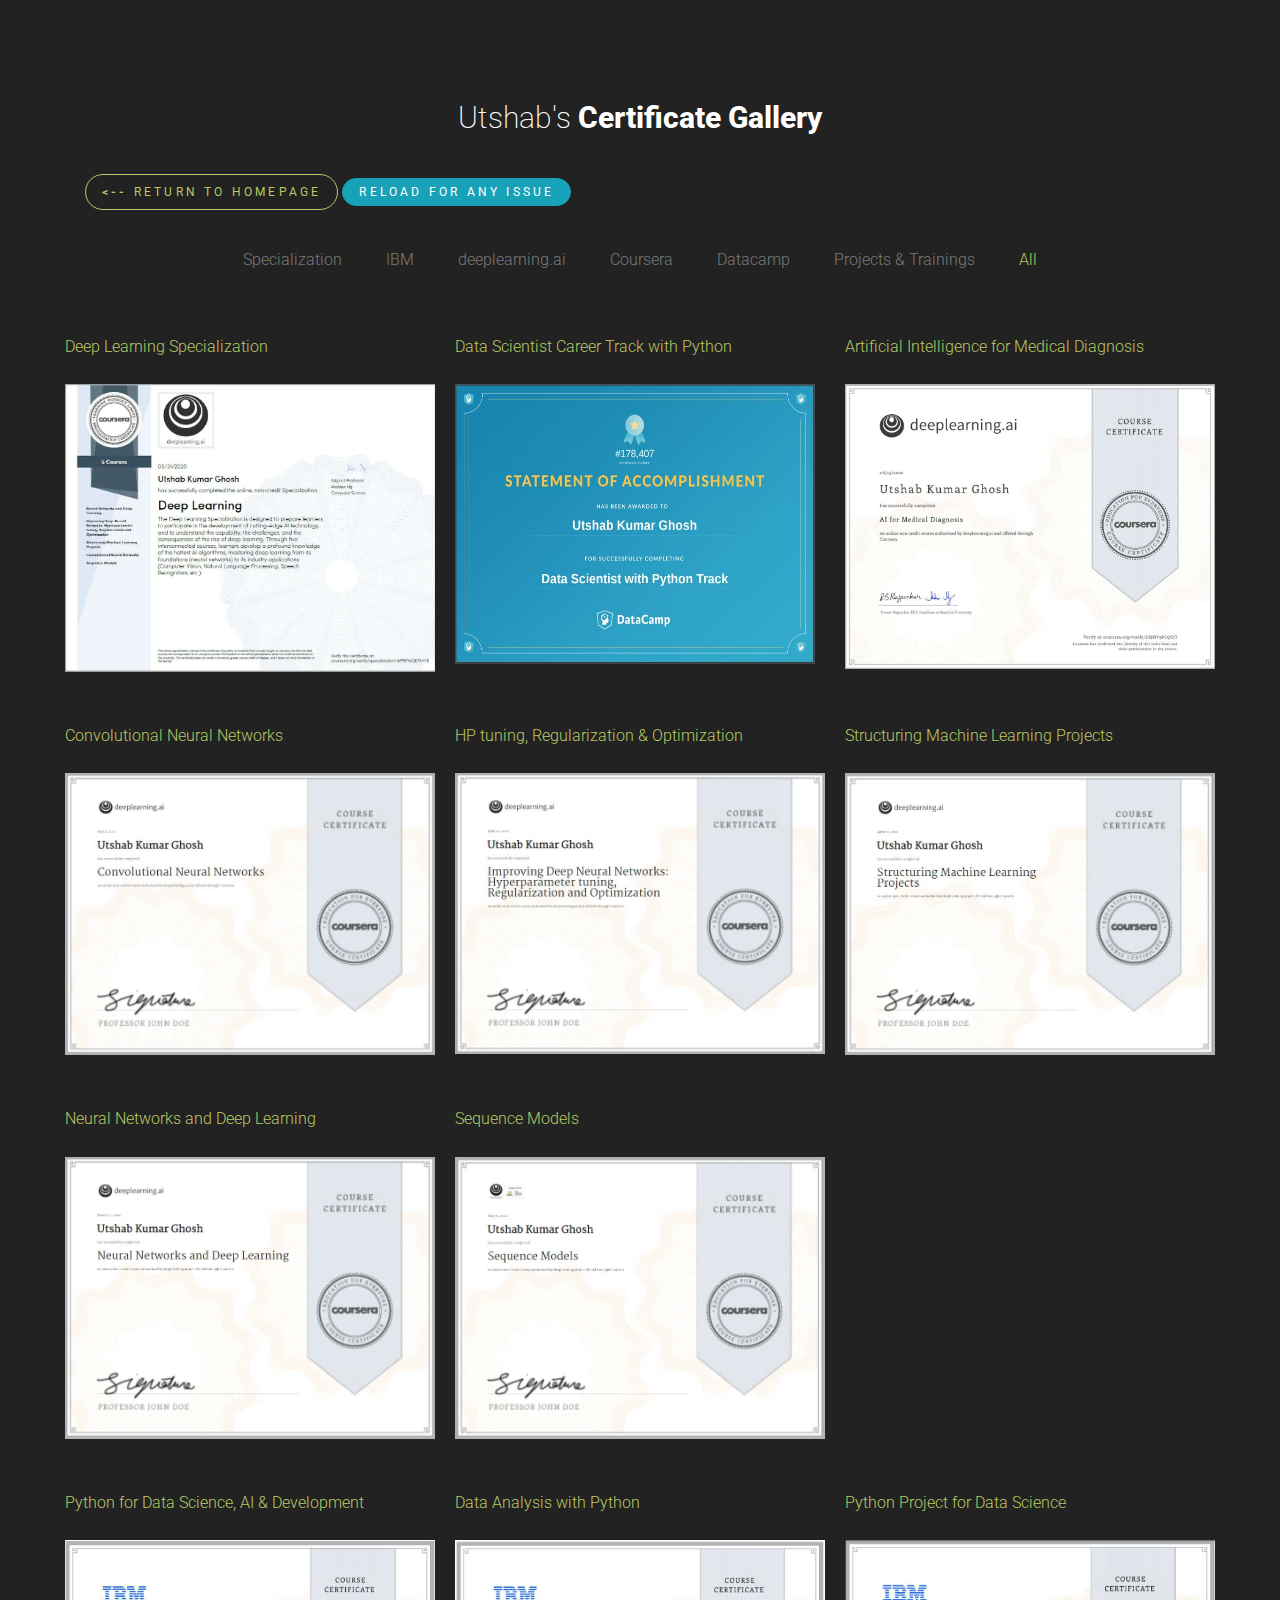
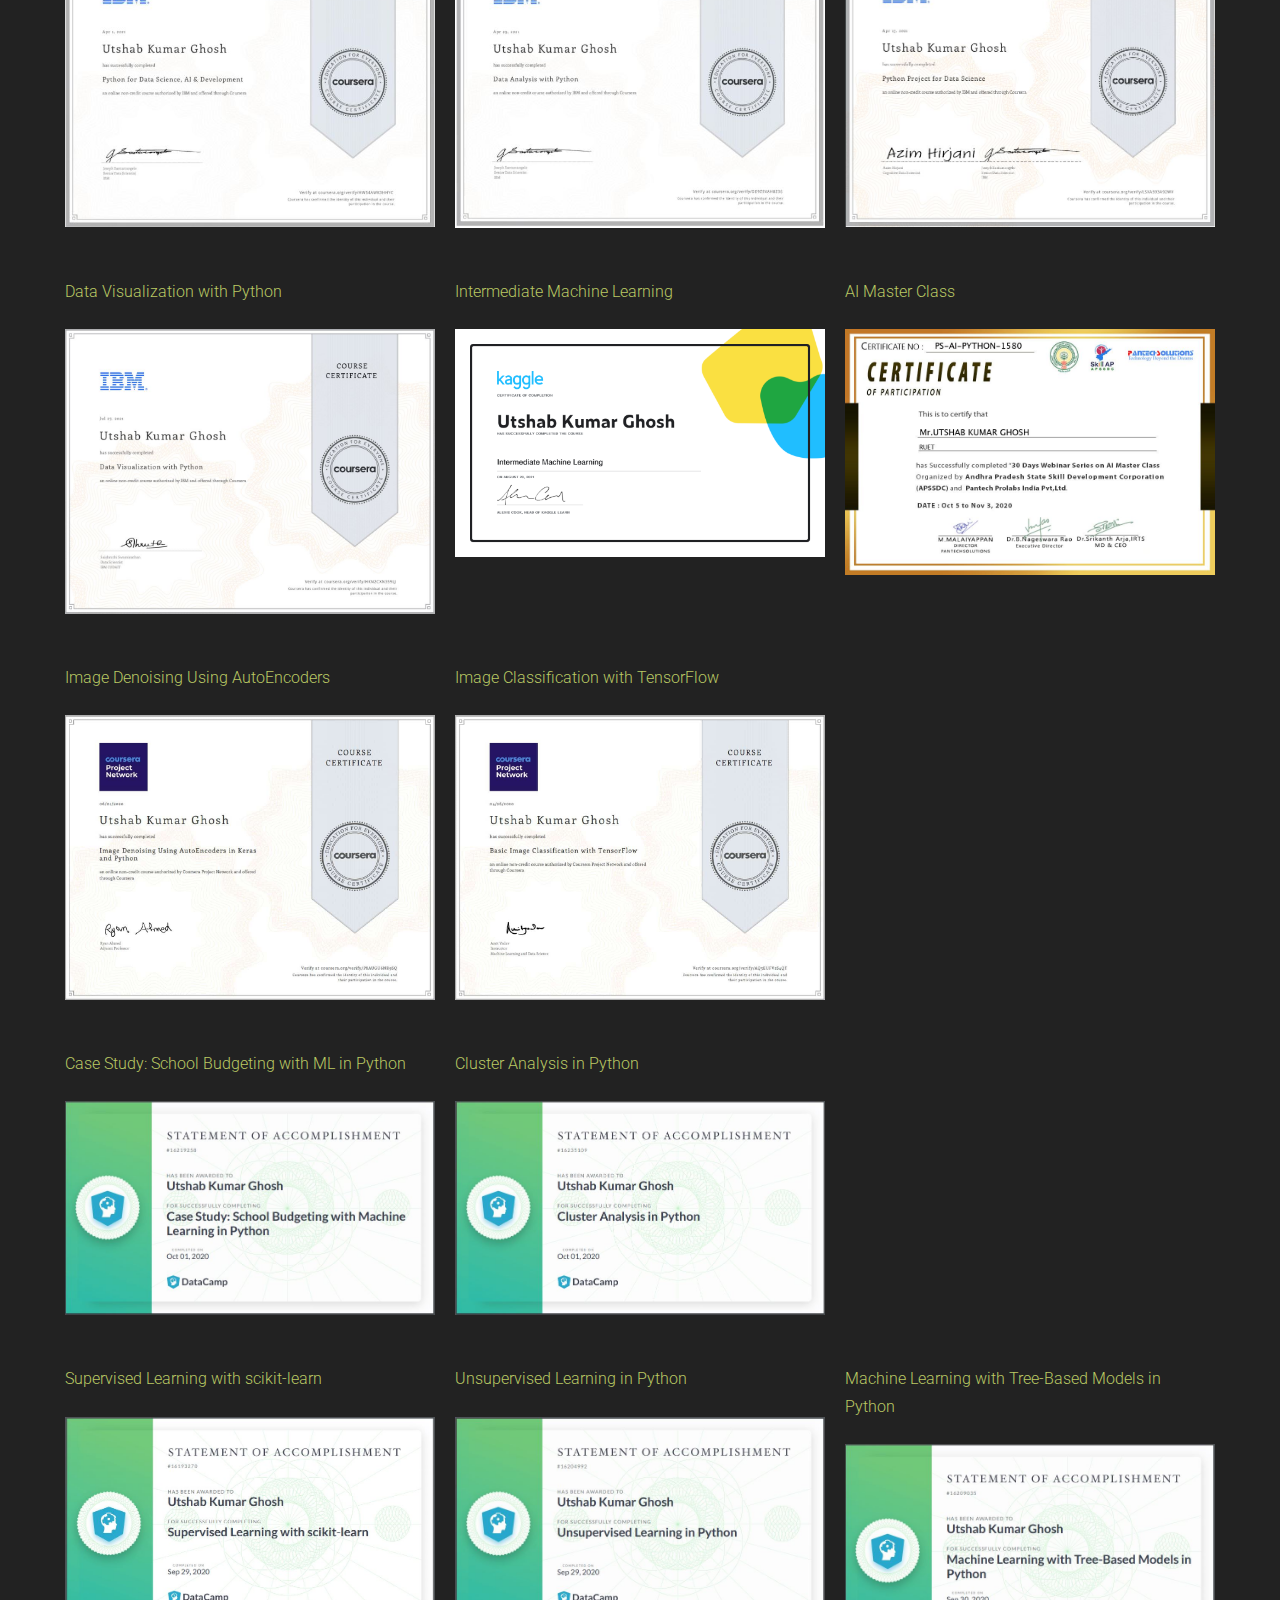
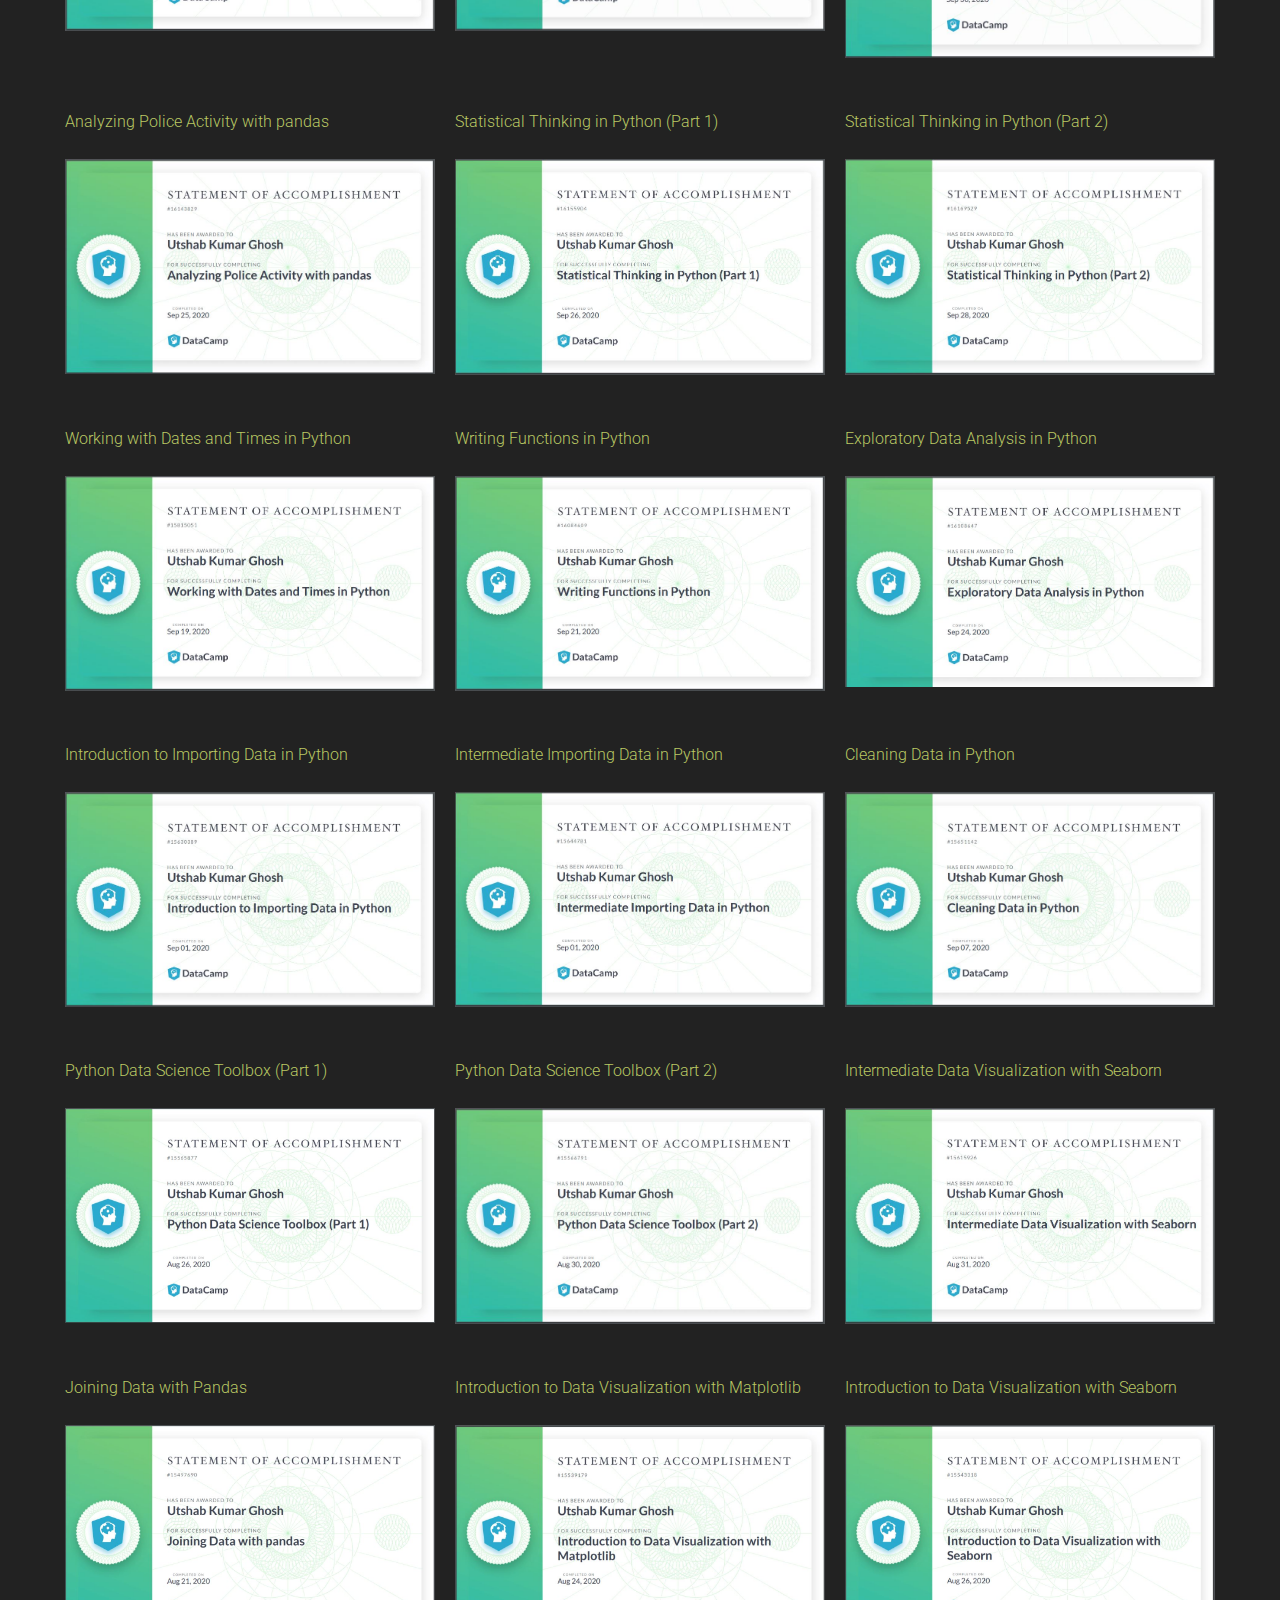
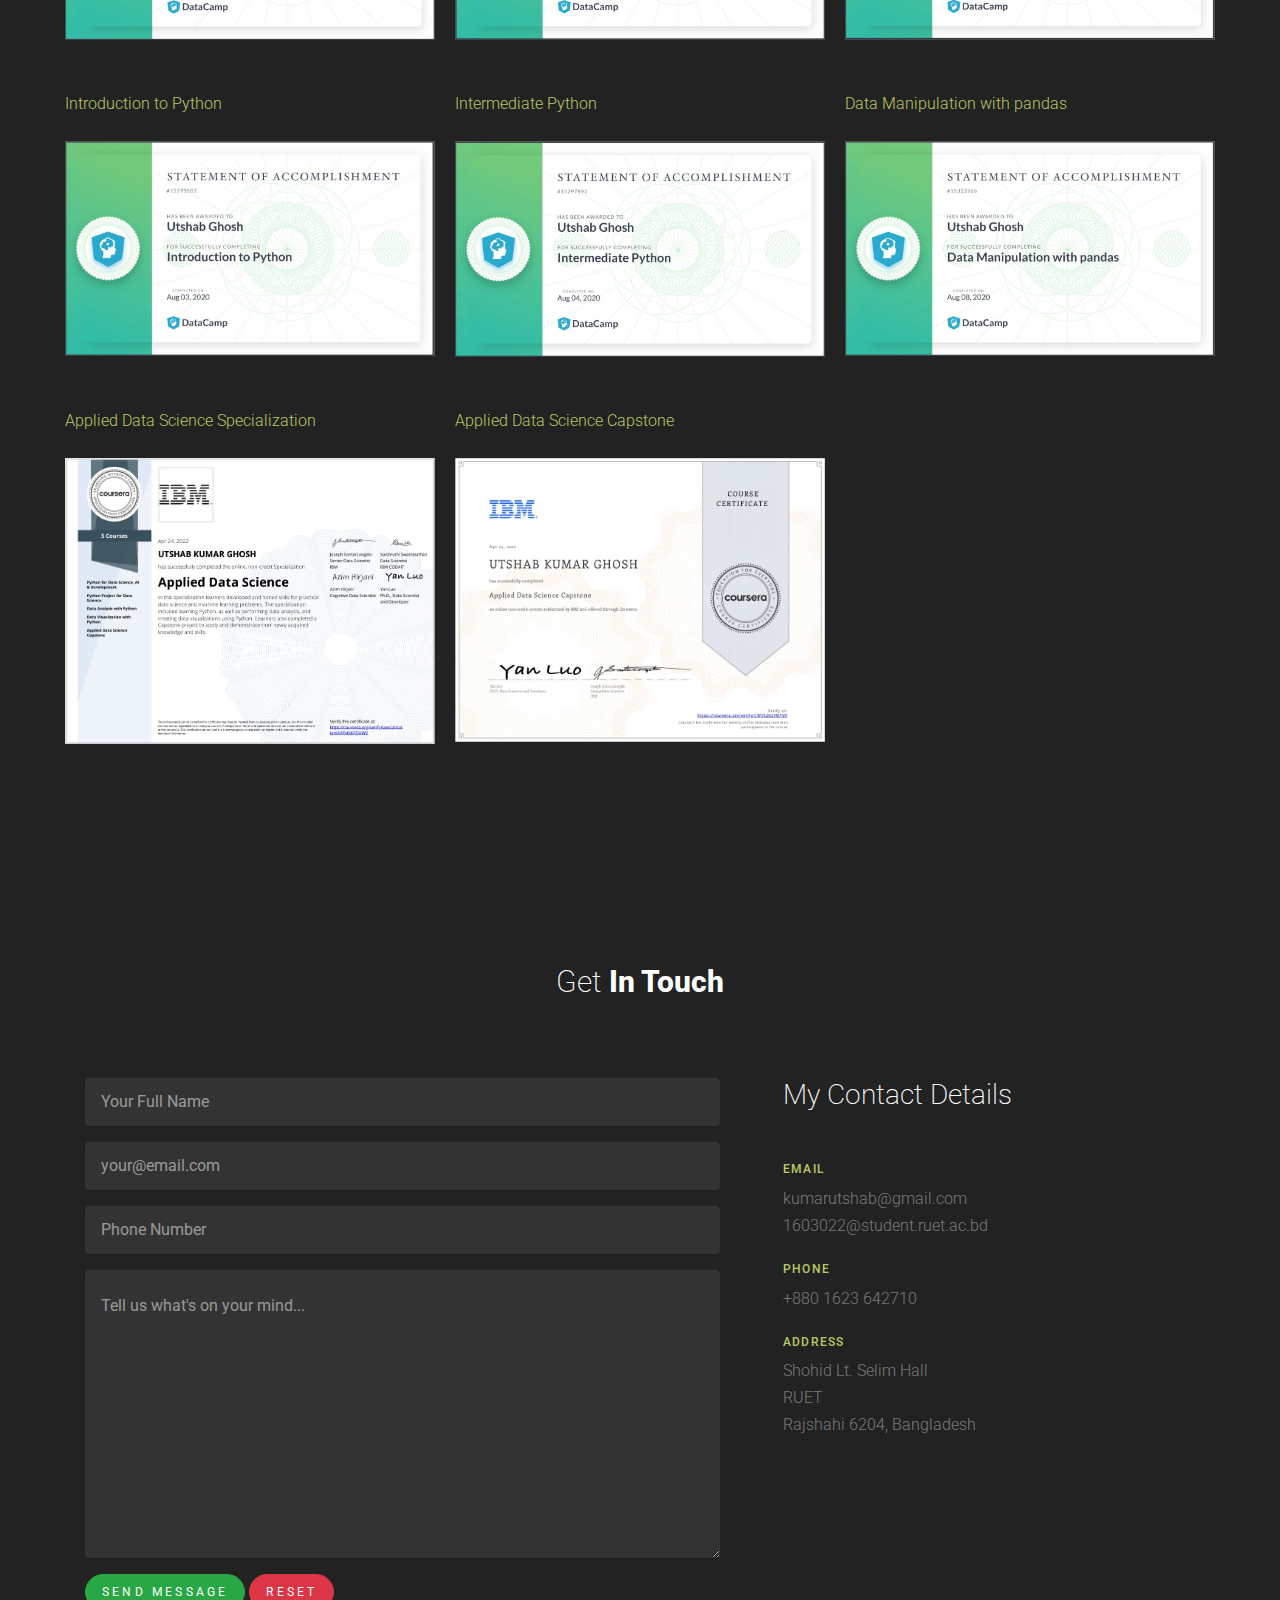
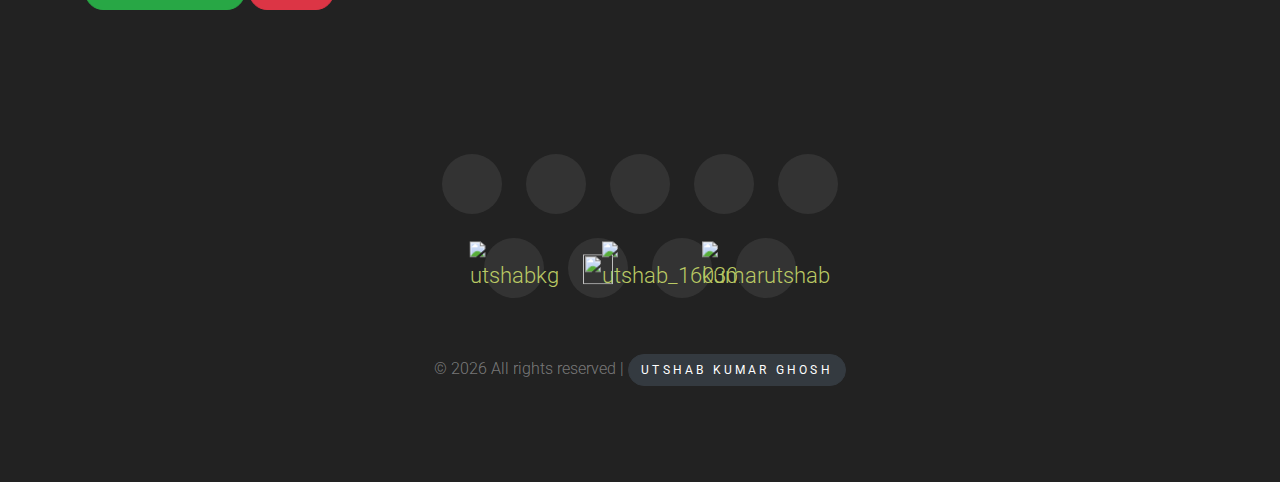
==== commit b856dd30: "added Applied DS Specialization Accomplishment" ====
--- a/gallery.html
+++ b/gallery.html
@@ -500,6 +500,31 @@
 							<a href="https://www.datacamp.com/statement-of-accomplishment/course/0cb3da7cdd9114283f27861224c6be5d73e54bc0"
 								target="_blank">
 								<img src="images/dc3.JPG" style="width:100%">
+							</a>
+						</div>
+					</div>
+
+					<div class="row">
+
+						<div class="column all IBM Specialization">
+							<p class="mb-4">
+								<a href="https://www.coursera.org/account/accomplishments/specialization/A3J546KPDAWV"
+									target="_blank">Applied Data Science Specialization</a>
+							</p>
+							<a href="https://www.coursera.org/account/accomplishments/specialization/A3J546KPDAWV"
+								target="_blank">
+								<img src="images/applied_DS.JPG" style="width:100%">
+							</a>
+						</div>
+
+						<div class="column all IBM">
+							<p class="mb-4">
+								<a href="https://www.coursera.org/account/accomplishments/verify/CWVS26ZFMTVV"
+									target="_blank">Applied Data Science Capstone</a>
+							</p>
+							<a href="https://https://www.coursera.org/account/accomplishments/verify/CWVS26ZFMTVV"
+								target="_blank">
+								<img src="images/IBM5.JPG" style="width:100%">
 							</a>
 						</div>
 					</div>
